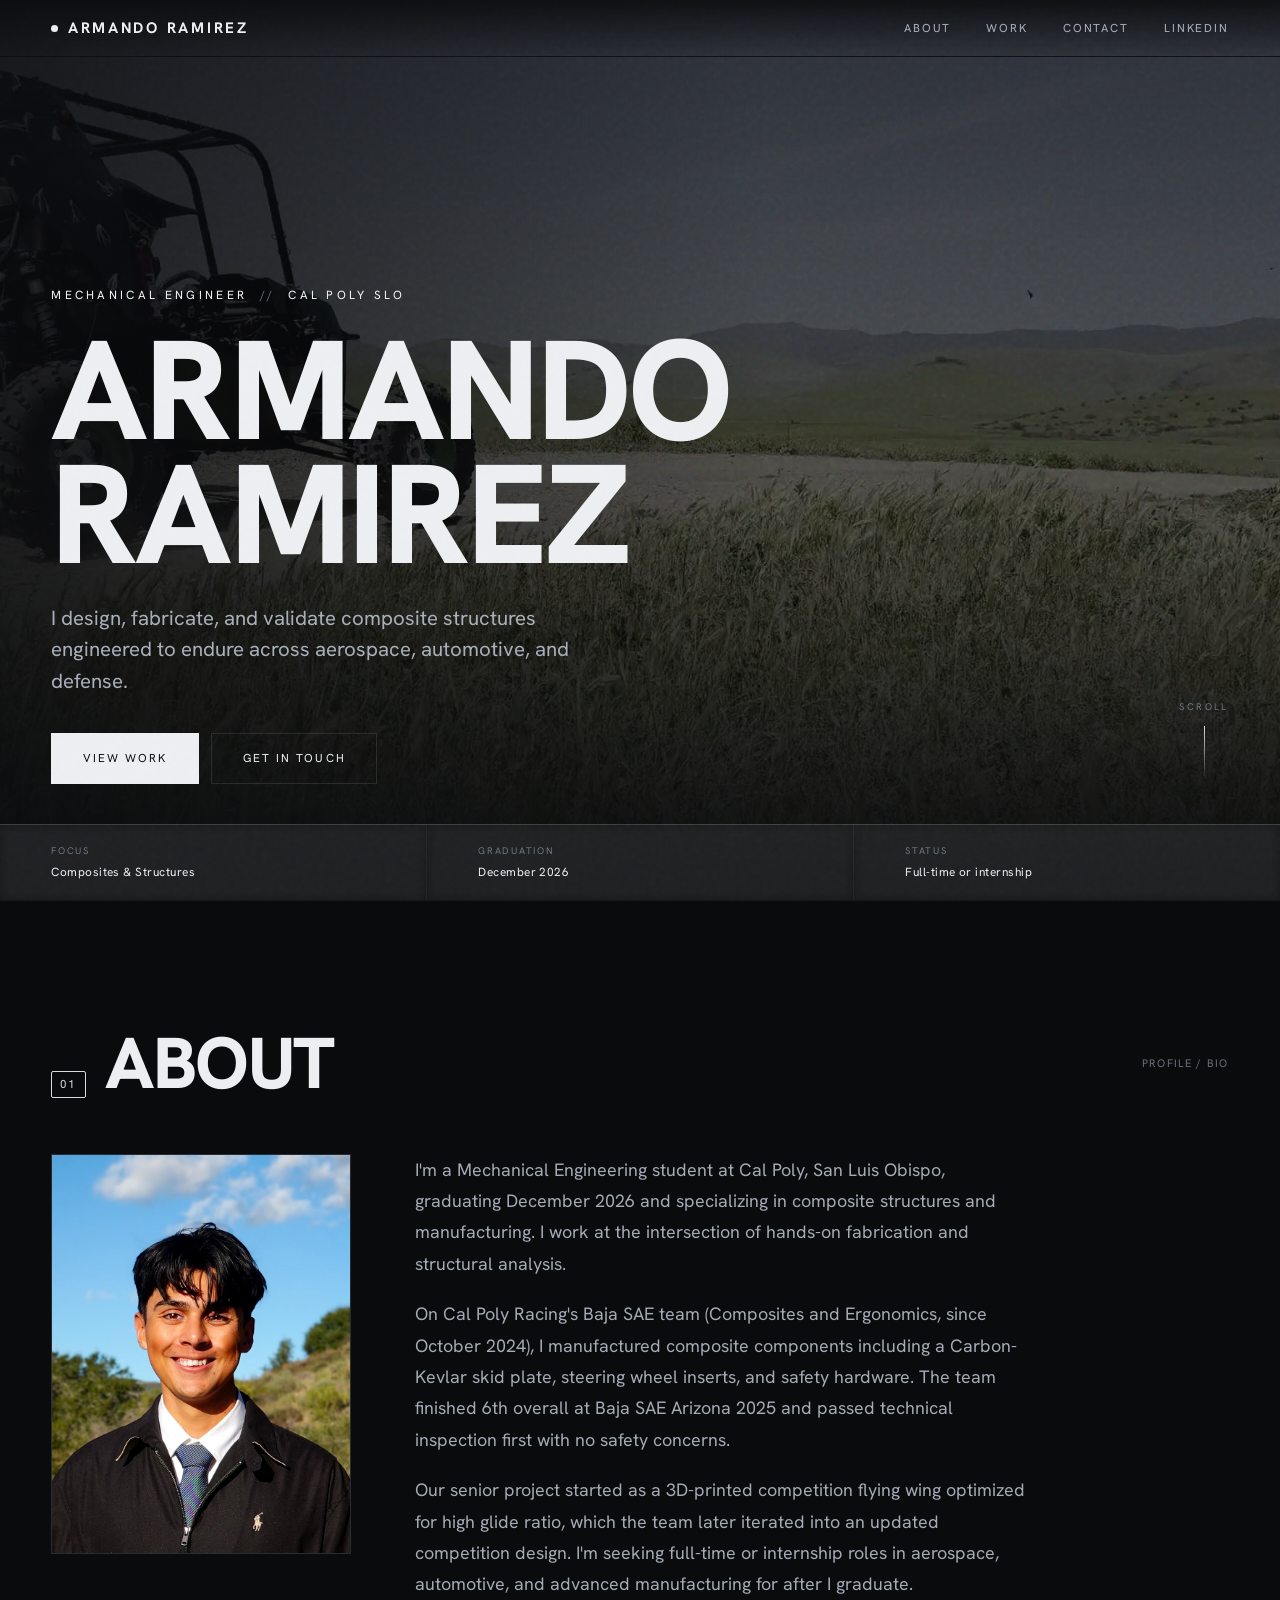
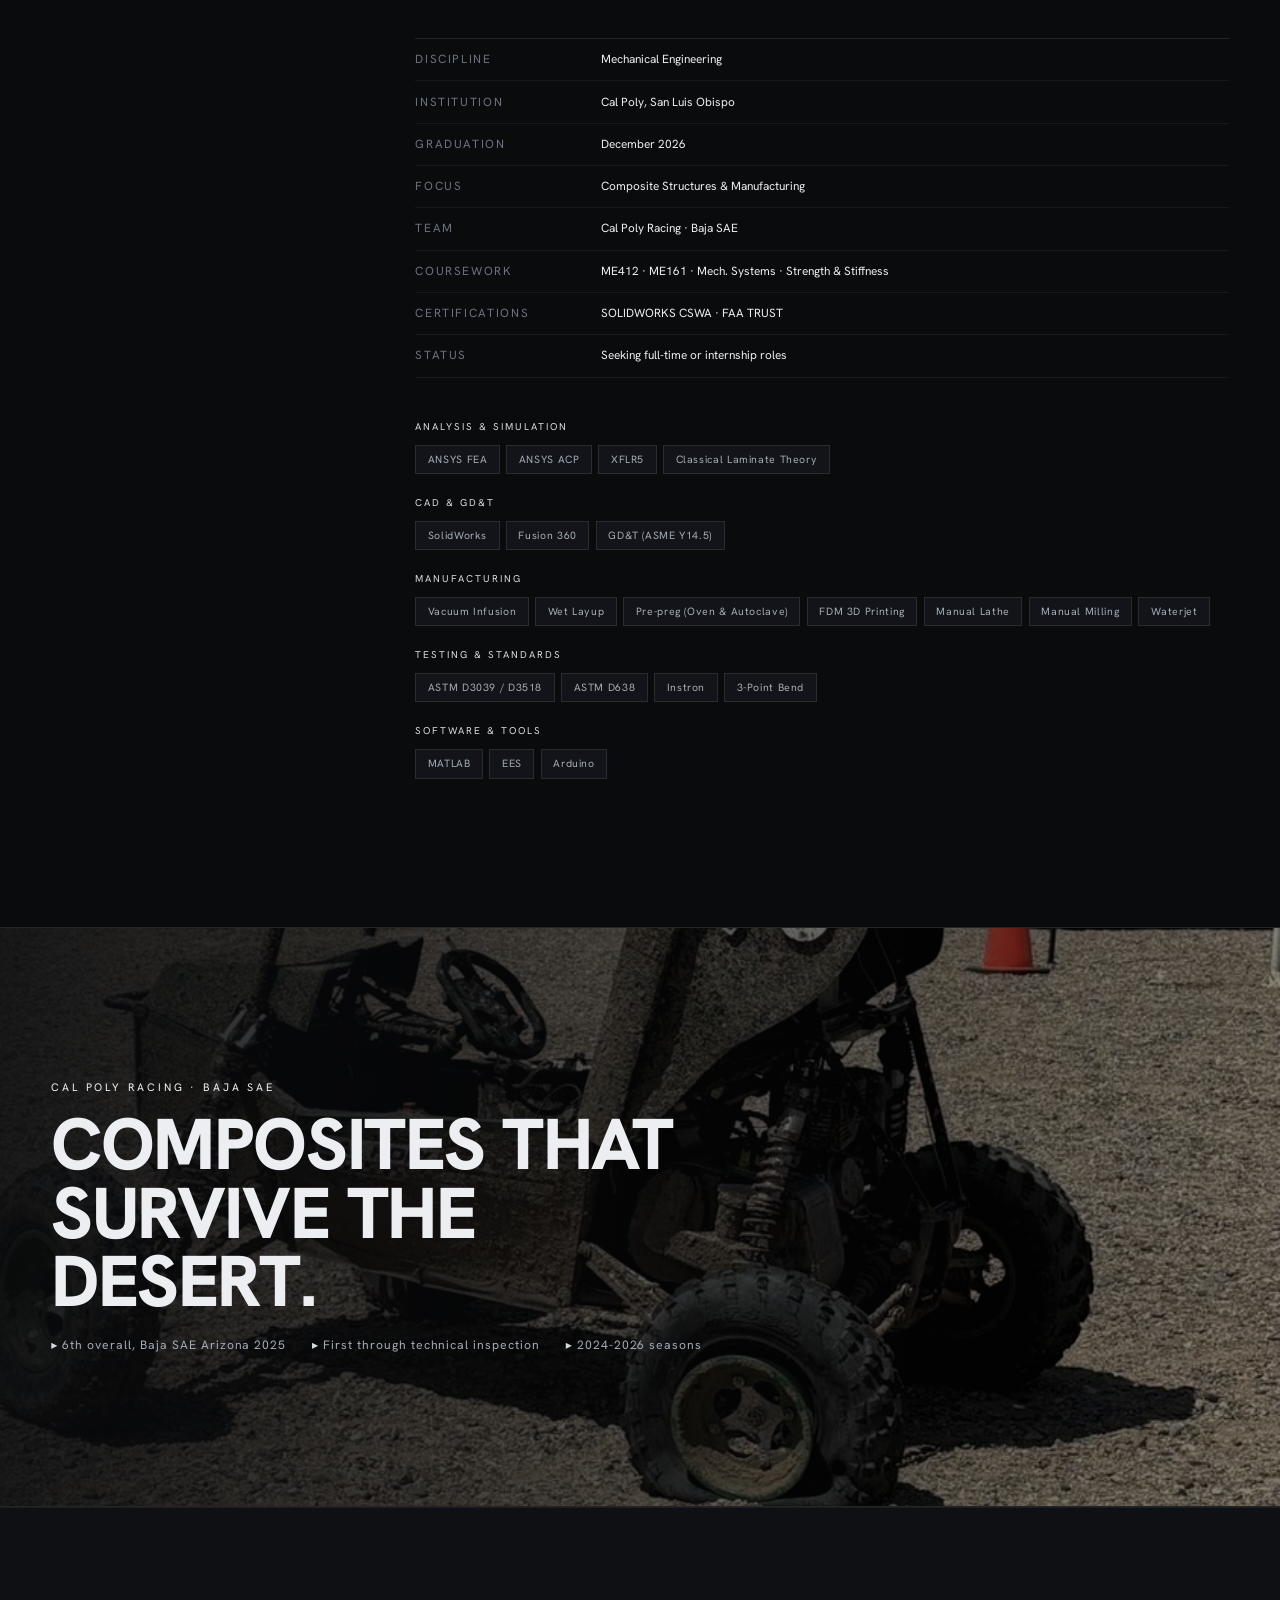
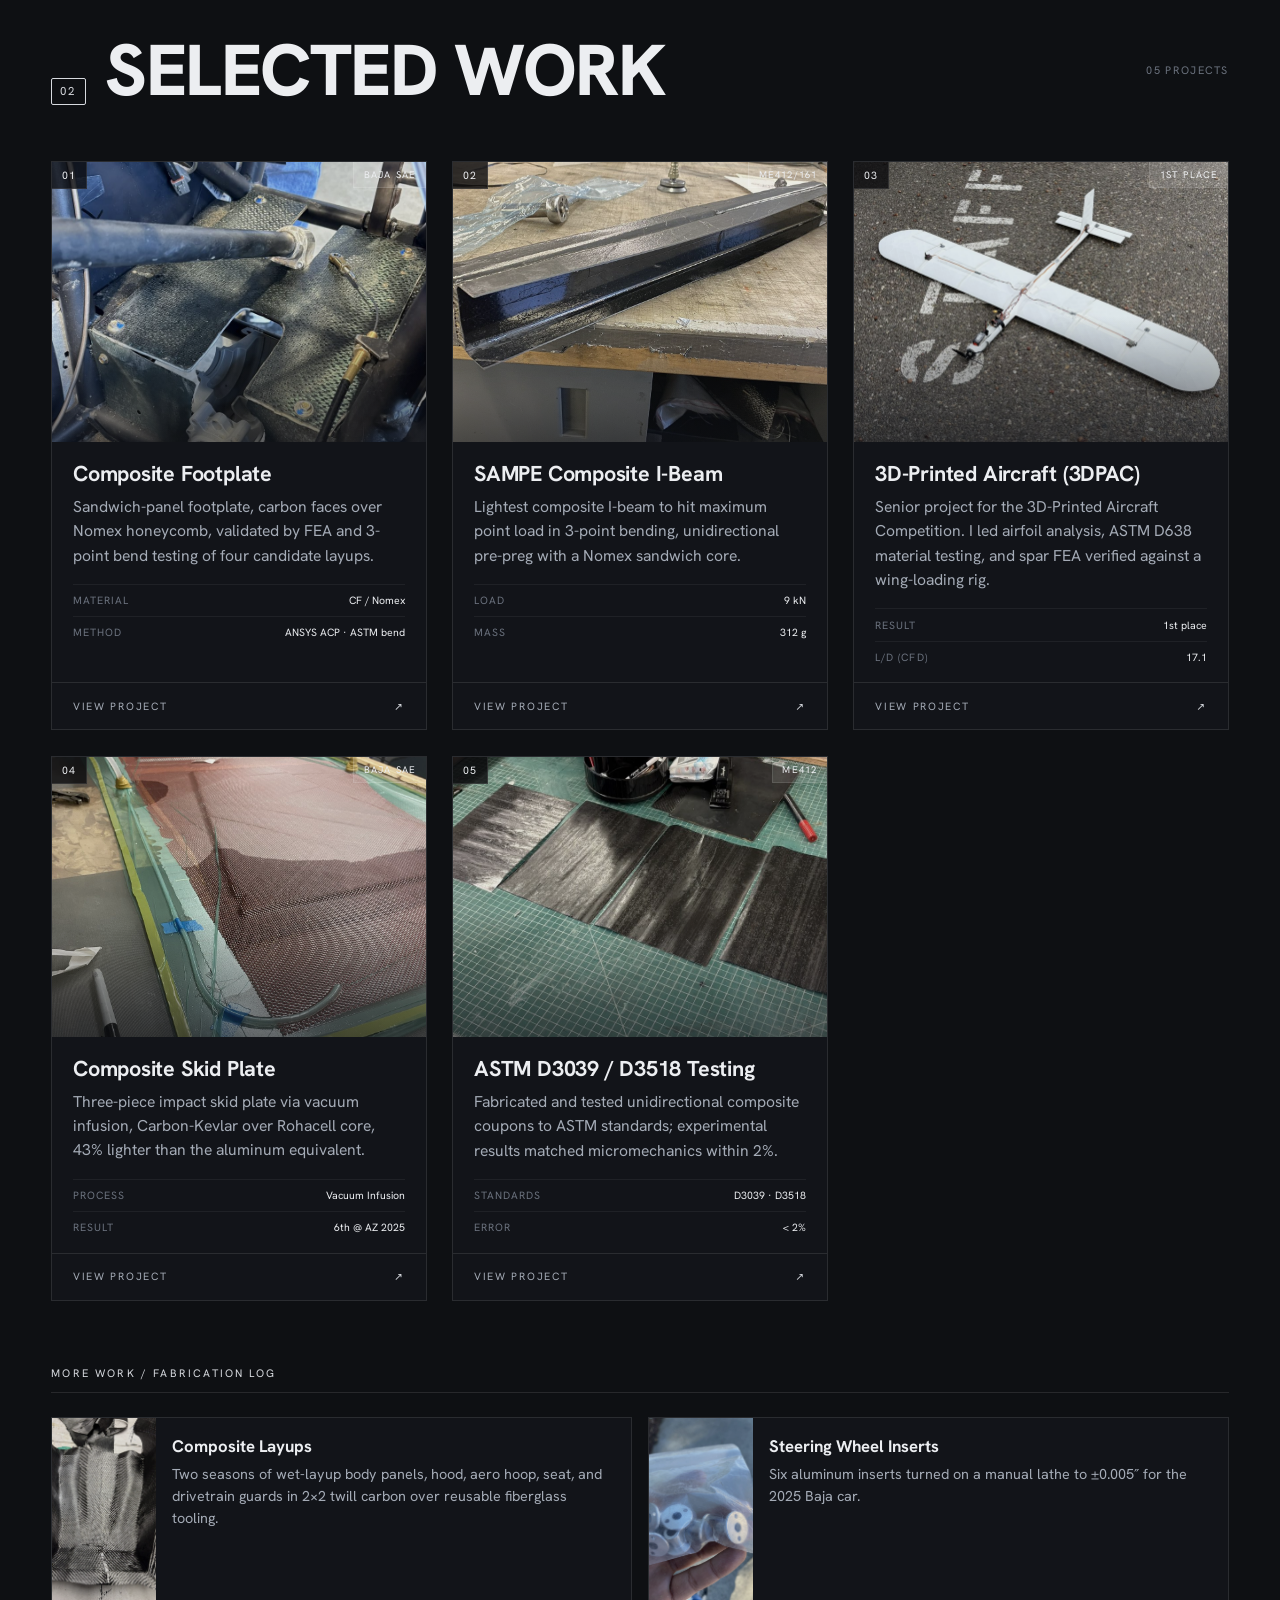
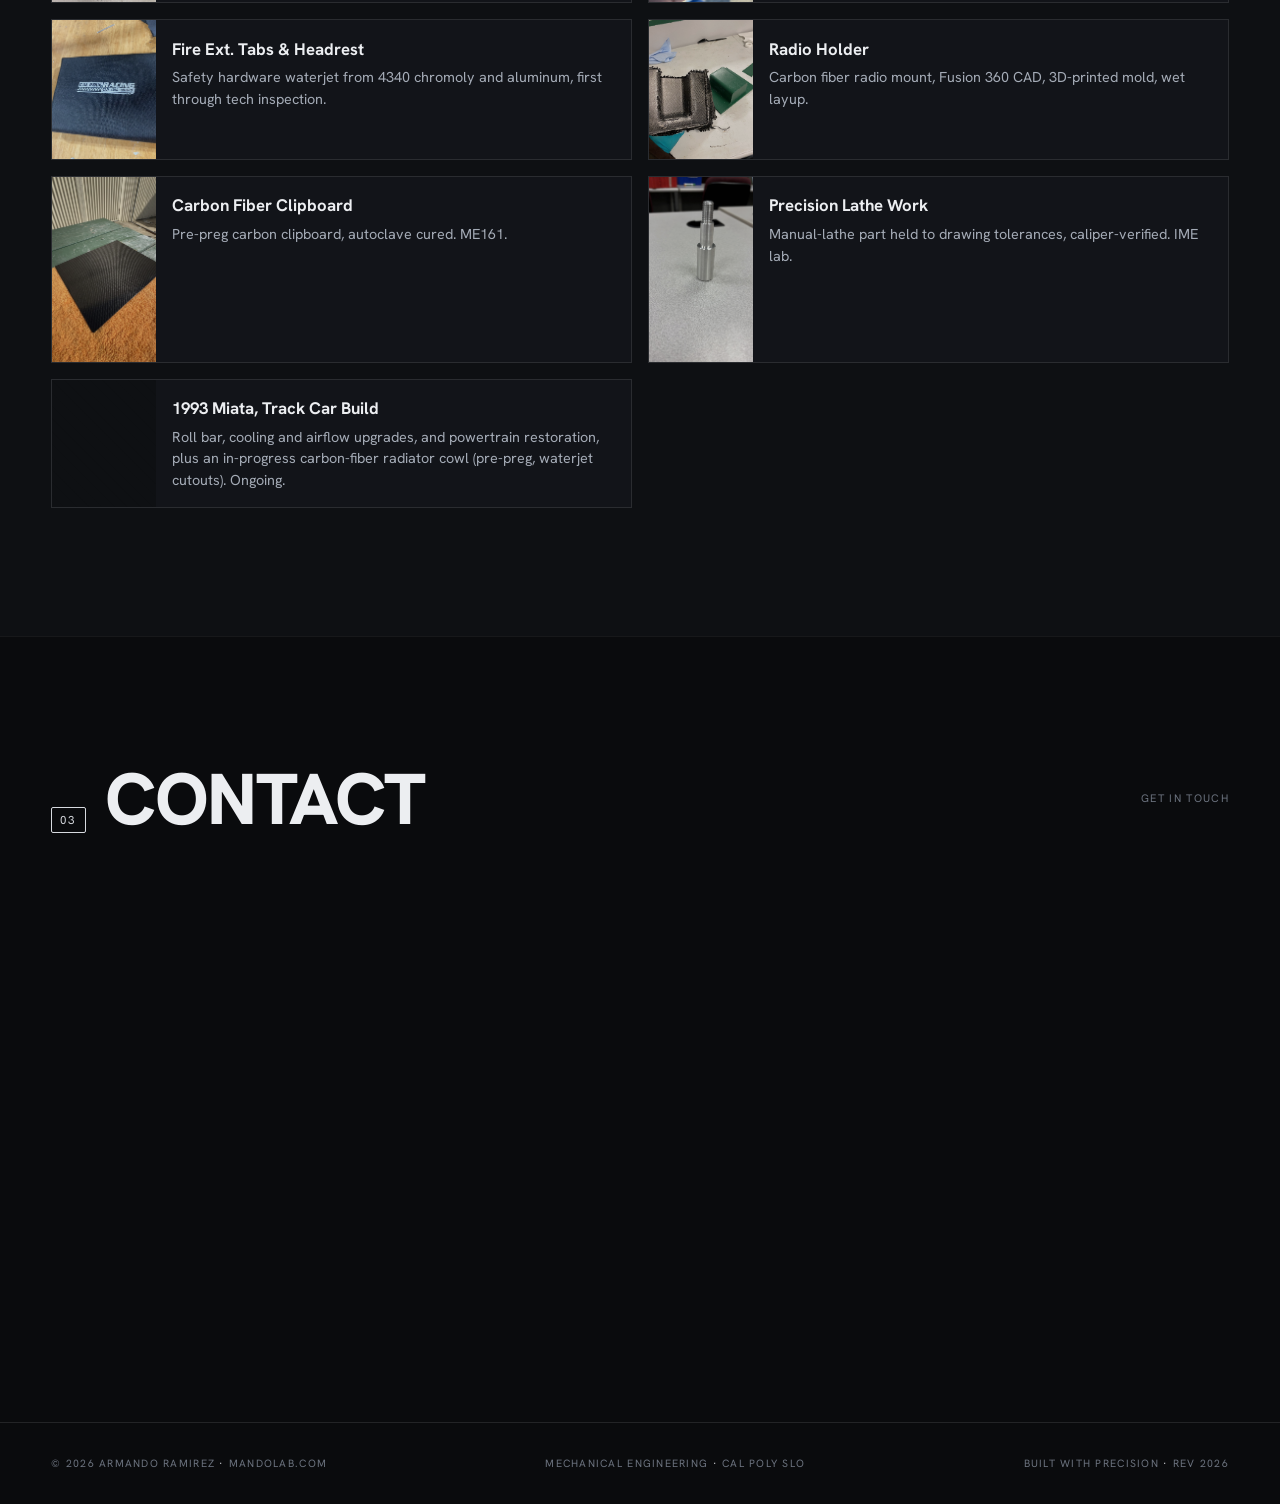
==== index.html @ 85813581 "Remove FIG. 01 caption under headshot" ====
<!DOCTYPE html>
<html lang="en">
<head>
  <meta charset="UTF-8" />
  <meta name="viewport" content="width=device-width, initial-scale=1.0" />
  <title>Armando Ramirez · Mechanical Engineer · mandolab.com</title>
  <meta name="description" content="Armando Ramirez, Mechanical Engineering student at Cal Poly SLO specializing in composite structures and manufacturing. Baja SAE composites, a 3D-printed aircraft capstone, and ASTM materials testing." />
  <link rel="preconnect" href="https://fonts.googleapis.com" />
  <link rel="preconnect" href="https://fonts.gstatic.com" crossorigin />
  <link href="https://fonts.googleapis.com/css2?family=Hanken+Grotesk:wght@400;500;600;700;800&display=swap" rel="stylesheet" />
  <link rel="stylesheet" href="css/style.css" />
</head>
<body>

  <nav class="nav">
    <a href="#top" class="nav-logo"><span class="dot"></span> ARMANDO RAMIREZ</a>
    <button class="nav-toggle" aria-label="Menu"><span></span><span></span><span></span></button>
    <div class="nav-links">
      <a href="#about">About</a>
      <a href="#work">Work</a>
      <a href="#contact">Contact</a>
      <a href="https://www.linkedin.com/in/mandoramirez/" target="_blank" rel="noopener">LinkedIn</a>
    </div>
  </nav>

  <!-- ===================== HERO ===================== -->
  <header class="hero" id="top">
    <div class="hero-media">
      <video autoplay muted loop playsinline preload="auto"
             poster="images/hero-poster.jpg"
             style="width:100%;height:100%;object-fit:cover;"
             aria-label="Composite-equipped Baja SAE car in the desert">
        <source src="images/hero.mp4" type="video/mp4" />
        <img src="images/hero-poster.jpg" alt="Composite-equipped Baja SAE car in the desert" />
      </video>
    </div>
    <div class="hero-scrim"></div>

    <div class="hero-inner wrap">
      <div class="hero-eyebrow">Mechanical Engineer <span>//</span> Cal Poly SLO</div>
      <h1 class="hero-title">Armando<br>Ramirez</h1>
      <p class="hero-sub">
        I design, fabricate, and validate composite structures engineered to endure
        across aerospace, automotive, and defense.
      </p>
      <div class="hero-cta">
        <a href="#work" class="btn">View Work</a>
        <a href="#contact" class="btn ghost">Get in Touch</a>
      </div>
    </div>

    <div class="hero-strip">
      <div><span class="k">Focus</span> Composites &amp; Structures</div>
      <div><span class="k">Graduation</span> December 2026</div>
      <div><span class="k">Status</span> Full-time or internship</div>
    </div>

    <a href="#about" class="scroll-cue"><span>Scroll</span><span class="line"></span></a>
  </header>

  <!-- ===================== ABOUT ===================== -->
  <section class="section" id="about">
    <div class="wrap">
      <div class="section-head">
        <span class="section-idx">01</span>
        <h2 class="section-title">About</h2>
        <span class="section-note">Profile / Bio</span>
      </div>

      <div class="about-grid">
        <div class="reveal">
          <div class="portrait corners">
            <!-- Drop a headshot at images/portrait.jpg to replace this placeholder -->
            <img src="images/portrait.jpg" alt="Armando Ramirez" onerror="this.style.display='none';this.nextElementSibling.style.display='flex';" />
            <div class="placeholder" style="display:none;">
              <svg viewBox="0 0 24 24" fill="none" stroke-width="1.4" stroke-linecap="round" stroke-linejoin="round"><circle cx="12" cy="8" r="4"/><path d="M4 21v-1a6 6 0 0 1 6-6h4a6 6 0 0 1 6 6v1"/></svg>
              <span>Portrait<br>images/portrait.jpg</span>
            </div>
          </div>
        </div>

        <div>
          <div class="about-body reveal d1">
            <p>I'm a Mechanical Engineering student at Cal Poly, San Luis Obispo, graduating December 2026 and specializing in composite structures and manufacturing. I work at the intersection of hands-on fabrication and structural analysis.</p>
            <p>On Cal Poly Racing's Baja SAE team (Composites and Ergonomics, since October 2024), I manufactured composite components including a Carbon-Kevlar skid plate, steering wheel inserts, and safety hardware. The team finished 6th overall at Baja SAE Arizona 2025 and passed technical inspection first with no safety concerns.</p>
            <p>Our senior project started as a 3D-printed competition flying wing optimized for high glide ratio, which the team later iterated into an updated competition design. I'm seeking full-time or internship roles in aerospace, automotive, and advanced manufacturing for after I graduate.</p>
          </div>

          <div class="specsheet reveal d1">
            <div class="row"><span class="k">Discipline</span><span class="v">Mechanical Engineering</span></div>
            <div class="row"><span class="k">Institution</span><span class="v">Cal Poly, San Luis Obispo</span></div>
            <div class="row"><span class="k">Graduation</span><span class="v">December 2026</span></div>
            <div class="row"><span class="k">Focus</span><span class="v">Composite Structures &amp; Manufacturing</span></div>
            <div class="row"><span class="k">Team</span><span class="v">Cal Poly Racing · Baja SAE</span></div>
            <div class="row"><span class="k">Coursework</span><span class="v">ME412 · ME161 · Mech. Systems · Strength &amp; Stiffness</span></div>
            <div class="row"><span class="k">Certifications</span><span class="v">SOLIDWORKS CSWA · FAA TRUST</span></div>
            <div class="row"><span class="k">Status</span><span class="v">Seeking full-time or internship roles</span></div>
          </div>

          <div class="skills reveal d2">
            <div class="skill-group">
              <div class="gl">Analysis &amp; Simulation</div>
              <div class="chips">
                <span class="chip">ANSYS FEA</span>
                <span class="chip">ANSYS ACP</span>
                <span class="chip">XFLR5</span>
                <span class="chip">Classical Laminate Theory</span>
              </div>
            </div>
            <div class="skill-group">
              <div class="gl">CAD &amp; GD&amp;T</div>
              <div class="chips">
                <span class="chip">SolidWorks</span>
                <span class="chip">Fusion 360</span>
                <span class="chip">GD&amp;T (ASME Y14.5)</span>
              </div>
            </div>
            <div class="skill-group">
              <div class="gl">Manufacturing</div>
              <div class="chips">
                <span class="chip">Vacuum Infusion</span>
                <span class="chip">Wet Layup</span>
                <span class="chip">Pre-preg (Oven &amp; Autoclave)</span>
                <span class="chip">FDM 3D Printing</span>
                <span class="chip">Manual Lathe</span>
                <span class="chip">Manual Milling</span>
                <span class="chip">Waterjet</span>
              </div>
            </div>
            <div class="skill-group">
              <div class="gl">Testing &amp; Standards</div>
              <div class="chips">
                <span class="chip">ASTM D3039 / D3518</span>
                <span class="chip">ASTM D638</span>
                <span class="chip">Instron</span>
                <span class="chip">3-Point Bend</span>
              </div>
            </div>
            <div class="skill-group">
              <div class="gl">Software &amp; Tools</div>
              <div class="chips">
                <span class="chip">MATLAB</span>
                <span class="chip">EES</span>
                <span class="chip">Arduino</span>
              </div>
            </div>
          </div>
        </div>
      </div>
    </div>
  </section>

  <!-- ===================== FEATURE BAND ===================== -->
  <section class="band reveal">
    <img src="images/baja-team/car-after-arizona-competition.jpg" alt="Cal Poly Racing Baja SAE car after the Arizona competition" loading="lazy" />
    <div class="band-inner">
      <div class="band-label">Cal Poly Racing · Baja SAE</div>
      <div class="band-title">Composites that survive the desert.</div>
      <div class="band-sub">
        <span><span class="accent">▸</span> 6th overall, Baja SAE Arizona 2025</span>
        <span><span class="accent">▸</span> First through technical inspection</span>
        <span><span class="accent">▸</span> 2024-2026 seasons</span>
      </div>
    </div>
  </section>

  <!-- ===================== WORK ===================== -->
  <section class="section" id="work">
    <div class="wrap">
      <div class="section-head">
        <span class="section-idx">02</span>
        <h2 class="section-title">Selected Work</h2>
        <span class="section-note">05 Projects</span>
      </div>

      <div class="proj-grid">

        <article class="plate reveal">
          <a class="plate-link" href="projects/footplate.html" aria-label="Composite Footplate"></a>
          <div class="plate-img">
            <span class="plate-num">01</span><span class="plate-tagcat">Baja SAE</span>
            <img src="images/footplate/final-footplate.jpg" alt="Composite footplate" loading="lazy" />
          </div>
          <div class="plate-body">
            <h3 class="plate-name">Composite Footplate</h3>
            <p class="plate-desc">Sandwich-panel footplate, carbon faces over Nomex honeycomb, validated by FEA and 3-point bend testing of four candidate layups.</p>
            <div class="plate-data">
              <div class="row"><span class="k">Material</span><span class="v">CF / Nomex</span></div>
              <div class="row"><span class="k">Method</span><span class="v">ANSYS ACP · ASTM bend</span></div>
            </div>
          </div>
          <div class="plate-foot"><span>View Project</span><span class="arrow">↗</span></div>
        </article>

        <article class="plate reveal d1">
          <a class="plate-link" href="projects/sampe-ibeam.html" aria-label="SAMPE Composite I-Beam"></a>
          <div class="plate-img">
            <span class="plate-num">02</span><span class="plate-tagcat">ME412/161</span>
            <img src="images/sampe-ibeam/manufactured-i-beam.jpg" alt="SAMPE composite I-beam" loading="lazy" />
          </div>
          <div class="plate-body">
            <h3 class="plate-name">SAMPE Composite I-Beam</h3>
            <p class="plate-desc">Lightest composite I-beam to hit maximum point load in 3-point bending, unidirectional pre-preg with a Nomex sandwich core.</p>
            <div class="plate-data">
              <div class="row"><span class="k">Load</span><span class="v">9 kN</span></div>
              <div class="row"><span class="k">Mass</span><span class="v">312 g</span></div>
            </div>
          </div>
          <div class="plate-foot"><span>View Project</span><span class="arrow">↗</span></div>
        </article>

        <article class="plate reveal d2">
          <a class="plate-link" href="projects/flying-wing.html" aria-label="3D-Printed Aircraft (3DPAC)"></a>
          <div class="plate-img">
            <span class="plate-num">03</span><span class="plate-tagcat">1st Place</span>
            <img src="images/flying-wing/assembled-final-aircraft.jpg" alt="3D-printed competition aircraft" loading="lazy" />
          </div>
          <div class="plate-body">
            <h3 class="plate-name">3D-Printed Aircraft (3DPAC)</h3>
            <p class="plate-desc">Senior project for the 3D-Printed Aircraft Competition. I led airfoil analysis, ASTM D638 material testing, and spar FEA verified against a wing-loading rig.</p>
            <div class="plate-data">
              <div class="row"><span class="k">Result</span><span class="v">1st place</span></div>
              <div class="row"><span class="k">L/D (CFD)</span><span class="v">17.1</span></div>
            </div>
          </div>
          <div class="plate-foot"><span>View Project</span><span class="arrow">↗</span></div>
        </article>

        <article class="plate reveal">
          <a class="plate-link" href="projects/skid-plate.html" aria-label="Composite Skid Plate"></a>
          <div class="plate-img">
            <span class="plate-num">04</span><span class="plate-tagcat">Baja SAE</span>
            <img src="images/skid-plate/first-skid-plate-infusion.jpg" alt="Composite skid plate vacuum infusion" loading="lazy" />
          </div>
          <div class="plate-body">
            <h3 class="plate-name">Composite Skid Plate</h3>
            <p class="plate-desc">Three-piece impact skid plate via vacuum infusion, Carbon-Kevlar over Rohacell core, 43% lighter than the aluminum equivalent.</p>
            <div class="plate-data">
              <div class="row"><span class="k">Process</span><span class="v">Vacuum Infusion</span></div>
              <div class="row"><span class="k">Result</span><span class="v">6th @ AZ 2025</span></div>
            </div>
          </div>
          <div class="plate-foot"><span>View Project</span><span class="arrow">↗</span></div>
        </article>

        <article class="plate reveal d1">
          <a class="plate-link" href="projects/astm-testing.html" aria-label="ASTM D3039 / D3518 Testing"></a>
          <div class="plate-img">
            <span class="plate-num">05</span><span class="plate-tagcat">ME412</span>
            <img src="images/astm-testing/d3039-unidirectional-plies.jpg" alt="ASTM composite test coupons" loading="lazy" />
          </div>
          <div class="plate-body">
            <h3 class="plate-name">ASTM D3039 / D3518 Testing</h3>
            <p class="plate-desc">Fabricated and tested unidirectional composite coupons to ASTM standards; experimental results matched micromechanics within 2%.</p>
            <div class="plate-data">
              <div class="row"><span class="k">Standards</span><span class="v">D3039 · D3518</span></div>
              <div class="row"><span class="k">Error</span><span class="v">&lt; 2%</span></div>
            </div>
          </div>
          <div class="plate-foot"><span>View Project</span><span class="arrow">↗</span></div>
        </article>

      </div>

      <!-- MORE WORK -->
      <div class="more reveal">
        <div class="more-head">More Work / Fabrication Log</div>
        <div class="more-grid">

          <div class="more-item">
            <a class="more-link" href="projects/composite-layups.html" aria-label="Composite Layups"></a>
            <div class="more-thumb"><img src="images/composite-layups/hood-layup.jpg" alt="Carbon fiber layup" loading="lazy" /></div>
            <div class="more-text">
              <div class="more-name">Composite Layups</div>
              <div class="more-desc">Two seasons of wet-layup body panels, hood, aero hoop, seat, and drivetrain guards in 2×2 twill carbon over reusable fiberglass tooling.</div>
            </div>
          </div>

          <div class="more-item">
            <a class="more-link" href="projects/steering-inserts.html" aria-label="Steering Wheel Inserts"></a>
            <div class="more-thumb"><img src="images/steering-inserts/final-machined-inserts.jpg" alt="Steering wheel inserts" loading="lazy" /></div>
            <div class="more-text">
              <div class="more-name">Steering Wheel Inserts</div>
              <div class="more-desc">Six aluminum inserts turned on a manual lathe to ±0.005″ for the 2025 Baja car.</div>
            </div>
          </div>

          <div class="more-item">
            <a class="more-link" href="projects/headrest-safety.html" aria-label="Fire Extinguisher Tabs & Headrest"></a>
            <div class="more-thumb"><img src="images/headrest-safety/headrest.jpg" alt="Headrest and safety hardware" loading="lazy" /></div>
            <div class="more-text">
              <div class="more-name">Fire Ext. Tabs &amp; Headrest</div>
              <div class="more-desc">Safety hardware waterjet from 4340 chromoly and aluminum, first through tech inspection.</div>
            </div>
          </div>

          <div class="more-item">
            <a class="more-link" href="projects/radio-holder.html" aria-label="Radio Holder"></a>
            <div class="more-thumb"><img src="images/radio-holder/finished-radio-holder.jpg" alt="Carbon fiber radio holder" loading="lazy" /></div>
            <div class="more-text">
              <div class="more-name">Radio Holder</div>
              <div class="more-desc">Carbon fiber radio mount, Fusion 360 CAD, 3D-printed mold, wet layup.</div>
            </div>
          </div>

          <div class="more-item">
            <a class="more-link" href="projects/cf-clipboard.html" aria-label="Carbon Fiber Clipboard"></a>
            <div class="more-thumb"><img src="images/cf-clipboard/carbon-fiber-clipboard.jpg" alt="Carbon fiber clipboard" loading="lazy" /></div>
            <div class="more-text">
              <div class="more-name">Carbon Fiber Clipboard</div>
              <div class="more-desc">Pre-preg carbon clipboard, autoclave cured. ME161.</div>
            </div>
          </div>

          <div class="more-item">
            <a class="more-link" href="projects/lathe-lab.html" aria-label="Precision Lathe Work"></a>
            <div class="more-thumb"><img src="images/lathe-lab/finished-lathe-part.jpg" alt="Precision lathe work" loading="lazy" /></div>
            <div class="more-text">
              <div class="more-name">Precision Lathe Work</div>
              <div class="more-desc">Manual-lathe part held to drawing tolerances, caliper-verified. IME lab.</div>
            </div>
          </div>

          <div class="more-item">
            <div class="more-thumb" style="display:flex;align-items:center;justify-content:center;background-image:repeating-linear-gradient(45deg,transparent,transparent 8px,rgba(0,0,0,0.05) 8px,rgba(0,0,0,0.05) 9px);"></div>
            <div class="more-text">
              <div class="more-name">1993 Miata, Track Car Build</div>
              <div class="more-desc">Roll bar, cooling and airflow upgrades, and powertrain restoration, plus an in-progress carbon-fiber radiator cowl (pre-preg, waterjet cutouts). Ongoing.</div>
            </div>
          </div>

        </div>
      </div>
    </div>
  </section>

  <!-- ===================== CONTACT ===================== -->
  <section class="section" id="contact">
    <div class="wrap">
      <div class="section-head">
        <span class="section-idx">03</span>
        <h2 class="section-title">Contact</h2>
        <span class="section-note">Get In Touch</span>
      </div>

      <div class="contact-grid">
        <div class="reveal">
          <div class="contact-lead">Let's build something.</div>
          <p class="contact-sub">I'm seeking full-time or internship roles in aerospace, automotive, and advanced manufacturing, especially in composites and structural engineering.</p>
          <div class="contact-direct">
            <a href="mailto:aramirez997.2@gmail.com"><span class="k">Email</span><span>aramirez997.2@gmail.com</span></a>
            <a href="https://www.linkedin.com/in/mandoramirez/" target="_blank" rel="noopener"><span class="k">LinkedIn</span><span>in/mandoramirez ↗</span></a>
            <div class="row"><span class="k">Location</span><span>San Luis Obispo, CA</span></div>
          </div>
        </div>

        <form class="reveal d1" action="https://formspree.io/f/xojkdrbg" method="POST">
          <div class="form-row">
            <div class="form-group">
              <label for="name">Name</label>
              <input type="text" id="name" name="name" placeholder="Your name" required />
            </div>
            <div class="form-group">
              <label for="email">Email</label>
              <input type="email" id="email" name="email" placeholder="your@email.com" required />
            </div>
          </div>
          <div class="form-group">
            <label for="message">Message</label>
            <textarea id="message" name="message" rows="6" placeholder="Tell me about the role or project…" required></textarea>
          </div>
          <div class="contact-actions">
            <button type="submit" class="btn">Send Message →</button>
            <a href="mailto:aramirez997.2@gmail.com" class="btn ghost">Email Directly</a>
          </div>
        </form>
      </div>
    </div>
  </section>

  <footer class="footer">
    <span>© 2026 Armando Ramirez <span class="accent">·</span> mandolab.com</span>
    <span>Mechanical Engineering <span class="accent">·</span> Cal Poly SLO</span>
    <span>Built with precision <span class="accent">·</span> Rev 2026</span>
  </footer>

  <script src="js/main.js"></script>
</body>
</html>
---- css/style.css ----
/* ===========================================================================
   mandolab.com — "Defense-tech" dark cinematic system
   Armando Ramirez · Mechanical Engineering
   Inspired by Anduril / Lockheed — dark, minimal, cinematic, one cool accent
   ======================================================================== */

*, *::before, *::after { box-sizing: border-box; margin: 0; padding: 0; }

:root {
  --bg:      #0a0b0d;   /* near-black ground          */
  --bg-2:    #0e1013;   /* alt section                */
  --panel:   #121419;   /* raised card                */
  --panel-2: #171a20;   /* card hover / input         */
  --text:    #eceef1;   /* primary                    */
  --text-2:  #a4abb6;   /* secondary                  */
  --text-3:  #6b727e;   /* tertiary / captions        */
  --line:    rgba(255,255,255,0.10);
  --line-2:  rgba(255,255,255,0.055);
  --accent:  #d7dadf;   /* light grey — labels, markers, hairlines */
  --accent-2:#f2f3f5;   /* near-white — hover emphasis             */
  --accent-d:#aeb2b9;

  --mono: 'Hanken Grotesk', system-ui, sans-serif;
  --disp: 'Hanken Grotesk', system-ui, sans-serif;
  --body: 'Hanken Grotesk', system-ui, sans-serif;

  --maxw: 1320px;
  --gutter: clamp(1.25rem, 4vw, 4.5rem);
}

html { scroll-behavior: smooth; -webkit-text-size-adjust: 100%; }

body {
  background-color: var(--bg);
  background-image:
    radial-gradient(120% 80% at 50% -10%, rgba(91,130,255,0.07), transparent 60%),
    radial-gradient(100% 60% at 100% 100%, rgba(255,255,255,0.025), transparent 55%);
  background-attachment: fixed;
  color: var(--text);
  font-family: var(--body);
  font-size: 17px;
  line-height: 1.6;
  -webkit-font-smoothing: antialiased;
  overflow-x: hidden;
}

/* faint film grain */
body::before {
  content: '';
  position: fixed; inset: 0; z-index: 300; pointer-events: none;
  opacity: 0.35; mix-blend-mode: overlay;
  background-image: url("data:image/svg+xml,%3Csvg viewBox='0 0 200 200' xmlns='http://www.w3.org/2000/svg'%3E%3Cfilter id='n'%3E%3CfeTurbulence type='fractalNoise' baseFrequency='0.8' numOctaves='3' stitchTiles='stitch'/%3E%3C/filter%3E%3Crect width='100%25' height='100%25' filter='url(%23n)' opacity='0.6'/%3E%3C/svg%3E");
}

::selection { background: var(--text); color: var(--bg); }

img { display: block; max-width: 100%; }
a { color: inherit; text-decoration: none; }

.wrap { max-width: var(--maxw); margin: 0 auto; padding-inline: var(--gutter); }
.mono { font-family: var(--mono); }

/* drafting/registration corner marks */
.corners { position: relative; }
.corners::before, .corners::after {
  content: ''; position: absolute; width: 12px; height: 12px;
  border: 1px solid var(--accent); pointer-events: none;
}
.corners::before { top: -1px; left: -1px; border-right: 0; border-bottom: 0; }
.corners::after  { bottom: -1px; right: -1px; border-left: 0; border-top: 0; }

/* =========================================================================
   NAV
   ====================================================================== */
.nav {
  position: fixed; top: 0; left: 0; right: 0; z-index: 100;
  display: flex; align-items: center; justify-content: space-between;
  padding: 1rem var(--gutter);
  background: linear-gradient(to bottom, rgba(10,11,13,0.85), rgba(10,11,13,0));
  backdrop-filter: blur(6px);
  transition: background 0.3s, border-color 0.3s;
  border-bottom: 1px solid transparent;
}
.nav.solid {
  background: rgba(10,11,13,0.9);
  border-bottom-color: var(--line);
}
.nav-logo {
  font-family: var(--disp); font-weight: 700;
  font-size: 0.95rem; letter-spacing: 0.18em; text-transform: uppercase;
  display: flex; align-items: center; gap: 0.6rem; color: var(--text);
}
.nav-logo .dot { width: 7px; height: 7px; background: var(--text); border-radius: 50%; }
.nav-links { display: flex; gap: 2.2rem; align-items: center; }
.nav-links a {
  font-family: var(--mono); font-size: 0.72rem;
  letter-spacing: 0.16em; text-transform: uppercase; color: var(--text-2);
  transition: color 0.2s; position: relative;
}
.nav-links a:hover { color: var(--text); }
.nav-links a:not(:last-child):hover::after {
  content: ''; position: absolute; left: 0; right: 0; bottom: -6px; height: 1px; background: var(--accent);
}
.nav-toggle { display: none; }

@media (max-width: 820px) {
  .nav-links {
    position: fixed; inset: 0 0 0 auto; width: min(80vw, 340px);
    flex-direction: column; align-items: flex-start; gap: 1.6rem;
    background: var(--bg-2); border-left: 1px solid var(--line);
    padding: 5.5rem var(--gutter); transform: translateX(100%);
    transition: transform 0.45s cubic-bezier(.16,1,.3,1);
  }
  .nav-links.open { transform: translateX(0); }
  .nav-links a { font-size: 0.95rem; }
  .nav-toggle {
    display: flex; flex-direction: column; gap: 5px; z-index: 101;
    background: none; border: 0; cursor: pointer; padding: 6px;
  }
  .nav-toggle span { width: 26px; height: 2px; background: var(--text); transition: 0.3s; }
  .nav-toggle.open span:nth-child(1) { transform: translateY(7px) rotate(45deg); }
  .nav-toggle.open span:nth-child(2) { opacity: 0; }
  .nav-toggle.open span:nth-child(3) { transform: translateY(-7px) rotate(-45deg); }
}

/* =========================================================================
   HERO — full-bleed cinematic
   ====================================================================== */
.hero { position: relative; min-height: 100svh; display: flex; flex-direction: column; justify-content: flex-end; overflow: hidden; }
.hero-media { position: absolute; inset: 0; z-index: 0; }
.hero-media img,
.hero-media video {
  width: 100%; height: 100%; object-fit: cover;
  filter: brightness(0.5) contrast(1.05) saturate(0.85);
}
.hero-scrim {
  position: absolute; inset: 0; z-index: 1;
  background:
    linear-gradient(to top, var(--bg) 2%, rgba(10,11,13,0.35) 45%, rgba(10,11,13,0.55) 100%),
    linear-gradient(to right, rgba(10,11,13,0.7), transparent 60%);
}
.hero-inner { position: relative; z-index: 2; width: 100%; padding-bottom: 2.5rem; }
.hero-eyebrow {
  font-family: var(--mono); font-size: 0.74rem; letter-spacing: 0.28em; text-transform: uppercase;
  color: var(--accent-2); margin-bottom: 1.5rem; animation: fade 0.9s 0.1s both;
}
.hero-eyebrow span { color: var(--text-3); margin: 0 0.4rem; }
.hero-title {
  font-family: var(--disp); font-weight: 800; font-stretch: 125%;
  font-size: clamp(3rem, 11vw, 10rem); line-height: 0.88; letter-spacing: -0.02em;
  text-transform: uppercase; animation: rise 1s 0.15s cubic-bezier(.16,1,.3,1) both;
}
.hero-sub {
  margin-top: 1.6rem; max-width: 52ch; font-size: clamp(1.05rem, 1.6vw, 1.35rem);
  line-height: 1.55; color: var(--text-2); animation: fade 1s 0.45s both;
}
.hero-cta { display: flex; gap: 0.8rem; flex-wrap: wrap; margin-top: 2.2rem; animation: fade 1s 0.6s both; }

.hero-strip {
  position: relative; z-index: 2; width: 100%;
  display: grid; grid-template-columns: repeat(3, 1fr); gap: 1px;
  border-top: 1px solid var(--line); background: var(--line);
  animation: fade 1s 0.75s both;
}
.hero-strip > div {
  background: rgba(10,11,13,0.55); backdrop-filter: blur(4px);
  padding: 1.1rem var(--gutter); font-family: var(--mono); font-size: 0.74rem;
  color: var(--text); letter-spacing: 0.04em;
}
.hero-strip .k { display: block; color: var(--text-3); font-size: 0.6rem; letter-spacing: 0.18em; text-transform: uppercase; margin-bottom: 0.35rem; }
.hero-strip > div:first-child { padding-left: var(--gutter); }

.scroll-cue {
  position: absolute; right: var(--gutter); bottom: 7.5rem; z-index: 3;
  display: flex; flex-direction: column; align-items: center; gap: 0.7rem;
  font-family: var(--mono); font-size: 0.6rem; letter-spacing: 0.25em; text-transform: uppercase; color: var(--text-3);
}
.scroll-cue .line { width: 1px; height: 54px; background: linear-gradient(var(--accent), transparent); }
@keyframes rise { from { opacity: 0; transform: translateY(40px); } to { opacity: 1; transform: translateY(0); } }
@keyframes fade { from { opacity: 0; transform: translateY(16px); } to { opacity: 1; transform: translateY(0); } }

@media (max-width: 820px) {
  .hero-strip { grid-template-columns: 1fr 1fr; }
  .hero-strip > div { padding-inline: var(--gutter); }
  .scroll-cue { display: none; }
}
@media (max-width: 520px) { .hero-strip { grid-template-columns: 1fr; } }

/* =========================================================================
   SECTION SCAFFOLD
   ====================================================================== */
.section { padding: clamp(4.5rem, 10vw, 9rem) 0; border-top: 1px solid var(--line-2); }
#about { background: var(--bg); }
#work { background: var(--bg-2); }
#contact { background: var(--bg); }
.section-head { display: flex; align-items: baseline; gap: 1.2rem; margin-bottom: 3.5rem; flex-wrap: wrap; }
.section-idx {
  font-family: var(--mono); font-size: 0.72rem; letter-spacing: 0.2em;
  color: var(--accent); border: 1px solid var(--accent); padding: 0.2rem 0.5rem; border-radius: 2px;
}
.section-title {
  font-family: var(--disp); font-weight: 800; font-stretch: 115%;
  font-size: clamp(2.2rem, 6vw, 4.5rem); line-height: 0.95; letter-spacing: -0.02em; text-transform: uppercase;
}
.section-note { margin-left: auto; font-family: var(--mono); font-size: 0.68rem; letter-spacing: 0.12em; text-transform: uppercase; color: var(--text-3); align-self: center; }

/* =========================================================================
   ABOUT
   ====================================================================== */
.about-grid { display: grid; grid-template-columns: 300px 1fr; gap: clamp(2rem, 5vw, 5rem); align-items: start; }
.portrait { position: relative; aspect-ratio: 3/4; background: var(--panel); border: 1px solid var(--line); overflow: hidden; }
.portrait img { width: 100%; height: 100%; object-fit: cover; filter: contrast(1.03) saturate(0.95); }
.portrait .placeholder {
  position: absolute; inset: 0; display: flex; flex-direction: column; align-items: center; justify-content: center;
  gap: 0.6rem; text-align: center; font-family: var(--mono); font-size: 0.66rem; letter-spacing: 0.16em;
  text-transform: uppercase; color: var(--text-3); padding: 1rem;
  background-image: repeating-linear-gradient(45deg, transparent, transparent 11px, rgba(255,255,255,0.03) 11px, rgba(255,255,255,0.03) 12px);
}
.portrait .placeholder svg { width: 34px; height: 34px; stroke: var(--text-3); }
.portrait-cap { font-family: var(--mono); font-size: 0.62rem; letter-spacing: 0.12em; text-transform: uppercase; color: var(--text-3); margin-top: 0.6rem; display: flex; justify-content: space-between; }
.about-body p { font-size: 1.12rem; line-height: 1.75; color: var(--text-2); margin-bottom: 1.2rem; max-width: 62ch; }
.about-body p b, .about-body p strong { color: var(--text); font-weight: 600; }
.about-body em { font-style: normal; color: var(--accent-2); }

.specsheet { margin-top: 2.4rem; border-top: 1px solid var(--line); }
.specsheet .row { display: grid; grid-template-columns: 170px 1fr; gap: 1rem; padding: 0.7rem 0; border-bottom: 1px solid var(--line-2); font-family: var(--mono); font-size: 0.74rem; }
.specsheet .k { color: var(--text-3); letter-spacing: 0.14em; text-transform: uppercase; }
.specsheet .v { color: var(--text); }

.skills { margin-top: 2.6rem; }
.skill-group { margin-bottom: 1.3rem; }
.skill-group .gl { font-family: var(--mono); font-size: 0.62rem; letter-spacing: 0.2em; text-transform: uppercase; color: var(--accent); margin-bottom: 0.6rem; }
.chips { display: flex; flex-wrap: wrap; gap: 0.4rem; }
.chip {
  font-family: var(--mono); font-size: 0.66rem; letter-spacing: 0.06em;
  padding: 0.34rem 0.72rem; border: 1px solid var(--line); background: var(--panel); color: var(--text-2); transition: 0.2s;
}
.chip:hover { border-color: var(--accent); color: var(--text); background: var(--panel-2); transform: translateY(-2px); }

@media (max-width: 820px) {
  .about-grid { grid-template-columns: 1fr; }
  .portrait { max-width: 280px; }
  .specsheet .row { grid-template-columns: 130px 1fr; }
}

/* =========================================================================
   PROJECTS — image-forward capability cards
   ====================================================================== */
.proj-grid { display: grid; grid-template-columns: repeat(3, 1fr); gap: clamp(0.9rem, 2vw, 1.6rem); }
.plate {
  display: flex; flex-direction: column; background: var(--panel);
  border: 1px solid var(--line); position: relative; overflow: hidden;
  transition: transform 0.4s cubic-bezier(.16,1,.3,1), border-color 0.4s, box-shadow 0.4s;
}
.plate:hover { transform: translateY(-6px); border-color: rgba(255,255,255,0.35); box-shadow: 0 24px 50px -20px rgba(0,0,0,0.8); }
.plate-img { aspect-ratio: 4/3; overflow: hidden; background: var(--bg-2); position: relative; }
.plate-img::after { content: ''; position: absolute; inset: 0; background: linear-gradient(to top, rgba(18,20,25,0.6), transparent 45%); }
.plate-img img { width: 100%; height: 100%; object-fit: cover; filter: brightness(0.92) saturate(0.9); transition: transform 0.6s cubic-bezier(.16,1,.3,1), filter 0.4s; }
.plate:hover .plate-img img { transform: scale(1.06); filter: brightness(1) saturate(1); }
.plate-num { position: absolute; top: 0; left: 0; z-index: 2; font-family: var(--mono); font-size: 0.66rem; letter-spacing: 0.1em; background: rgba(10,11,13,0.8); color: var(--text); padding: 0.3rem 0.6rem; border-right: 1px solid var(--line); border-bottom: 1px solid var(--line); }
.plate-tagcat { position: absolute; top: 0; right: 0; z-index: 2; font-family: var(--mono); font-size: 0.6rem; letter-spacing: 0.12em; text-transform: uppercase; background: rgba(255,255,255,0.10); color: var(--text); padding: 0.3rem 0.6rem; border-left: 1px solid var(--line); border-bottom: 1px solid var(--line); }
.plate-body { padding: 1.3rem 1.3rem 0.6rem; flex: 1; }
.plate-name { font-family: var(--disp); font-weight: 700; font-stretch: 110%; font-size: 1.35rem; line-height: 1.05; letter-spacing: -0.01em; }
.plate-desc { font-size: 0.98rem; line-height: 1.55; color: var(--text-2); margin-top: 0.6rem; }
.plate-data { margin-top: 1rem; border-top: 1px solid var(--line-2); font-family: var(--mono); font-size: 0.66rem; }
.plate-data .row { display: flex; justify-content: space-between; gap: 1rem; padding: 0.45rem 0; border-bottom: 1px solid var(--line-2); }
.plate-data .row:last-child { border-bottom: 0; }
.plate-data .k { color: var(--text-3); letter-spacing: 0.1em; text-transform: uppercase; }
.plate-data .v { color: var(--text); text-align: right; }
.plate-foot {
  display: flex; align-items: center; justify-content: space-between; padding: 0.9rem 1.3rem;
  border-top: 1px solid var(--line); font-family: var(--mono); font-size: 0.66rem; letter-spacing: 0.16em;
  text-transform: uppercase; color: var(--text-2); transition: 0.3s;
}
.plate:hover .plate-foot { background: var(--text); color: var(--bg); }
.plate-foot .arrow { color: var(--accent); transition: transform 0.3s, color 0.3s; }
.plate:hover .plate-foot .arrow { color: var(--bg); transform: translate(4px,-4px); }
.plate-link { position: absolute; inset: 0; z-index: 5; }

@media (max-width: 980px) { .proj-grid { grid-template-columns: repeat(2, 1fr); } }
@media (max-width: 600px) { .proj-grid { grid-template-columns: 1fr; } }

/* =========================================================================
   MORE WORK
   ====================================================================== */
.more { margin-top: 4rem; }
.more-head { font-family: var(--mono); font-size: 0.68rem; letter-spacing: 0.2em; text-transform: uppercase; color: var(--accent); margin-bottom: 1.5rem; padding-bottom: 0.6rem; border-bottom: 1px solid var(--line); }
.more-grid { display: grid; grid-template-columns: repeat(2, 1fr); gap: 1rem; }
.more-item { display: grid; grid-template-columns: 104px 1fr; gap: 1rem; align-items: stretch; border: 1px solid var(--line); background: var(--panel); transition: 0.3s; position: relative; }
.more-item:hover { border-color: rgba(255,255,255,0.3); background: var(--panel-2); }
.more-thumb { overflow: hidden; background: var(--bg-2); }
.more-thumb img { width: 100%; height: 100%; object-fit: cover; filter: brightness(0.9) saturate(0.9); transition: 0.4s; }
.more-item:hover .more-thumb img { filter: brightness(1) saturate(1); transform: scale(1.04); }
.more-text { padding: 0.95rem 1rem 0.95rem 0; }
.more-name { font-family: var(--disp); font-weight: 700; font-size: 1.05rem; }
.more-desc { font-size: 0.9rem; color: var(--text-2); line-height: 1.5; margin-top: 0.3rem; }
.more-desc em { color: var(--accent-2); font-style: normal; }
.more-link { position: absolute; inset: 0; }
@media (max-width: 600px) { .more-grid { grid-template-columns: 1fr; } }

/* =========================================================================
   BUTTONS
   ====================================================================== */
.btn {
  font-family: var(--mono); font-size: 0.72rem; letter-spacing: 0.18em; text-transform: uppercase;
  padding: 0.95rem 1.9rem; border: 1px solid var(--text); background: var(--text); color: var(--bg);
  cursor: pointer; display: inline-flex; align-items: center; gap: 0.6rem; transition: 0.25s;
}
.btn:hover { background: transparent; border-color: var(--text); color: var(--text); }
.btn.ghost { background: transparent; color: var(--text); border-color: var(--line); }
.btn.ghost:hover { background: var(--text); border-color: var(--text); color: var(--bg); }

/* =========================================================================
   CONTACT
   ====================================================================== */
.contact-grid { display: grid; grid-template-columns: 1fr 1fr; gap: clamp(2rem, 6vw, 5rem); align-items: start; }
.contact-lead { font-family: var(--disp); font-weight: 800; font-stretch: 115%; font-size: clamp(2rem, 5vw, 3.6rem); line-height: 1; letter-spacing: -0.02em; text-transform: uppercase; }
.contact-sub { color: var(--text-2); font-size: 1.08rem; line-height: 1.6; margin-top: 1.4rem; max-width: 42ch; }
.contact-direct { margin-top: 2rem; border-top: 1px solid var(--line); }
.contact-direct a, .contact-direct .row {
  display: flex; justify-content: space-between; align-items: center; gap: 1rem; padding: 0.9rem 0;
  border-bottom: 1px solid var(--line-2); font-family: var(--mono); font-size: 0.8rem; letter-spacing: 0.04em; transition: 0.2s;
}
.contact-direct a:hover { color: var(--accent-2); padding-left: 0.4rem; }
.contact-direct .k { color: var(--text-3); text-transform: uppercase; letter-spacing: 0.14em; font-size: 0.66rem; }

.form-group { display: flex; flex-direction: column; gap: 0.4rem; margin-bottom: 1rem; }
.form-group label { font-family: var(--mono); font-size: 0.64rem; letter-spacing: 0.16em; text-transform: uppercase; color: var(--text-3); }
.form-row { display: grid; grid-template-columns: 1fr 1fr; gap: 1rem; }
.form-group input, .form-group textarea {
  background: var(--panel); border: 1px solid var(--line); color: var(--text);
  font-family: var(--body); font-size: 1rem; padding: 0.85rem 0.95rem; outline: none; transition: border-color 0.2s, background 0.2s; resize: vertical; border-radius: 0;
}
.form-group input:focus, .form-group textarea:focus { border-color: var(--accent); background: var(--panel-2); }
.form-group input::placeholder, .form-group textarea::placeholder { color: var(--text-3); }
.contact-actions { display: flex; gap: 0.8rem; flex-wrap: wrap; margin-top: 0.5rem; }

@media (max-width: 820px) { .contact-grid { grid-template-columns: 1fr; } .form-row { grid-template-columns: 1fr; } }

/* =========================================================================
   FEATURE BAND (full-bleed)
   ====================================================================== */
.band { position: relative; height: clamp(340px, 54vw, 580px); overflow: hidden; border-top: 1px solid var(--line); border-bottom: 1px solid var(--line); }
.band img { width: 100%; height: 100%; object-fit: cover; filter: brightness(0.55) saturate(0.85) contrast(1.05); }
.band::after { content: ''; position: absolute; inset: 0; background: linear-gradient(90deg, rgba(10,11,13,0.85) 0%, rgba(10,11,13,0.35) 55%, transparent 100%); }
.band-inner { position: absolute; inset: 0; z-index: 2; display: flex; flex-direction: column; justify-content: center; max-width: var(--maxw); margin: 0 auto; padding-inline: var(--gutter); }
.band-label { font-family: var(--mono); font-size: 0.68rem; letter-spacing: 0.26em; text-transform: uppercase; color: var(--accent-2); margin-bottom: 0.9rem; }
.band-title { font-family: var(--disp); font-weight: 800; font-stretch: 120%; font-size: clamp(2rem, 6vw, 4.5rem); line-height: 0.95; letter-spacing: -0.02em; text-transform: uppercase; color: var(--text); max-width: 16ch; }
.band-sub { font-family: var(--mono); font-size: 0.76rem; letter-spacing: 0.08em; color: var(--text-2); margin-top: 1.3rem; display: flex; flex-wrap: wrap; gap: 0.5rem 1.6rem; }
.band-sub .accent { color: var(--accent); }

/* =========================================================================
   FOOTER
   ====================================================================== */
.footer { border-top: 1px solid var(--line); padding: 2rem var(--gutter); display: flex; justify-content: space-between; align-items: center; flex-wrap: wrap; gap: 1rem; font-family: var(--mono); font-size: 0.66rem; letter-spacing: 0.12em; text-transform: uppercase; color: var(--text-3); }
.footer .accent { color: var(--accent); }
.footer a:hover { color: var(--accent-2); }

/* =========================================================================
   PROJECT DETAIL PAGE
   ====================================================================== */
.detail { padding-top: 7.5rem; }
.crumb { font-family: var(--mono); font-size: 0.7rem; letter-spacing: 0.14em; text-transform: uppercase; color: var(--text-3); display: inline-flex; align-items: center; gap: 0.5rem; margin-bottom: 2.5rem; transition: 0.2s; }
.crumb:hover { color: var(--accent-2); }
.crumb .arrow { color: var(--accent); }

.detail-head { display: grid; grid-template-columns: 1fr 380px; gap: clamp(2rem,5vw,4rem); align-items: end; padding-bottom: 2.5rem; border-bottom: 1px solid var(--line); }
.detail-idx { font-family: var(--mono); font-size: 0.74rem; letter-spacing: 0.2em; color: var(--accent-2); margin-bottom: 1rem; text-transform: uppercase; }
.detail-title { font-family: var(--disp); font-weight: 800; font-stretch: 120%; font-size: clamp(2.4rem, 6.5vw, 5.4rem); line-height: 0.9; letter-spacing: -0.02em; text-transform: uppercase; }
.detail-lead { font-size: 1.18rem; line-height: 1.7; color: var(--text-2); margin-top: 1.4rem; max-width: 60ch; }
.detail-lead b { color: var(--text); font-weight: 600; }

.detail-spec { border: 1px solid var(--line); background: var(--panel); font-family: var(--mono); font-size: 0.74rem; }
.detail-spec .row { display: flex; justify-content: space-between; gap: 1rem; padding: 0.72rem 1rem; border-bottom: 1px solid var(--line-2); }
.detail-spec .row:last-child { border-bottom: 0; }
.detail-spec .k { color: var(--text-3); text-transform: uppercase; letter-spacing: 0.12em; }
.detail-spec .v { color: var(--text); text-align: right; }

.detail-section-label { font-family: var(--mono); font-size: 0.68rem; letter-spacing: 0.2em; text-transform: uppercase; color: var(--accent); margin: 3.5rem 0 1.4rem; display: flex; align-items: center; gap: 1rem; }
.detail-section-label::after { content: ''; flex: 1; height: 1px; background: var(--line); }

.detail-prose { max-width: 68ch; }
.detail-prose p { font-size: 1.12rem; line-height: 1.8; color: var(--text-2); margin-bottom: 1.3rem; }
.detail-prose p b { color: var(--text); font-weight: 600; }
.detail-prose ul { list-style: none; margin: 0 0 1.5rem; }
.detail-prose li { position: relative; padding-left: 1.6rem; margin-bottom: 0.7rem; color: var(--text-2); font-size: 1.05rem; line-height: 1.6; }
.detail-prose li::before { content: ''; position: absolute; left: 0; top: 0.75em; width: 11px; height: 1px; background: var(--accent); }

/* role callout */
.role-callout { border-left: 2px solid var(--text); background: var(--panel); padding: 1.1rem 1.3rem; margin-top: 2.2rem; max-width: 72ch; }
.role-callout .rc-label { display: block; font-family: var(--mono); font-size: 0.6rem; letter-spacing: 0.22em; text-transform: uppercase; color: var(--accent); margin-bottom: 0.5rem; }
.role-callout p { font-size: 1.05rem; line-height: 1.65; color: var(--text); margin: 0; }

/* data tables */
.dt-title { font-family: var(--mono); font-size: 0.7rem; letter-spacing: 0.06em; color: var(--text-2); margin: 1.6rem 0 0.6rem; }
.datatable { width: 100%; border-collapse: collapse; font-family: var(--mono); font-size: 0.8rem; border: 1px solid var(--line); margin-bottom: 0.5rem; }
.datatable th, .datatable td { padding: 0.6rem 0.9rem; border-bottom: 1px solid var(--line-2); text-align: left; }
.datatable thead th { color: var(--text-3); text-transform: uppercase; letter-spacing: 0.1em; font-size: 0.62rem; border-bottom: 1px solid var(--line); }
.datatable thead th:not(:first-child) { text-align: right; }
.datatable tbody td:first-child { color: var(--text-2); }
.datatable tbody td:not(:first-child) { color: var(--text); text-align: right; }
.datatable tbody tr:last-child td { border-bottom: 0; }

/* data figures */
.datafig-grid { display: grid; grid-template-columns: repeat(2, 1fr); gap: 1rem; margin-top: 1.4rem; }
.datafig { border: 1px solid var(--line); background: var(--panel); overflow: hidden; }
.datafig img { width: 100%; height: auto; display: block; background: #fff; }
.datafig figcaption { font-family: var(--mono); font-size: 0.66rem; letter-spacing: 0.02em; color: var(--text-2); padding: 0.6rem 0.8rem; border-top: 1px solid var(--line); }
@media (max-width: 760px) { .datafig-grid { grid-template-columns: 1fr; } }

.gallery { display: grid; grid-template-columns: repeat(3, 1fr); gap: 0.8rem; grid-auto-flow: dense; }
.gallery figure { position: relative; overflow: hidden; border: 1px solid var(--line); background: var(--bg-2); cursor: zoom-in; aspect-ratio: 4/3; }
.gallery figure.wide { grid-column: span 2; }
.gallery img { width: 100%; height: 100%; object-fit: cover; filter: brightness(0.92) saturate(0.9); transition: transform 0.6s cubic-bezier(.16,1,.3,1), filter 0.4s; }
.gallery figure:hover img { transform: scale(1.05); filter: brightness(1) saturate(1); }
.gallery figcaption { position: absolute; left: 0; right: 0; bottom: 0; font-family: var(--mono); font-size: 0.62rem; letter-spacing: 0.08em; color: var(--text); background: linear-gradient(transparent, rgba(0,0,0,0.85)); padding: 1.4rem 0.7rem 0.55rem; transform: translateY(100%); transition: transform 0.3s; text-transform: uppercase; }
.gallery figure:hover figcaption { transform: translateY(0); }
@media (max-width: 760px) { .gallery { grid-template-columns: repeat(2,1fr); } }

.detail-nav { display: flex; justify-content: space-between; gap: 1rem; margin-top: 4rem; padding-top: 2rem; border-top: 1px solid var(--line); font-family: var(--mono); font-size: 0.78rem; letter-spacing: 0.06em; }
.detail-nav a { display: flex; flex-direction: column; gap: 0.3rem; transition: 0.2s; }
.detail-nav a:hover { color: var(--accent-2); }
.detail-nav .lbl { font-size: 0.6rem; letter-spacing: 0.18em; text-transform: uppercase; color: var(--text-3); }
.detail-nav .next { text-align: right; }
@media (max-width: 760px) { .detail-head { grid-template-columns: 1fr; } }

/* =========================================================================
   LIGHTBOX
   ====================================================================== */
.lb { position: fixed; inset: 0; z-index: 400; background: rgba(5,6,8,0.95); display: none; align-items: center; justify-content: center; }
.lb.open { display: flex; }
.lb img { max-width: 92vw; max-height: 84vh; object-fit: contain; border: 1px solid var(--line); }
.lb-cap { position: absolute; bottom: 1.4rem; left: 0; right: 0; text-align: center; font-family: var(--mono); font-size: 0.72rem; letter-spacing: 0.1em; color: var(--text); text-transform: uppercase; }
.lb-count { position: absolute; top: 1.4rem; left: 1.6rem; font-family: var(--mono); font-size: 0.72rem; color: var(--text-3); letter-spacing: 0.1em; }
.lb-btn { position: absolute; background: none; border: 1px solid var(--line); color: var(--text); width: 48px; height: 48px; cursor: pointer; font-size: 1.2rem; transition: 0.2s; display: flex; align-items: center; justify-content: center; }
.lb-btn:hover { background: var(--text); border-color: var(--text); color: var(--bg); }
.lb-prev { left: 1.6rem; top: 50%; transform: translateY(-50%); }
.lb-next { right: 1.6rem; top: 50%; transform: translateY(-50%); }
.lb-close { top: 1.4rem; right: 1.6rem; }
@media (max-width: 600px) { .lb-prev { left: 0.5rem; } .lb-next { right: 0.5rem; } }

/* =========================================================================
   SCROLL REVEAL
   ====================================================================== */
.reveal { opacity: 0; transform: translateY(28px); transition: opacity 0.8s cubic-bezier(.16,1,.3,1), transform 0.8s cubic-bezier(.16,1,.3,1); }
.reveal.in { opacity: 1; transform: none; }
.reveal.d1 { transition-delay: 0.08s; }
.reveal.d2 { transition-delay: 0.16s; }
.reveal.d3 { transition-delay: 0.24s; }
@media (prefers-reduced-motion: reduce) {
  .reveal { opacity: 1; transform: none; transition: none; }
  .hero-media img, .hero-title, .hero-sub, .hero-eyebrow, .hero-cta, .hero-strip { animation: none; }
  .hero-media img { transform: scale(1); }
}
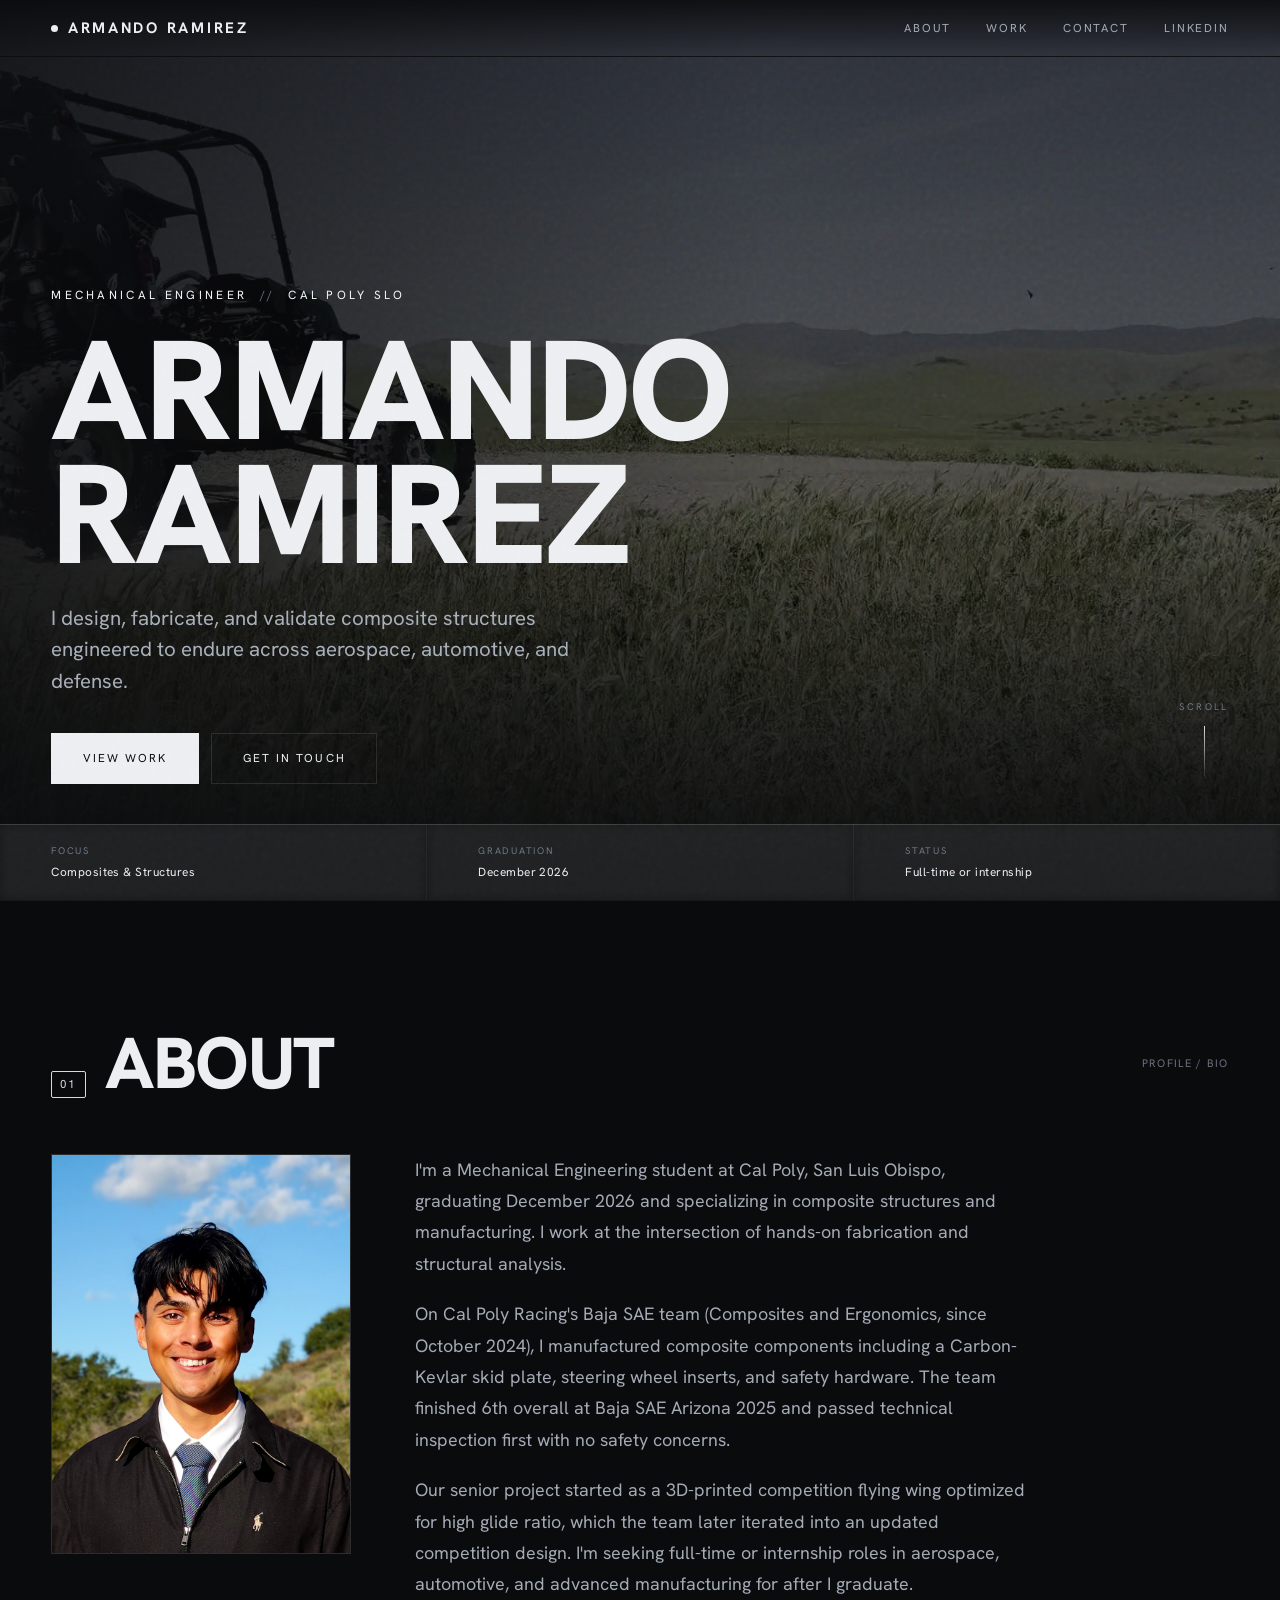
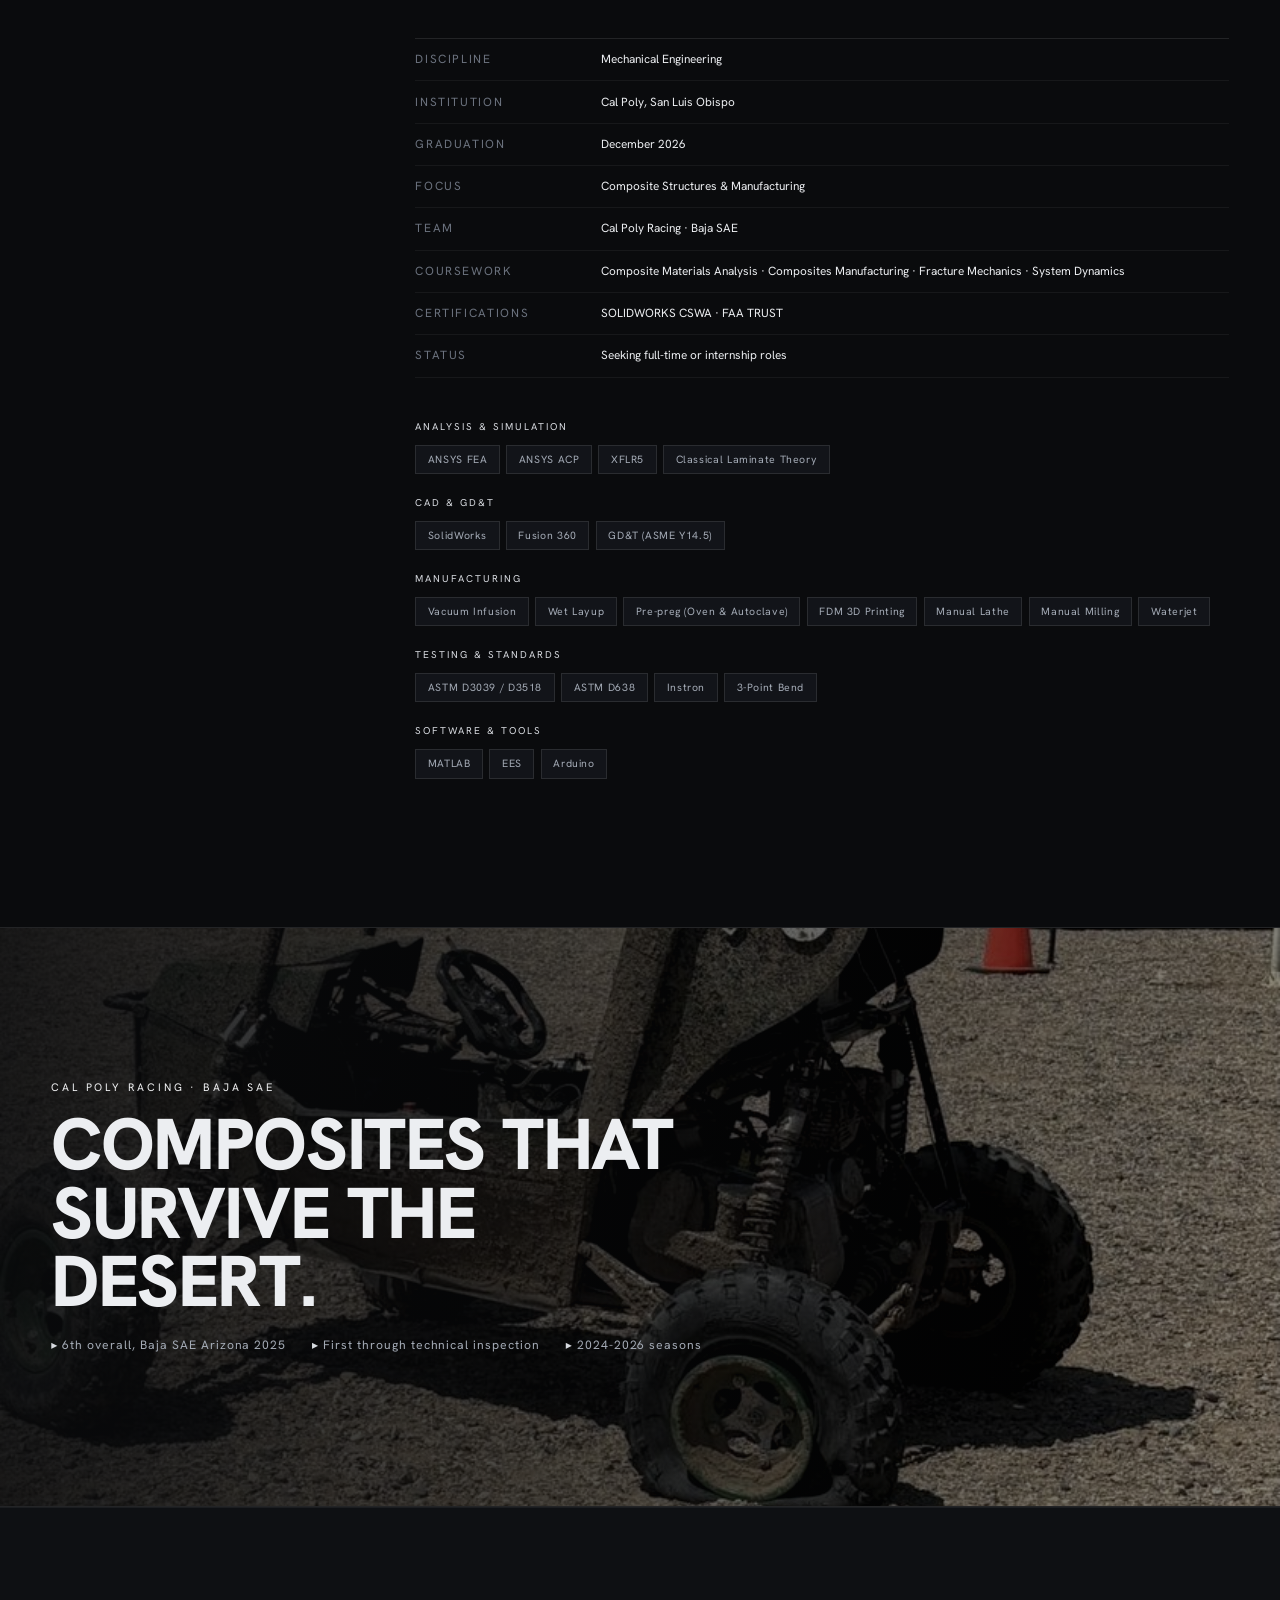
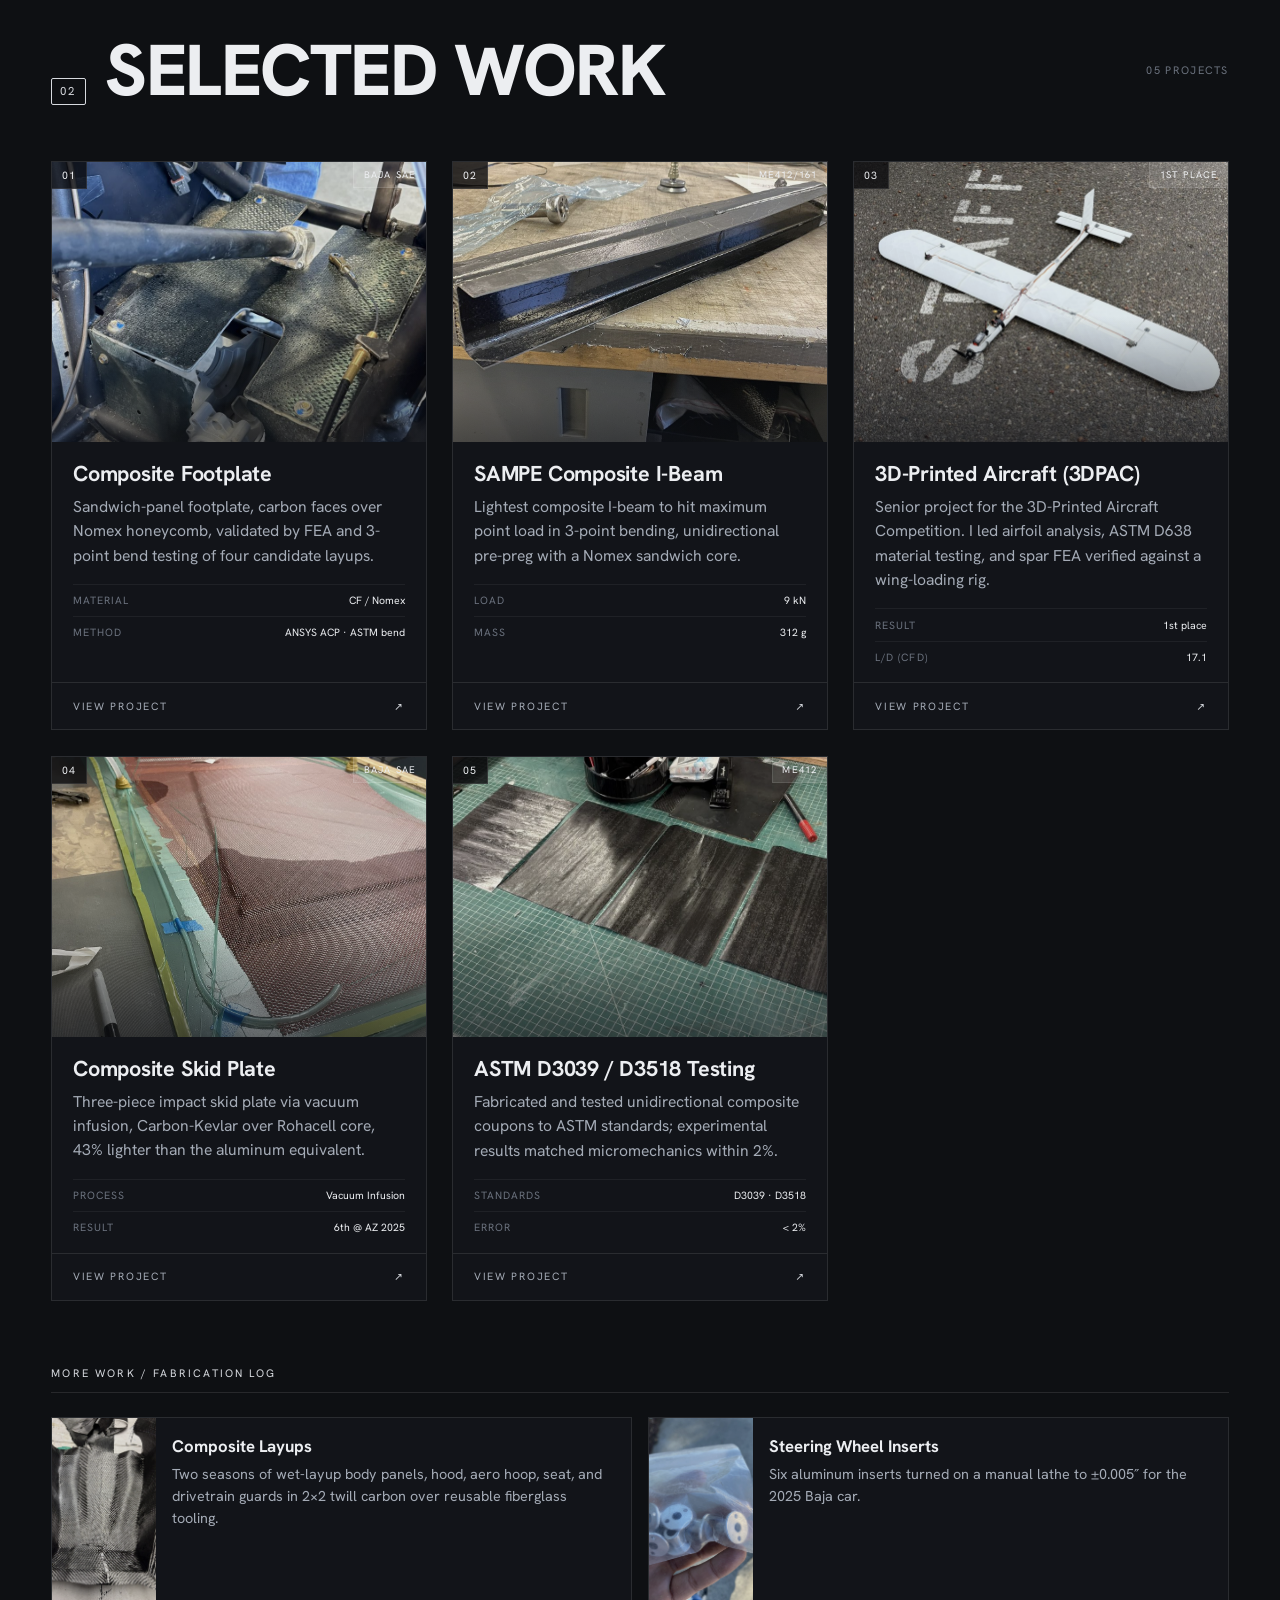
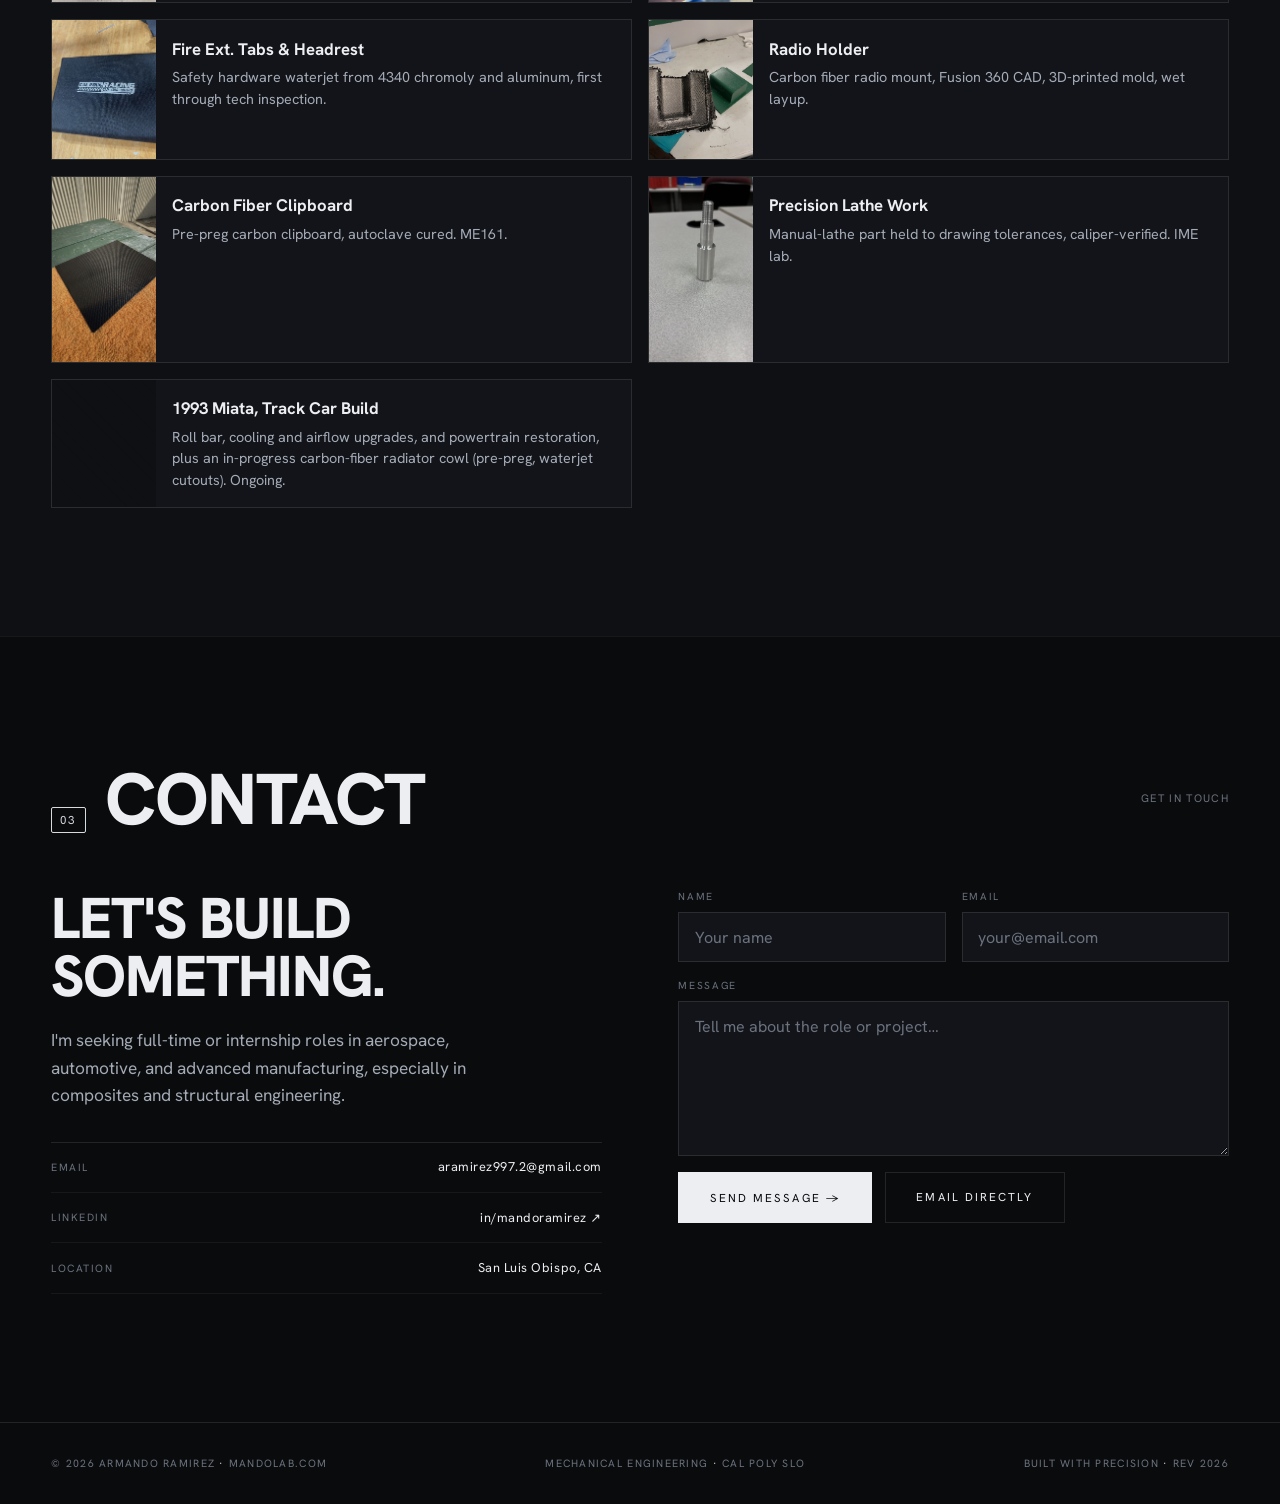
==== commit 66e509b0: "Update Coursework list to named composites courses" ====
--- a/index.html
+++ b/index.html
@@ -92,7 +92,7 @@
             <div class="row"><span class="k">Graduation</span><span class="v">December 2026</span></div>
             <div class="row"><span class="k">Focus</span><span class="v">Composite Structures &amp; Manufacturing</span></div>
             <div class="row"><span class="k">Team</span><span class="v">Cal Poly Racing · Baja SAE</span></div>
-            <div class="row"><span class="k">Coursework</span><span class="v">ME412 · ME161 · Mech. Systems · Strength &amp; Stiffness</span></div>
+            <div class="row"><span class="k">Coursework</span><span class="v">Composite Materials Analysis · Composites Manufacturing · Fracture Mechanics · System Dynamics</span></div>
             <div class="row"><span class="k">Certifications</span><span class="v">SOLIDWORKS CSWA · FAA TRUST</span></div>
             <div class="row"><span class="k">Status</span><span class="v">Seeking full-time or internship roles</span></div>
           </div>
--- a/css/style.css
+++ b/css/style.css
@@ -44,10 +44,10 @@
   overflow-x: hidden;
 }
 
-/* faint film grain */
-body::before {
+/* faint film grain — hero only */
+.hero::after {
   content: '';
-  position: fixed; inset: 0; z-index: 300; pointer-events: none;
+  position: absolute; inset: 0; z-index: 4; pointer-events: none;
   opacity: 0.35; mix-blend-mode: overlay;
   background-image: url("data:image/svg+xml,%3Csvg viewBox='0 0 200 200' xmlns='http://www.w3.org/2000/svg'%3E%3Cfilter id='n'%3E%3CfeTurbulence type='fractalNoise' baseFrequency='0.8' numOctaves='3' stitchTiles='stitch'/%3E%3C/filter%3E%3Crect width='100%25' height='100%25' filter='url(%23n)' opacity='0.6'/%3E%3C/svg%3E");
 }
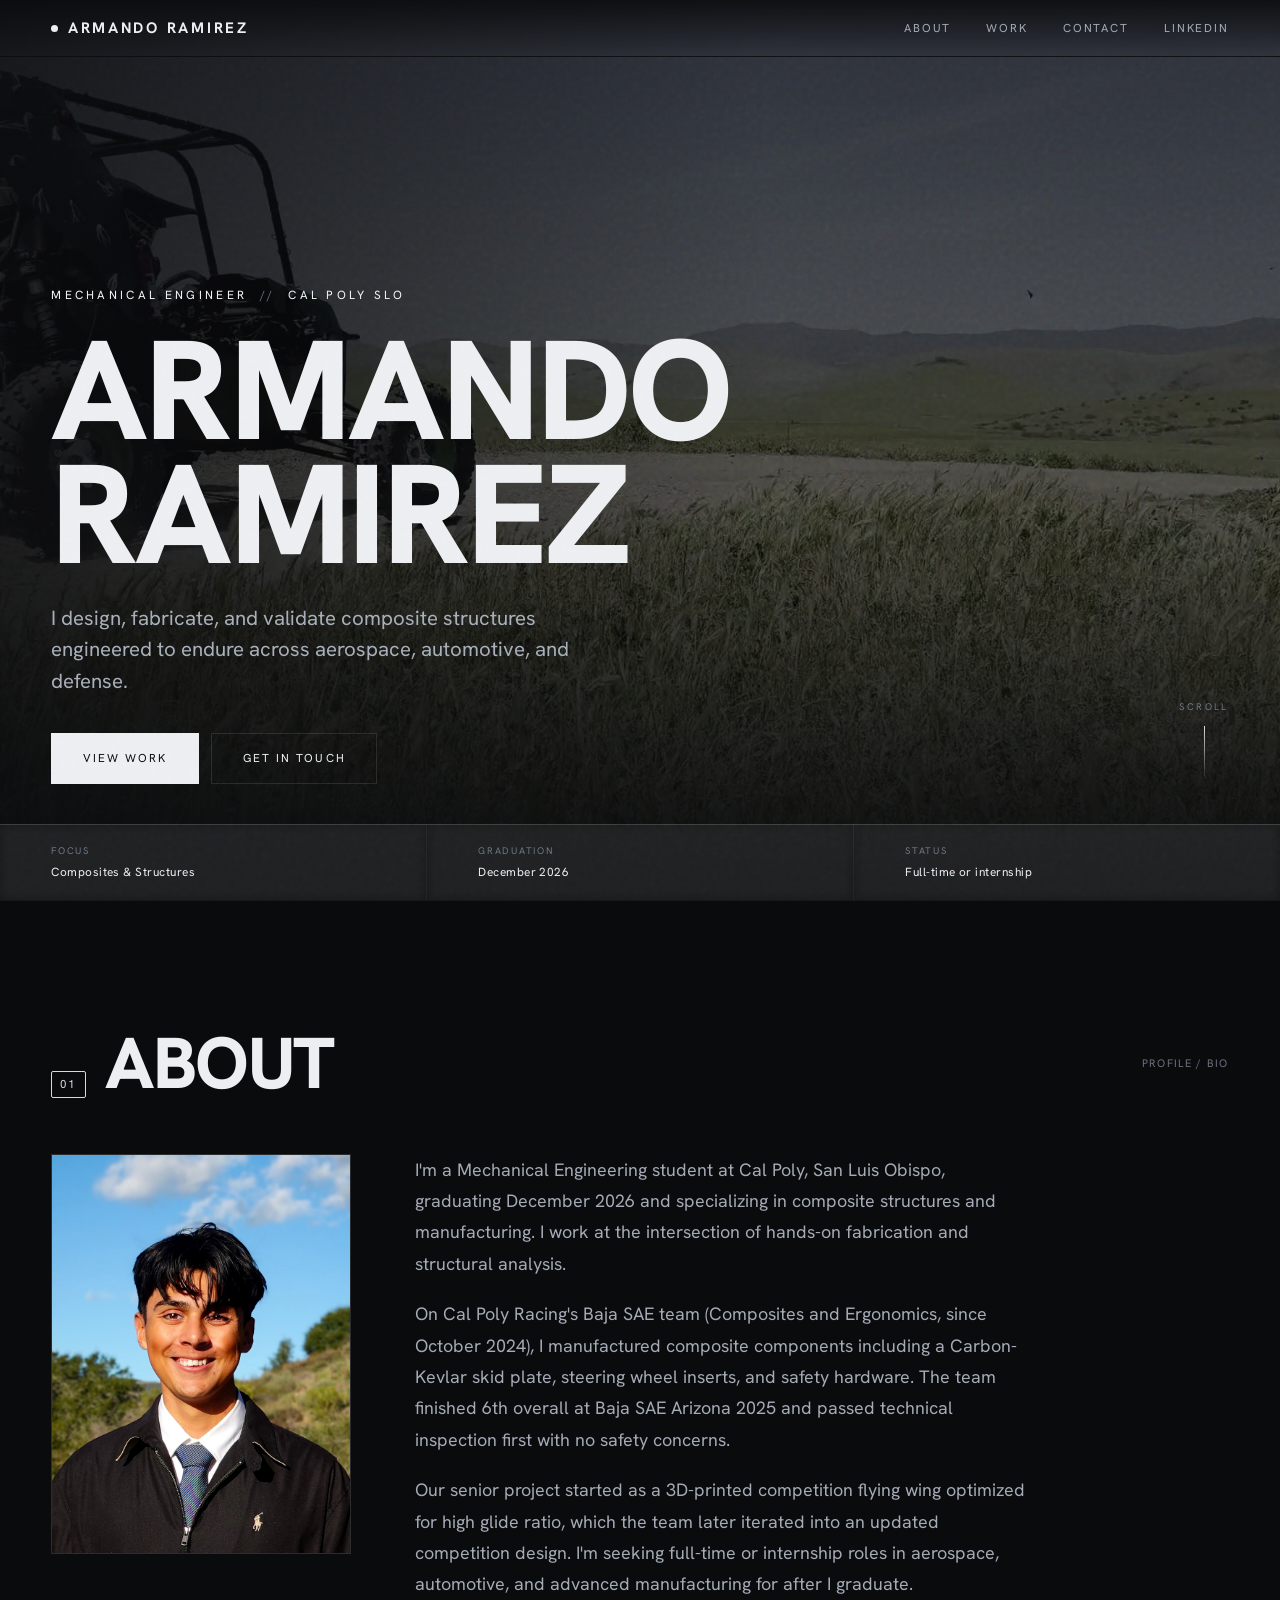
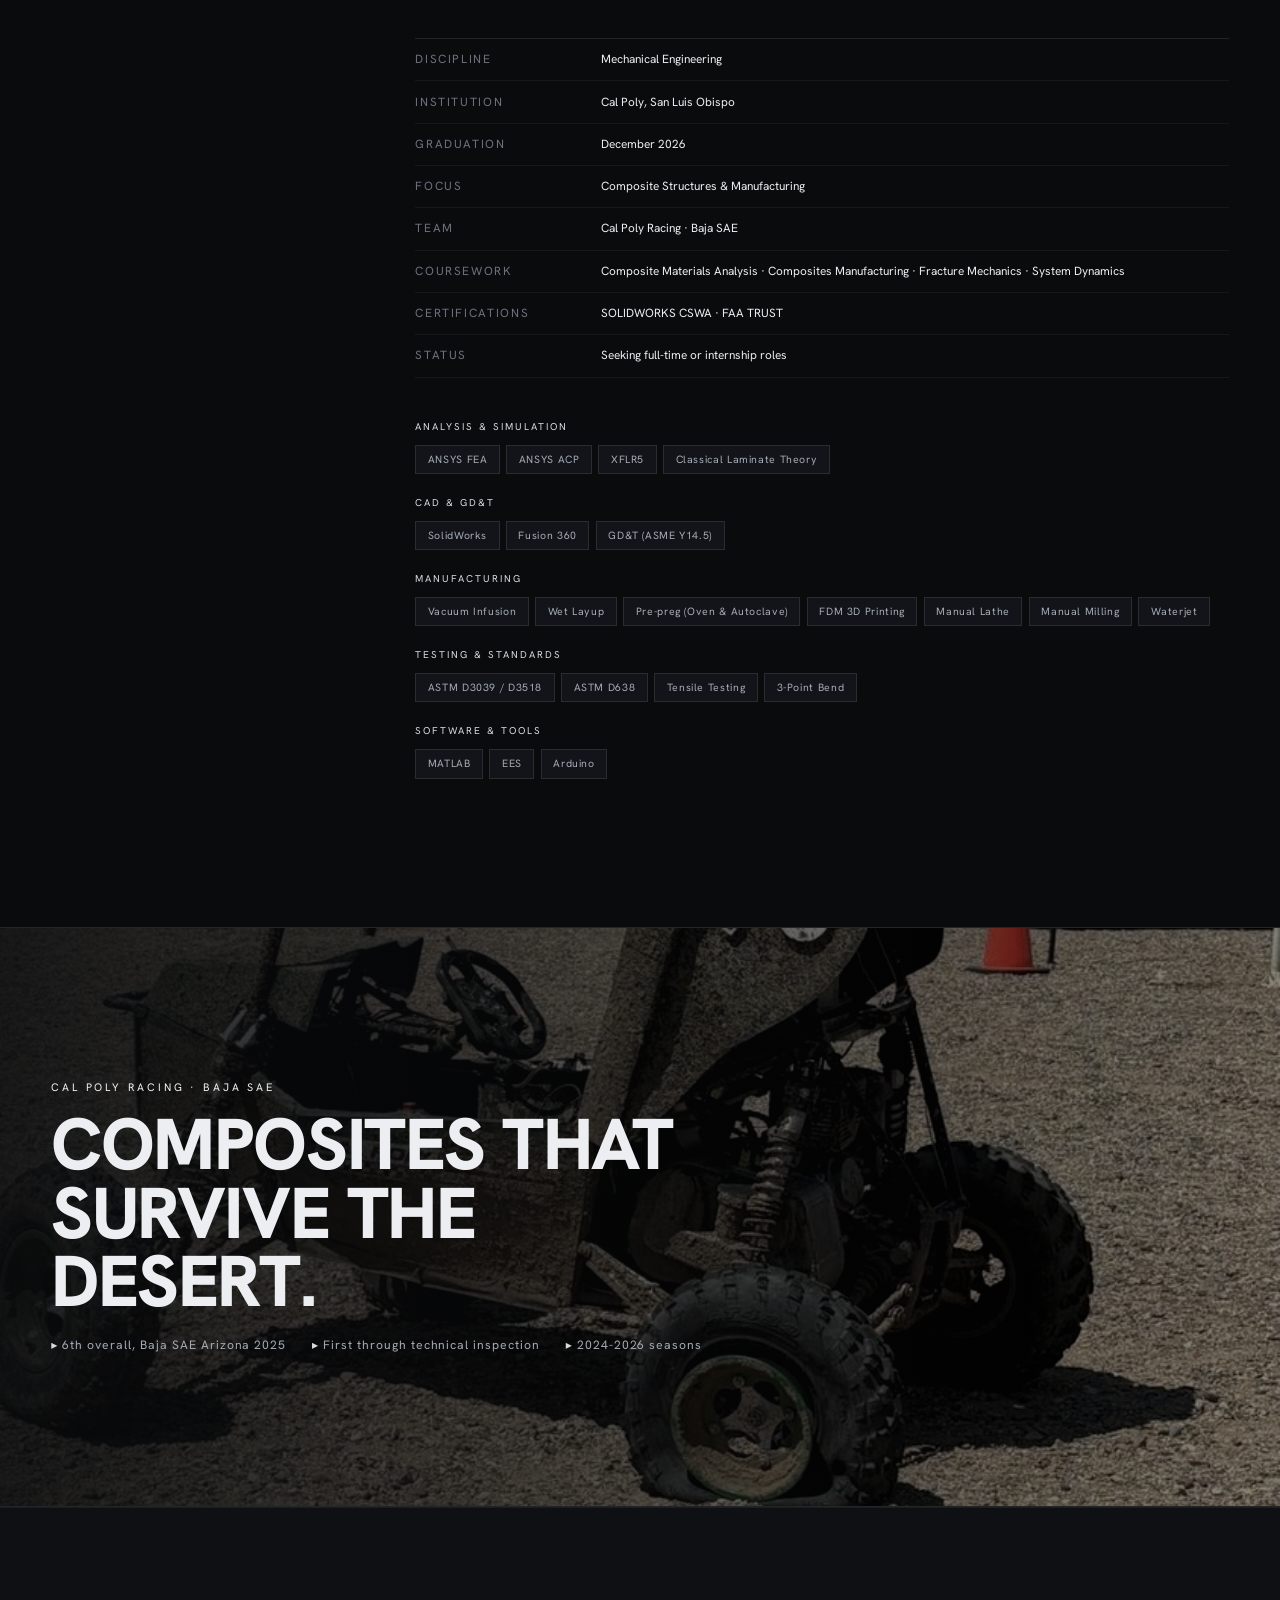
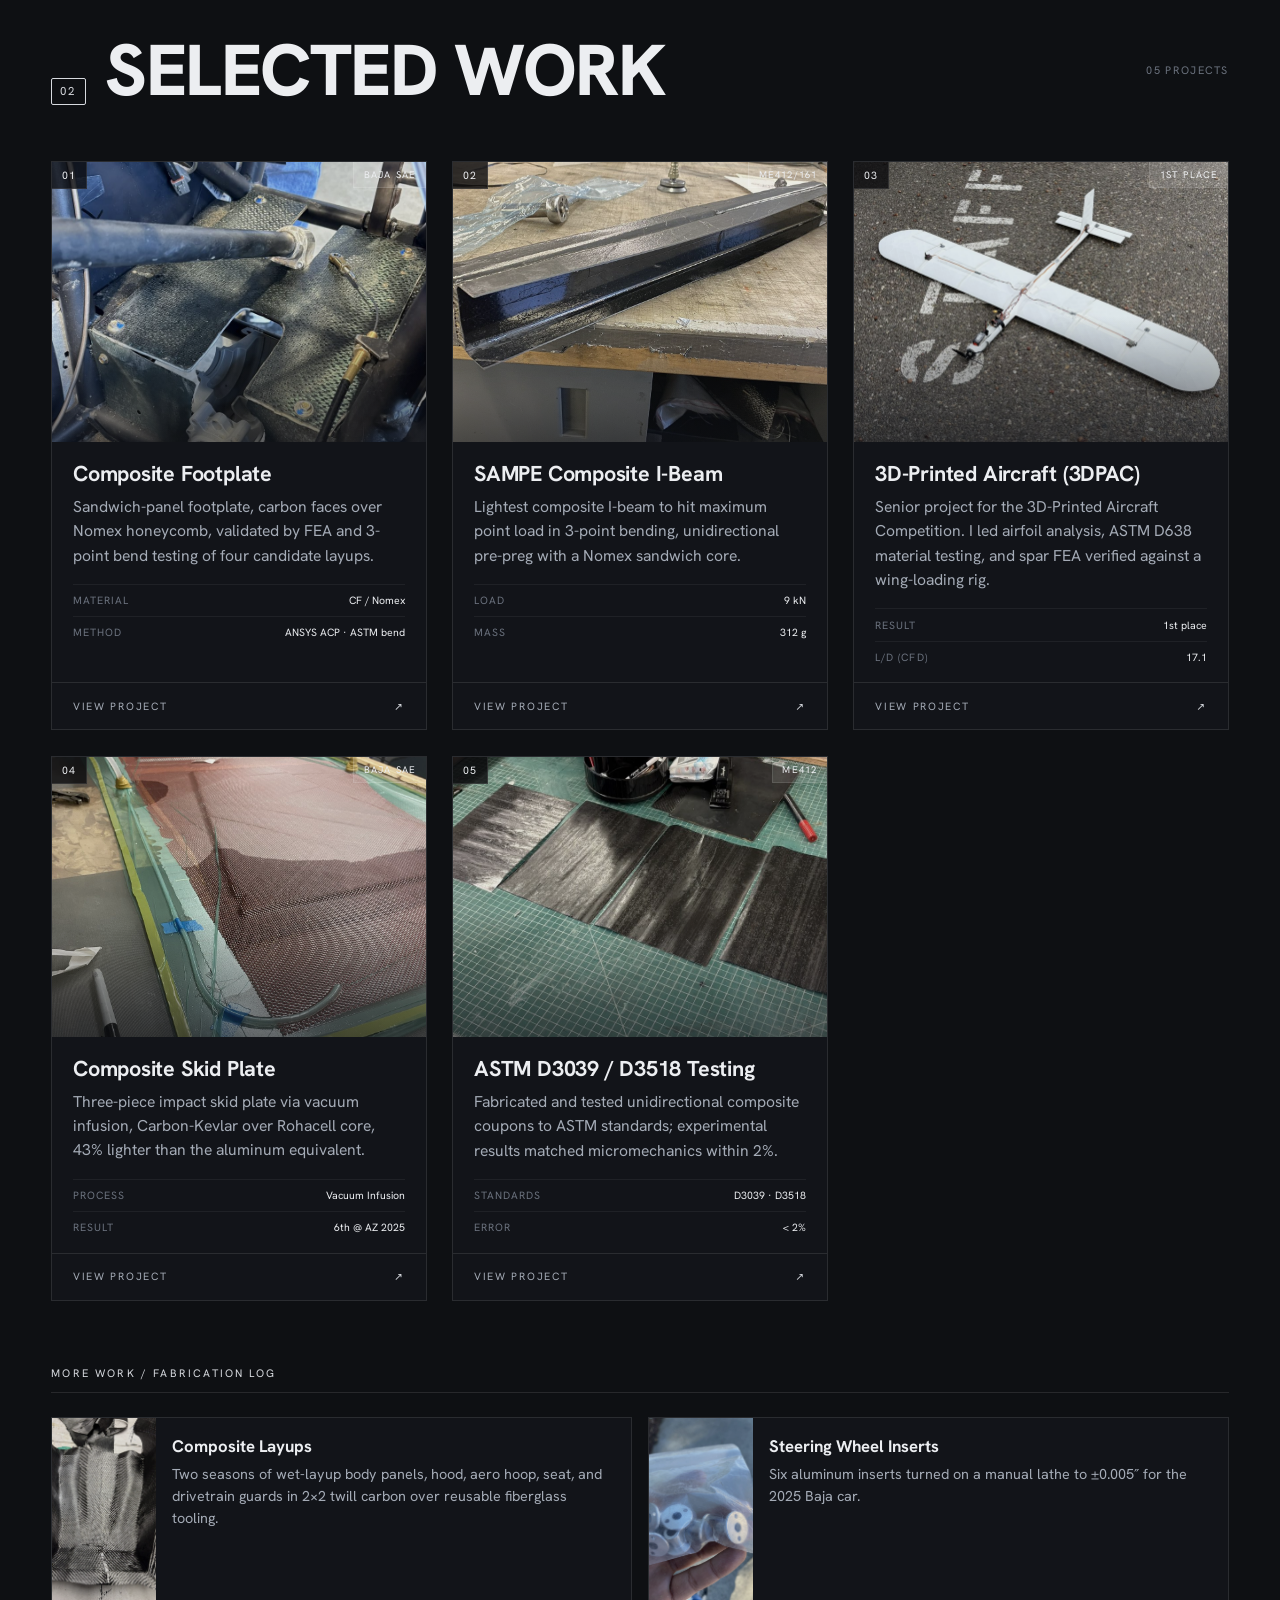
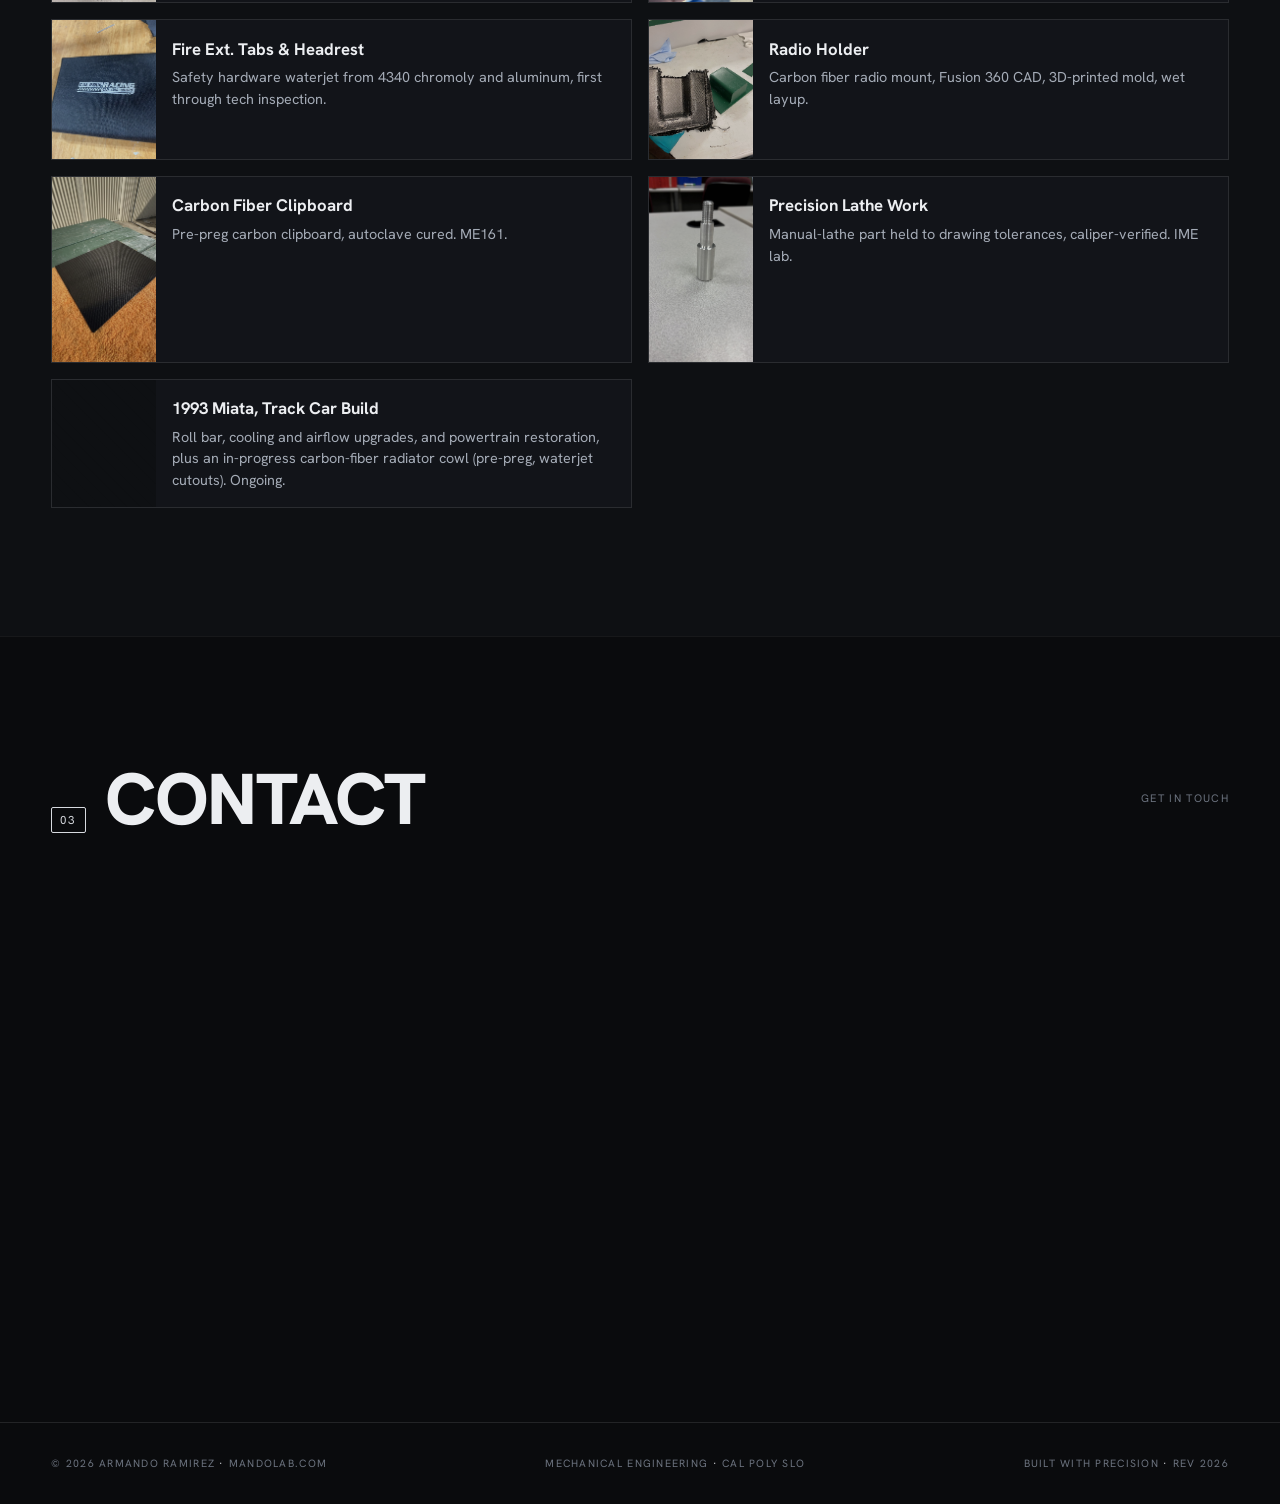
==== commit a300b1d9: "Fix technical wording: Instron is a machine not a test/standard; modal was a vibration test not shak" ====
--- a/index.html
+++ b/index.html
@@ -132,7 +132,7 @@
               <div class="chips">
                 <span class="chip">ASTM D3039 / D3518</span>
                 <span class="chip">ASTM D638</span>
-                <span class="chip">Instron</span>
+                <span class="chip">Tensile Testing</span>
                 <span class="chip">3-Point Bend</span>
               </div>
             </div>
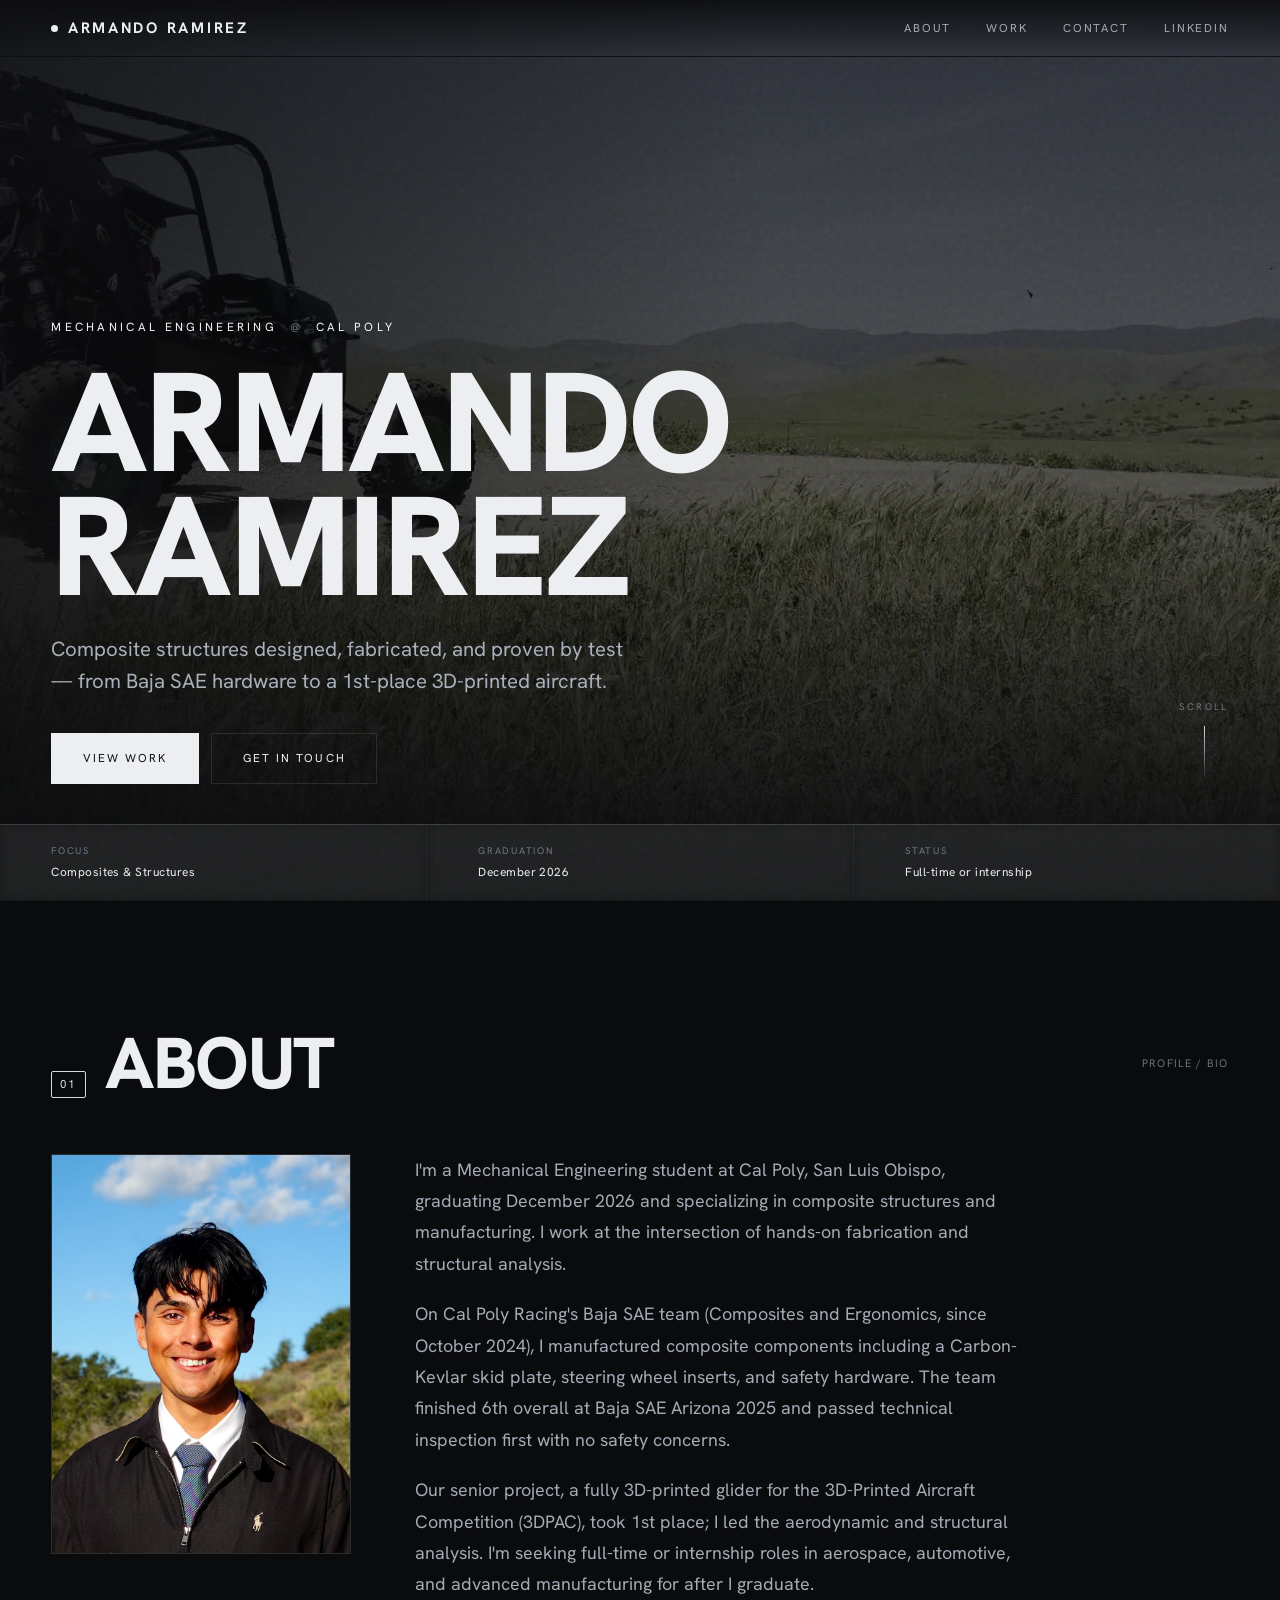
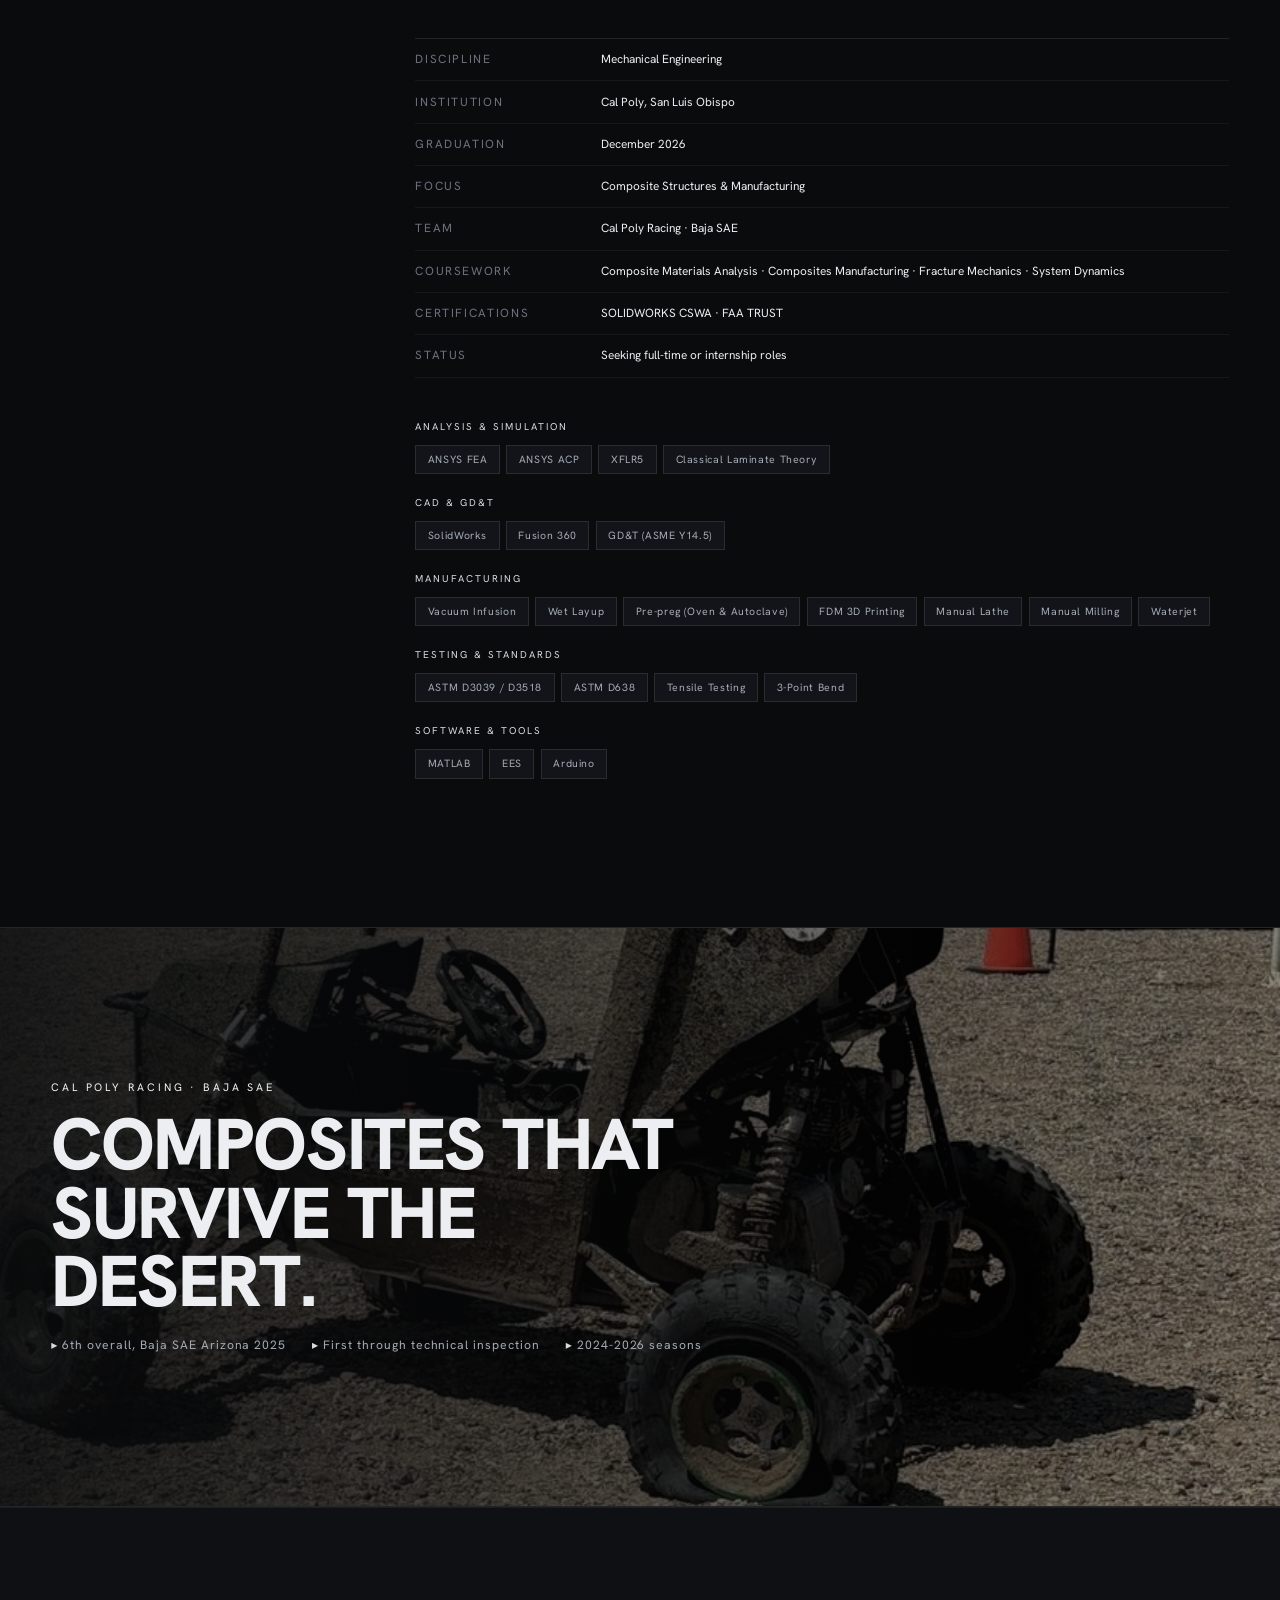
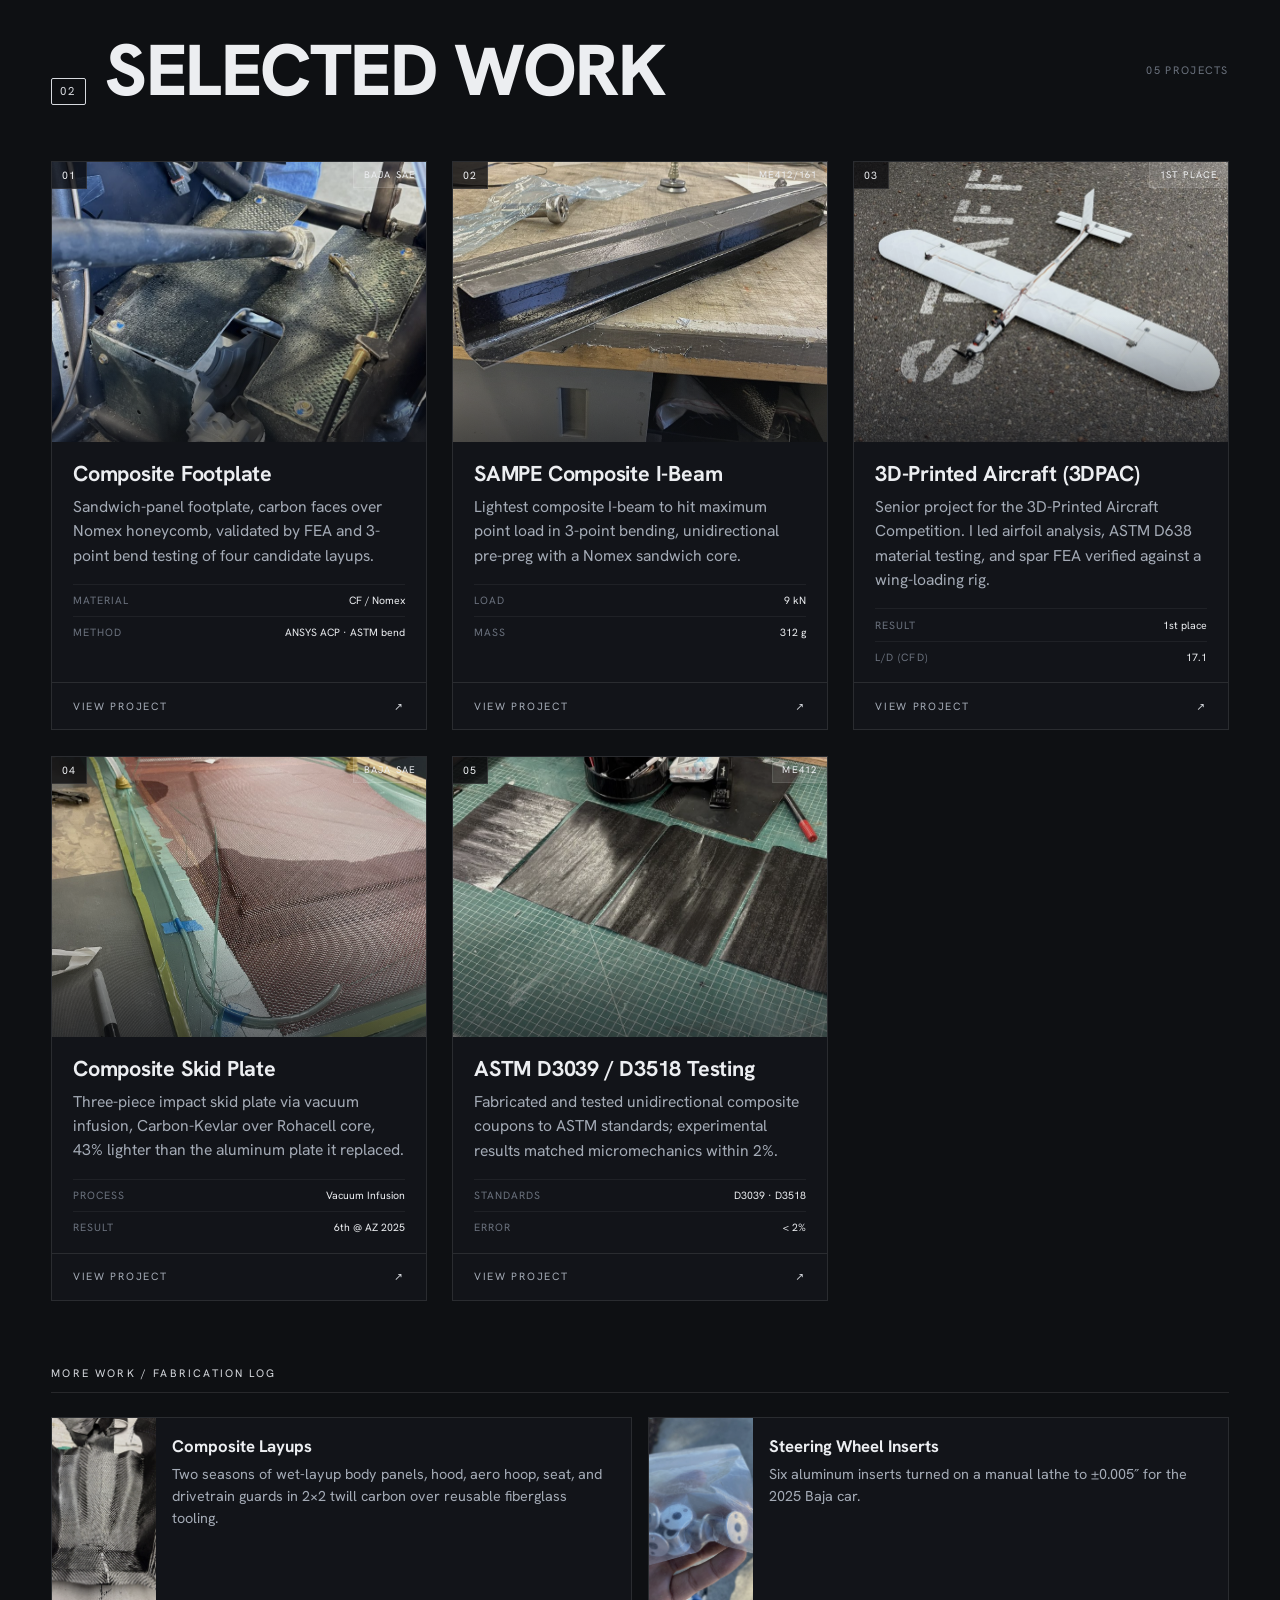
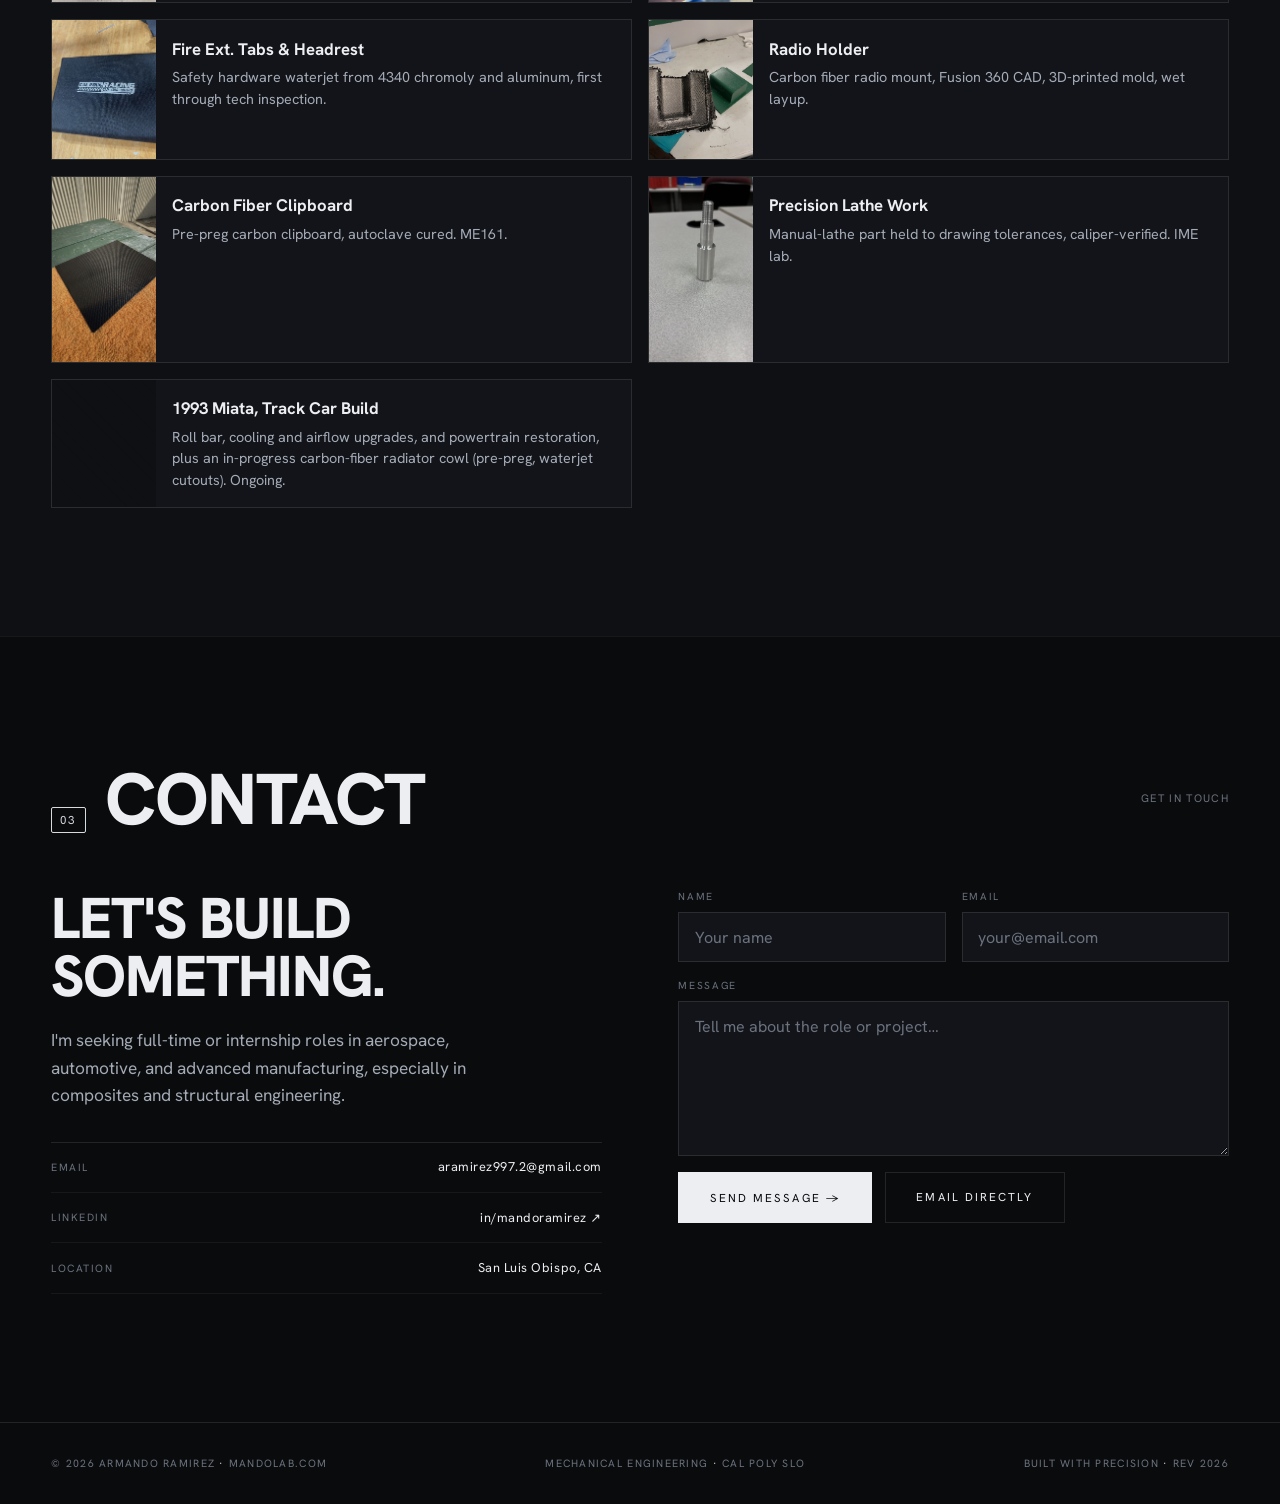
==== commit c1665e97: "Accuracy pass: fix 3DPAC narrative contradiction, add My Role callouts, correct materials wording - " ====
--- a/index.html
+++ b/index.html
@@ -37,11 +37,11 @@
     <div class="hero-scrim"></div>
 
     <div class="hero-inner wrap">
-      <div class="hero-eyebrow">Mechanical Engineer <span>//</span> Cal Poly SLO</div>
+      <div class="hero-eyebrow">Mechanical Engineering <span>@</span> Cal Poly</div>
       <h1 class="hero-title">Armando<br>Ramirez</h1>
       <p class="hero-sub">
-        I design, fabricate, and validate composite structures engineered to endure
-        across aerospace, automotive, and defense.
+        Composite structures designed, fabricated, and proven by test —
+        from Baja SAE hardware to a 1st-place 3D-printed aircraft.
       </p>
       <div class="hero-cta">
         <a href="#work" class="btn">View Work</a>
@@ -83,7 +83,7 @@
           <div class="about-body reveal d1">
             <p>I'm a Mechanical Engineering student at Cal Poly, San Luis Obispo, graduating December 2026 and specializing in composite structures and manufacturing. I work at the intersection of hands-on fabrication and structural analysis.</p>
             <p>On Cal Poly Racing's Baja SAE team (Composites and Ergonomics, since October 2024), I manufactured composite components including a Carbon-Kevlar skid plate, steering wheel inserts, and safety hardware. The team finished 6th overall at Baja SAE Arizona 2025 and passed technical inspection first with no safety concerns.</p>
-            <p>Our senior project started as a 3D-printed competition flying wing optimized for high glide ratio, which the team later iterated into an updated competition design. I'm seeking full-time or internship roles in aerospace, automotive, and advanced manufacturing for after I graduate.</p>
+            <p>Our senior project, a fully 3D-printed glider for the 3D-Printed Aircraft Competition (3DPAC), took 1st place; I led the aerodynamic and structural analysis. I'm seeking full-time or internship roles in aerospace, automotive, and advanced manufacturing for after I graduate.</p>
           </div>
 
           <div class="specsheet reveal d1">
@@ -234,7 +234,7 @@
           </div>
           <div class="plate-body">
             <h3 class="plate-name">Composite Skid Plate</h3>
-            <p class="plate-desc">Three-piece impact skid plate via vacuum infusion, Carbon-Kevlar over Rohacell core, 43% lighter than the aluminum equivalent.</p>
+            <p class="plate-desc">Three-piece impact skid plate via vacuum infusion, Carbon-Kevlar over Rohacell core, 43% lighter than the aluminum plate it replaced.</p>
             <div class="plate-data">
               <div class="row"><span class="k">Process</span><span class="v">Vacuum Infusion</span></div>
               <div class="row"><span class="k">Result</span><span class="v">6th @ AZ 2025</span></div>
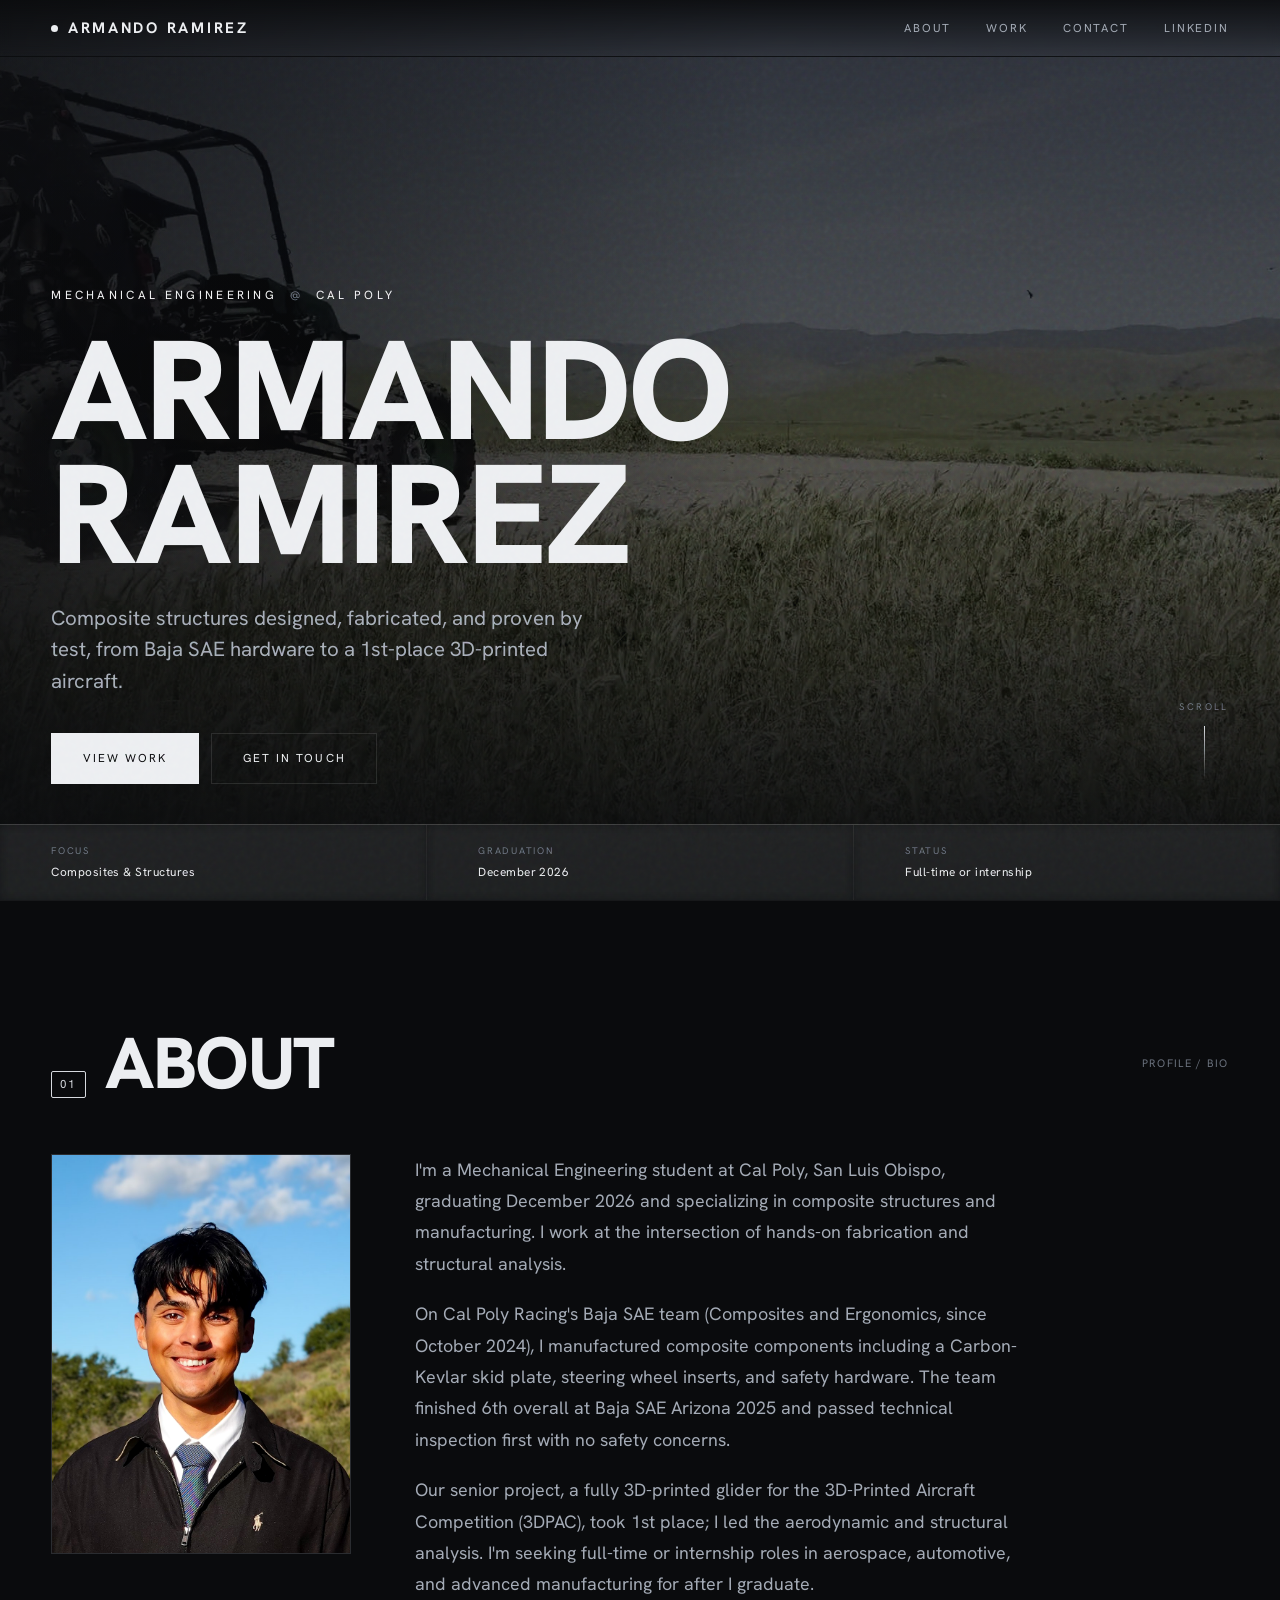
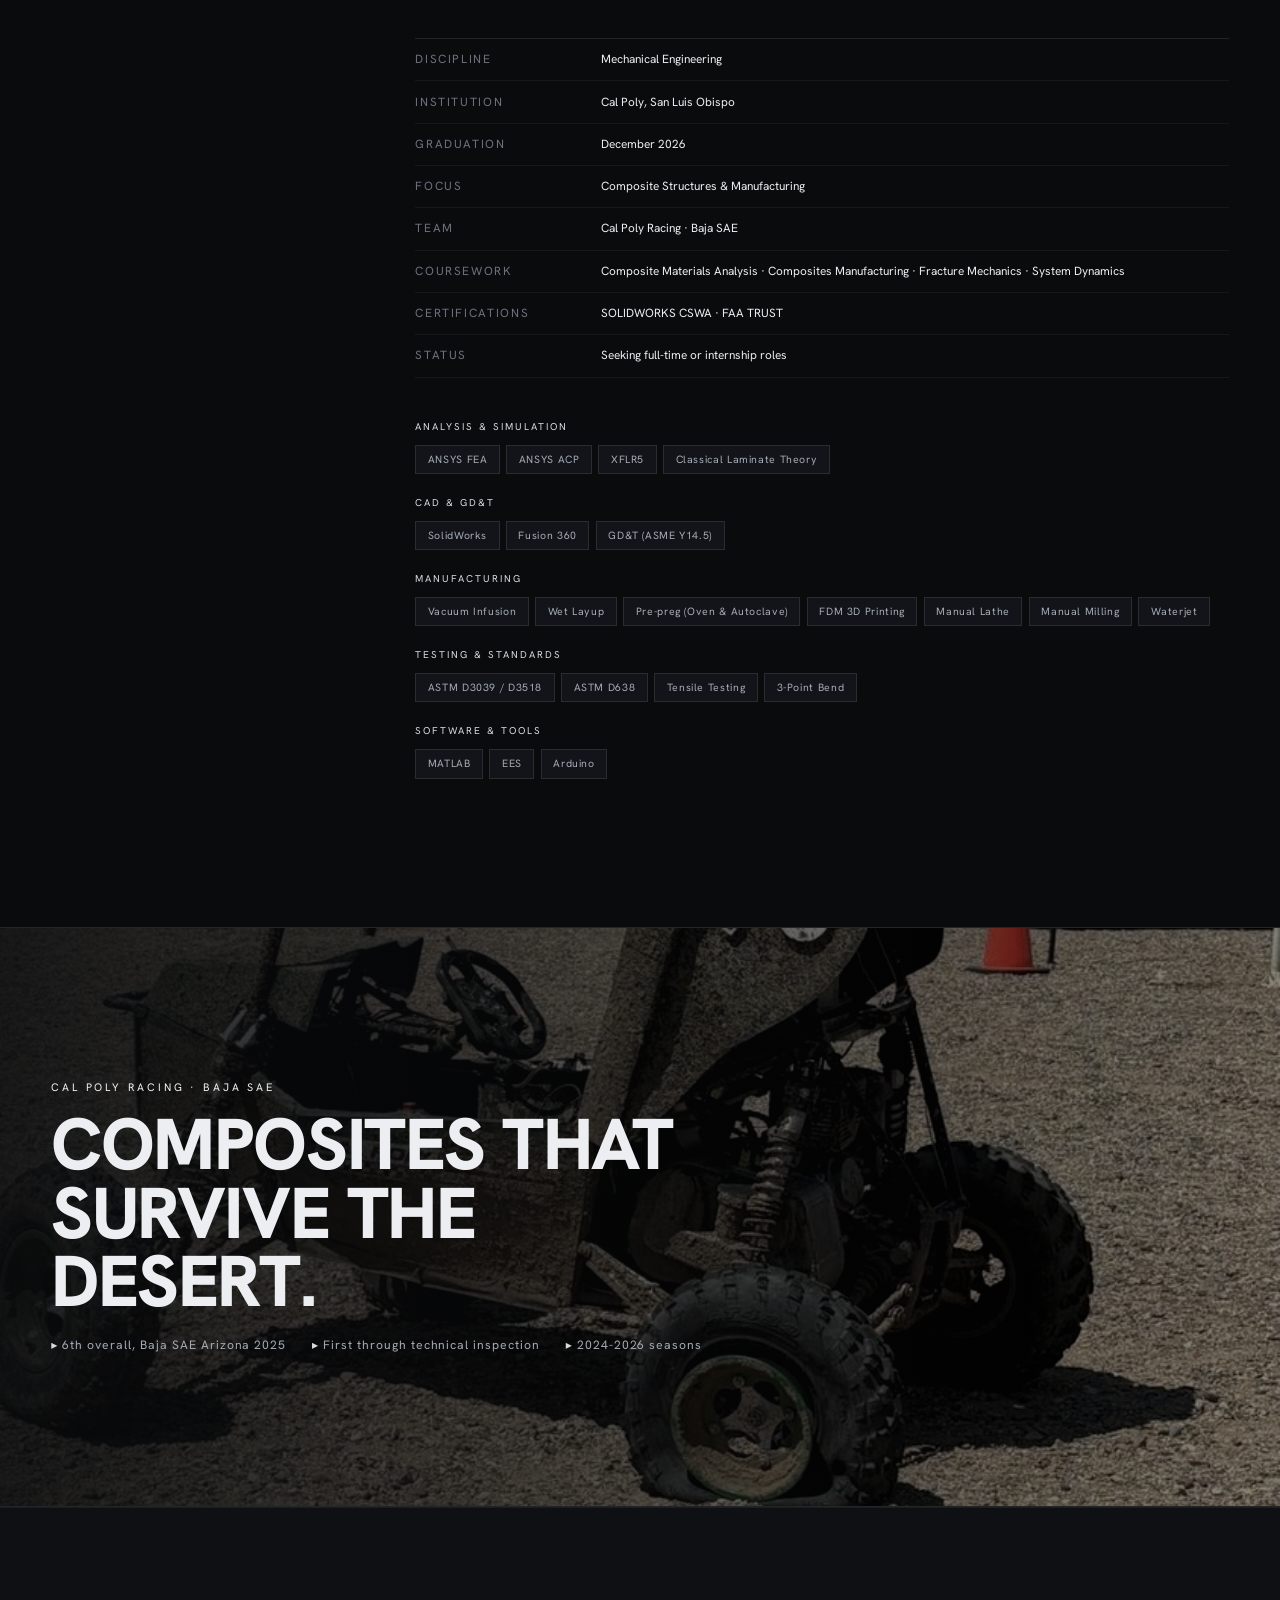
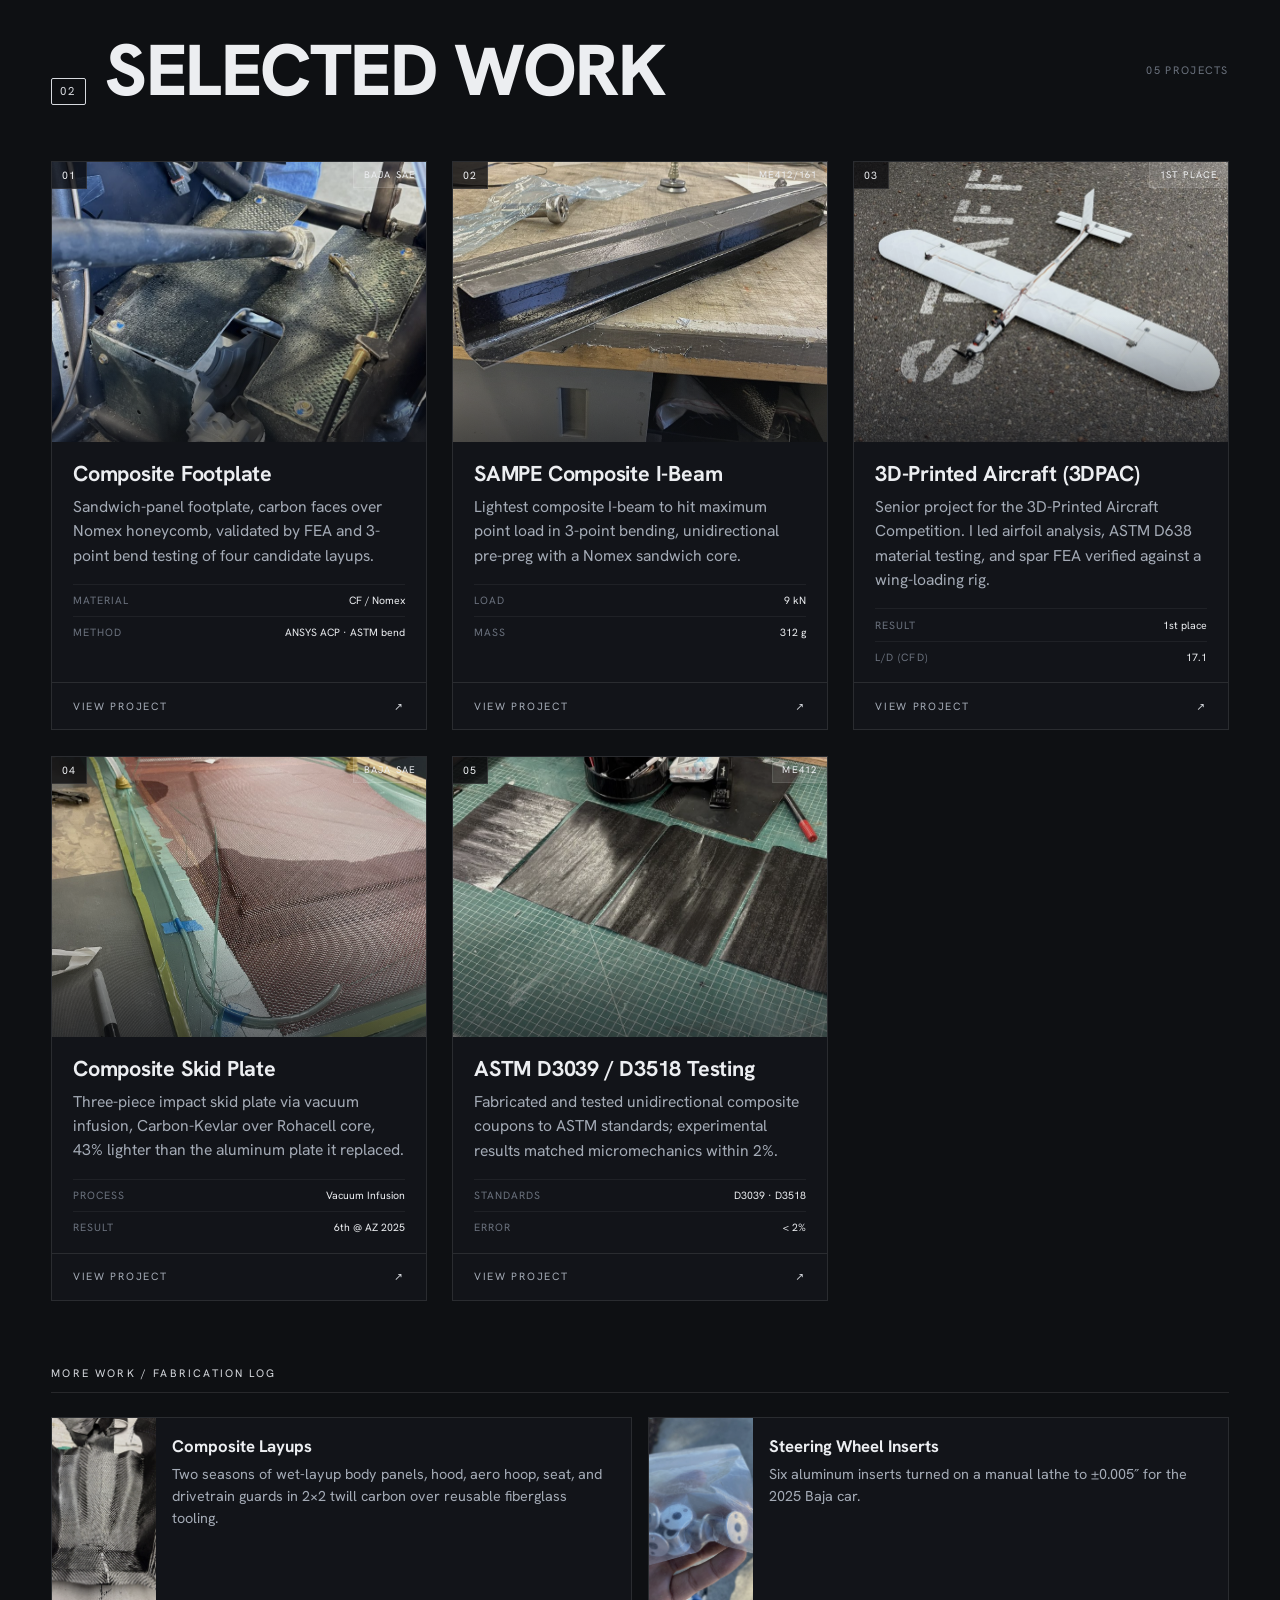
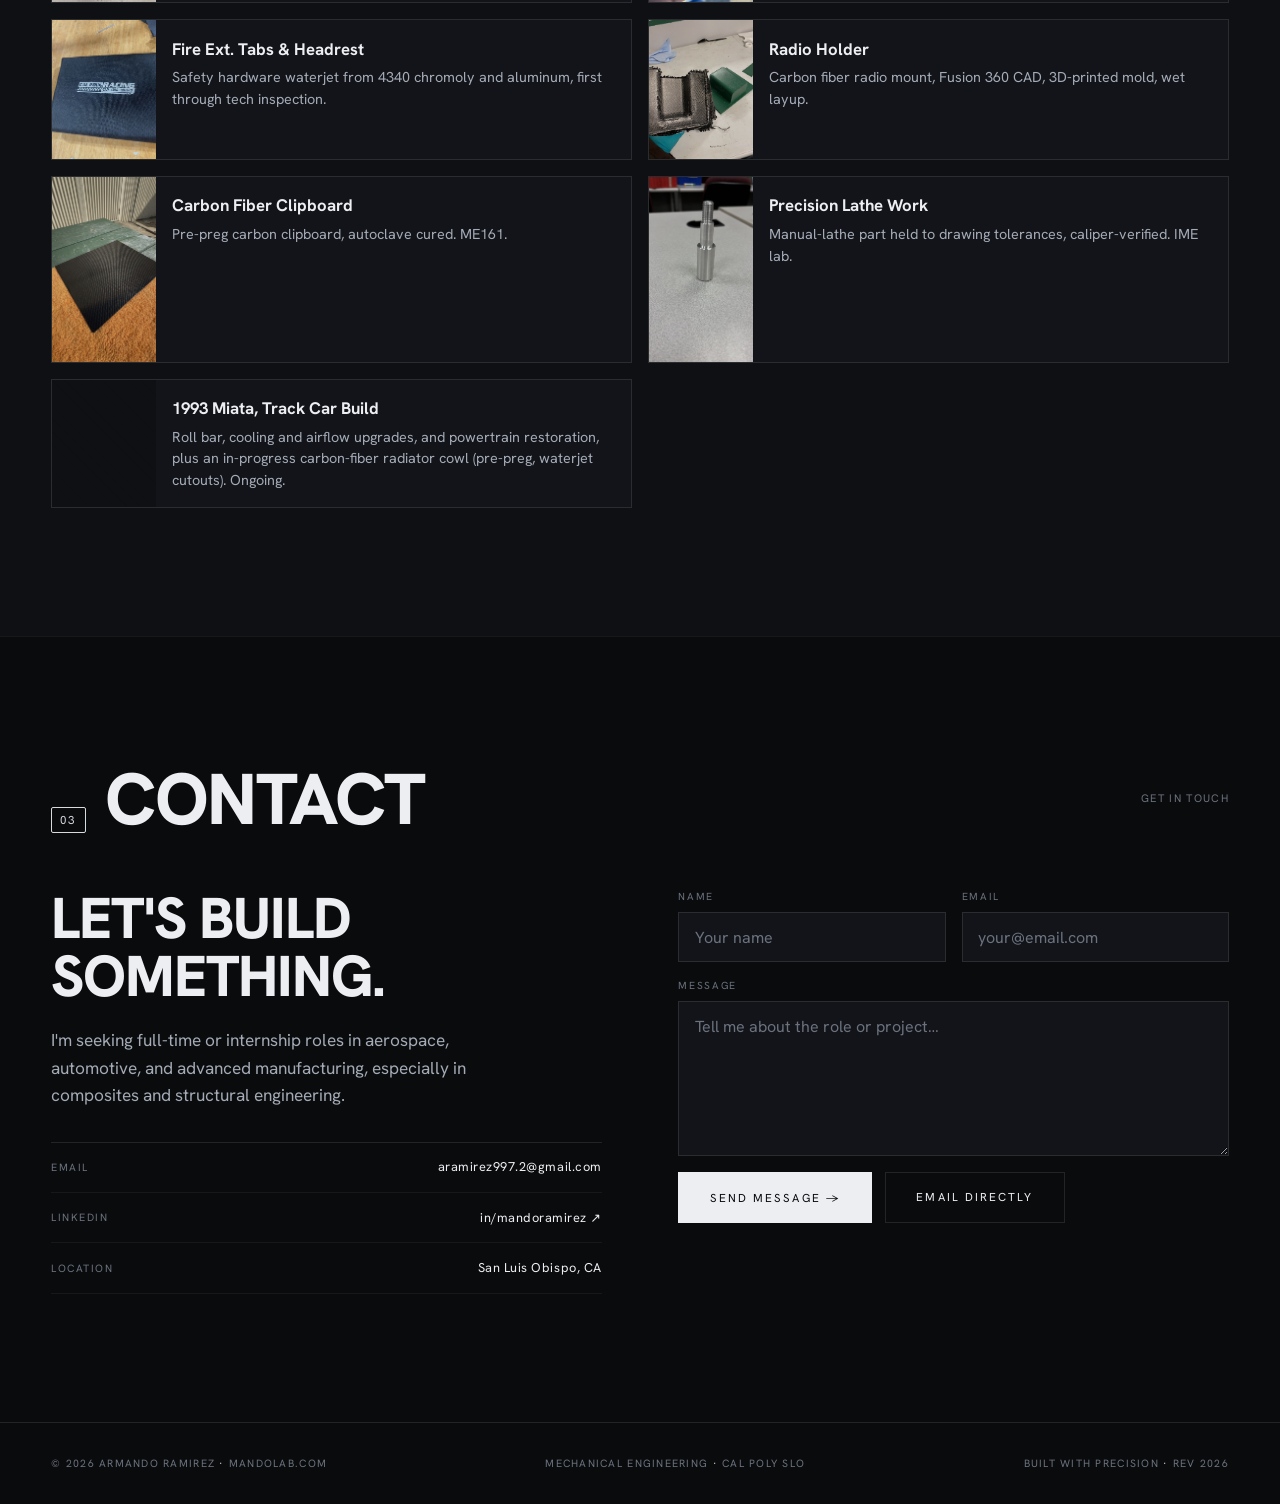
==== commit 62410c33: "Remove em dash from hero subhead (site style rule: no em dashes) Co-Authored-By: Claude Fable 5 <nor" ====
--- a/index.html
+++ b/index.html
@@ -40,7 +40,7 @@
       <div class="hero-eyebrow">Mechanical Engineering <span>@</span> Cal Poly</div>
       <h1 class="hero-title">Armando<br>Ramirez</h1>
       <p class="hero-sub">
-        Composite structures designed, fabricated, and proven by test —
+        Composite structures designed, fabricated, and proven by test,
         from Baja SAE hardware to a 1st-place 3D-printed aircraft.
       </p>
       <div class="hero-cta">
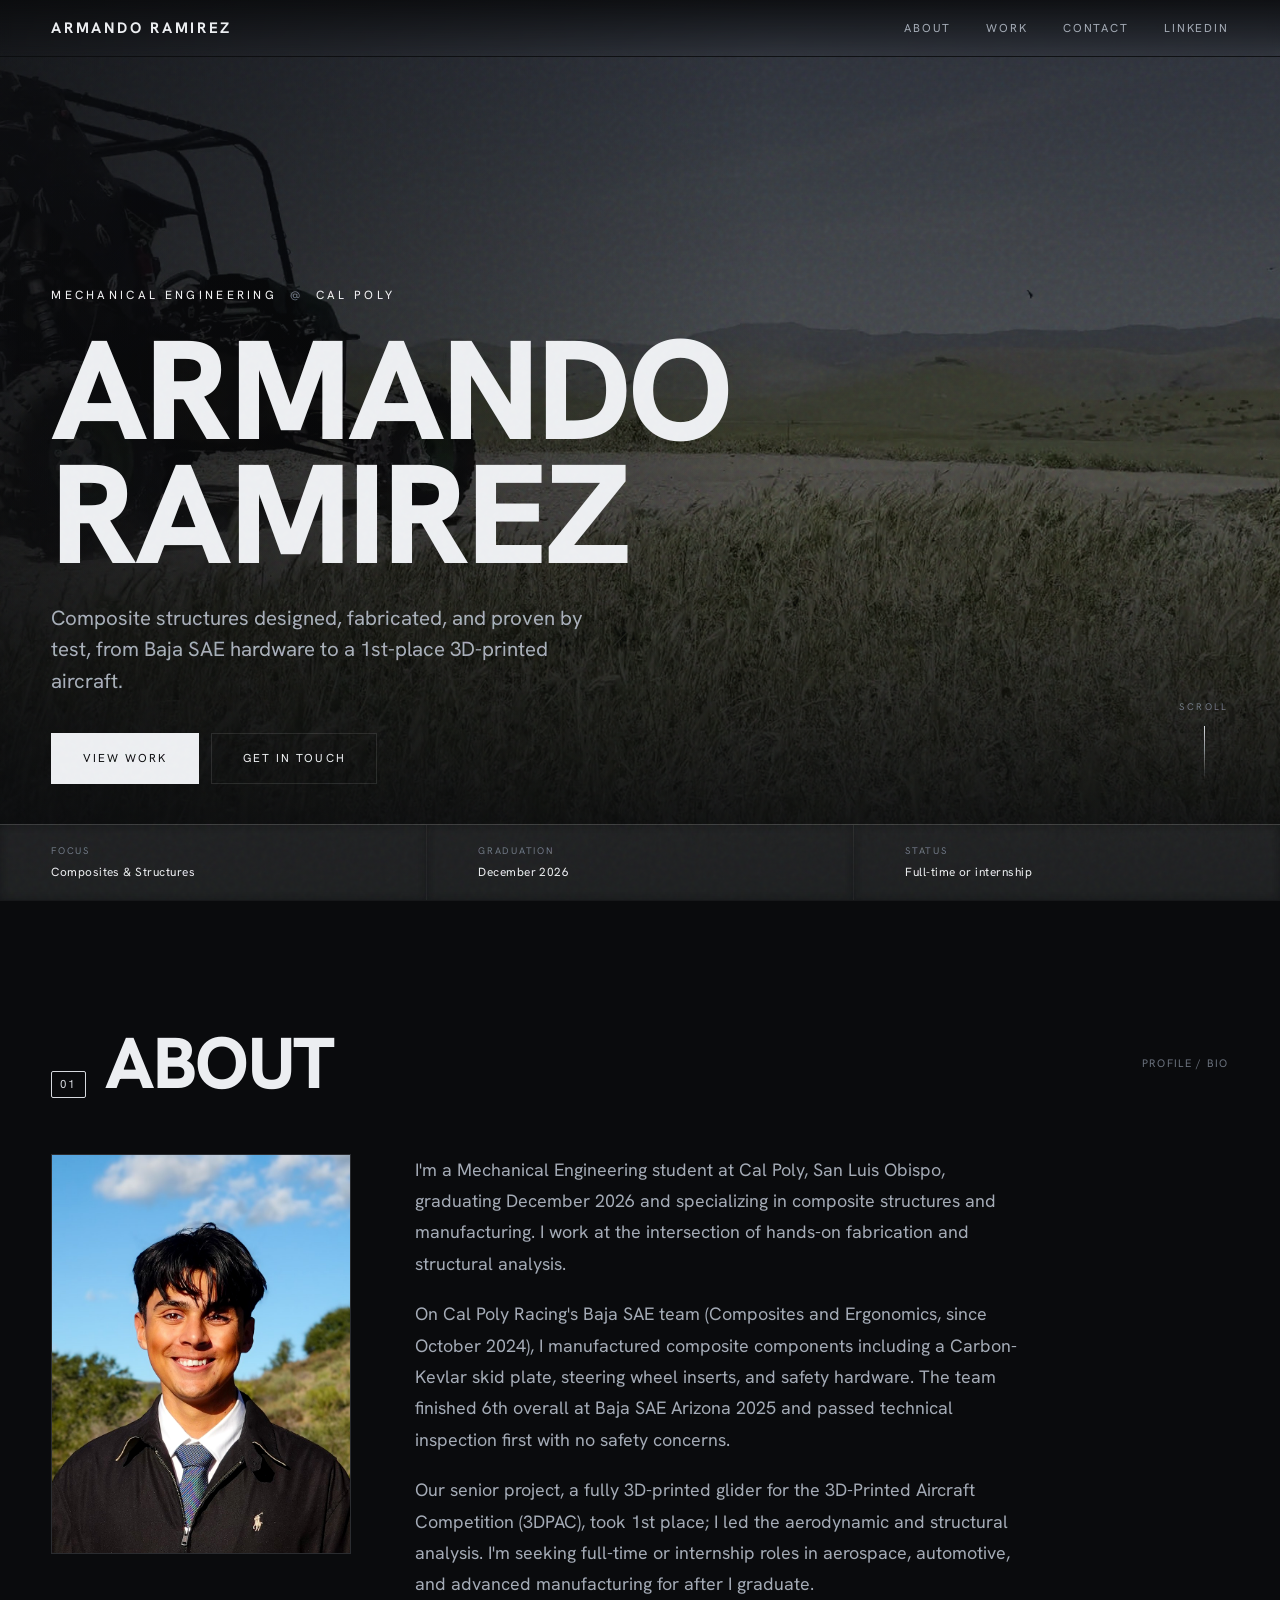
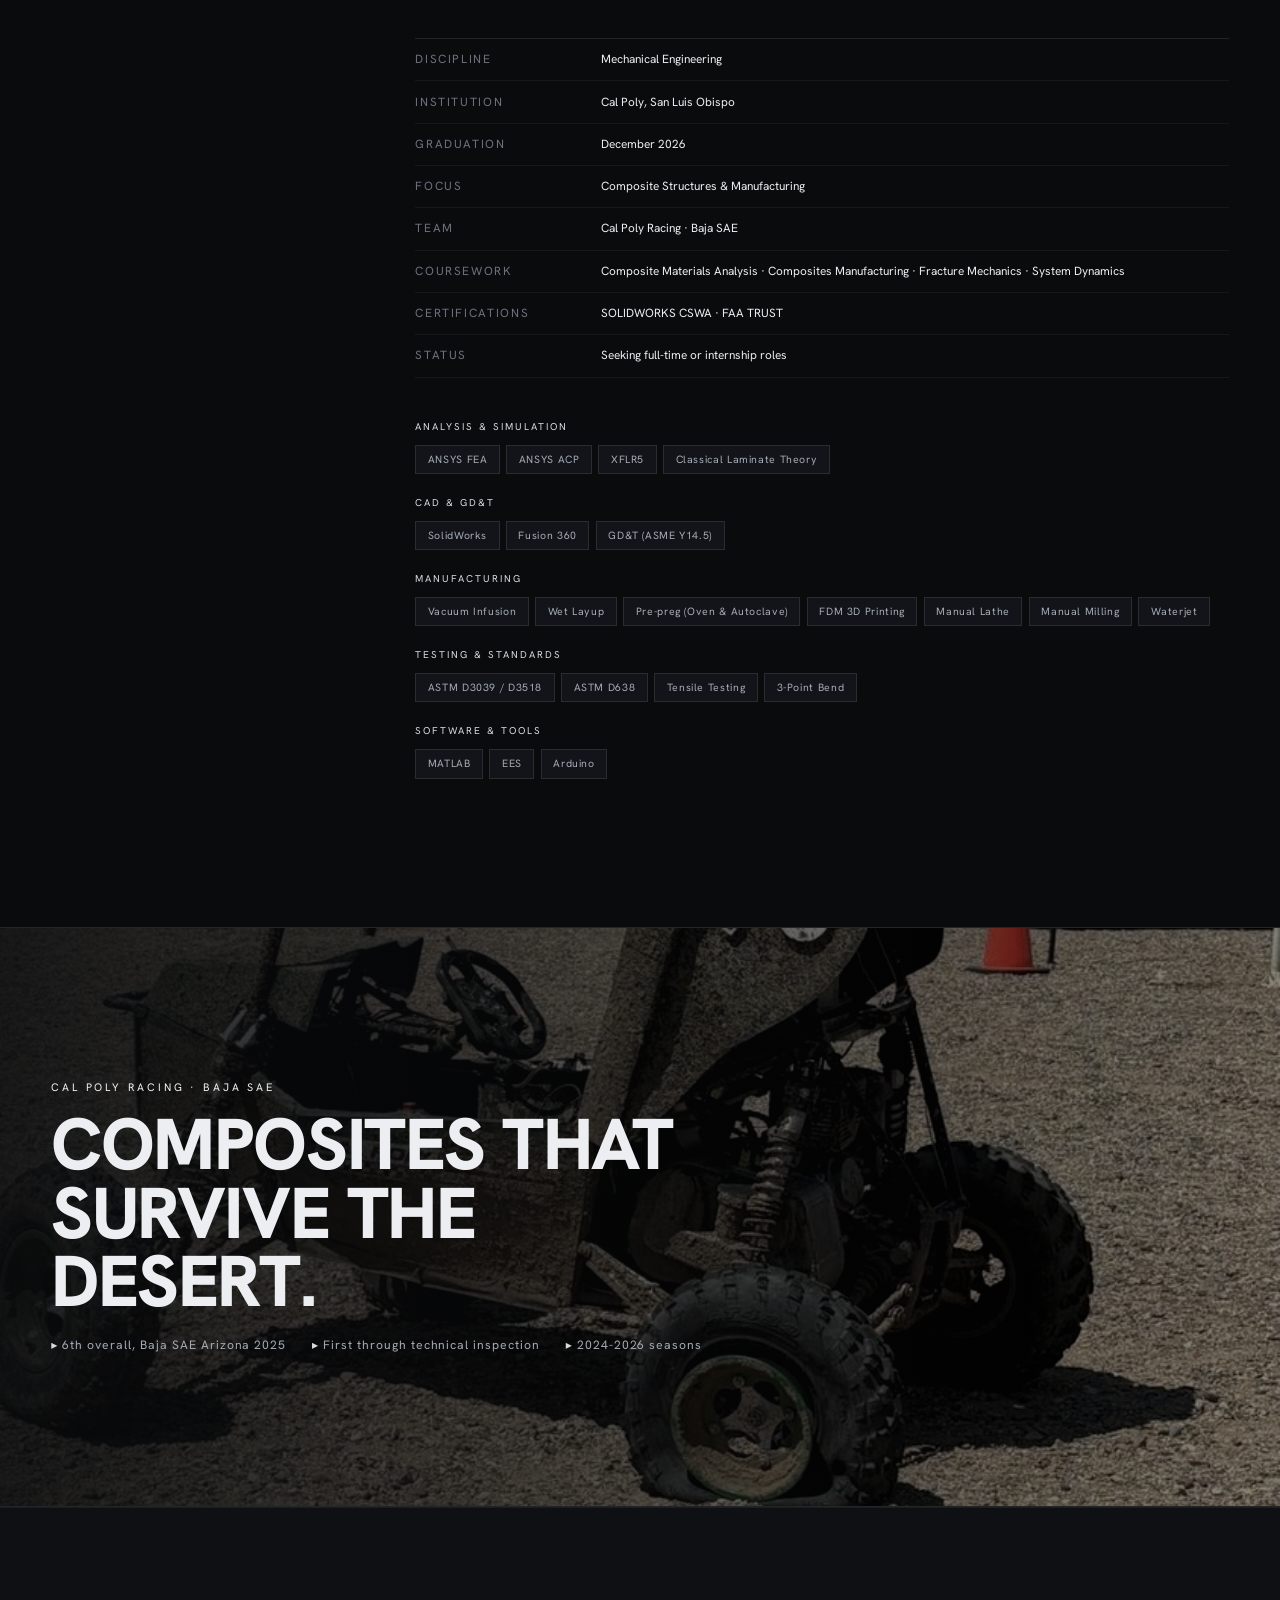
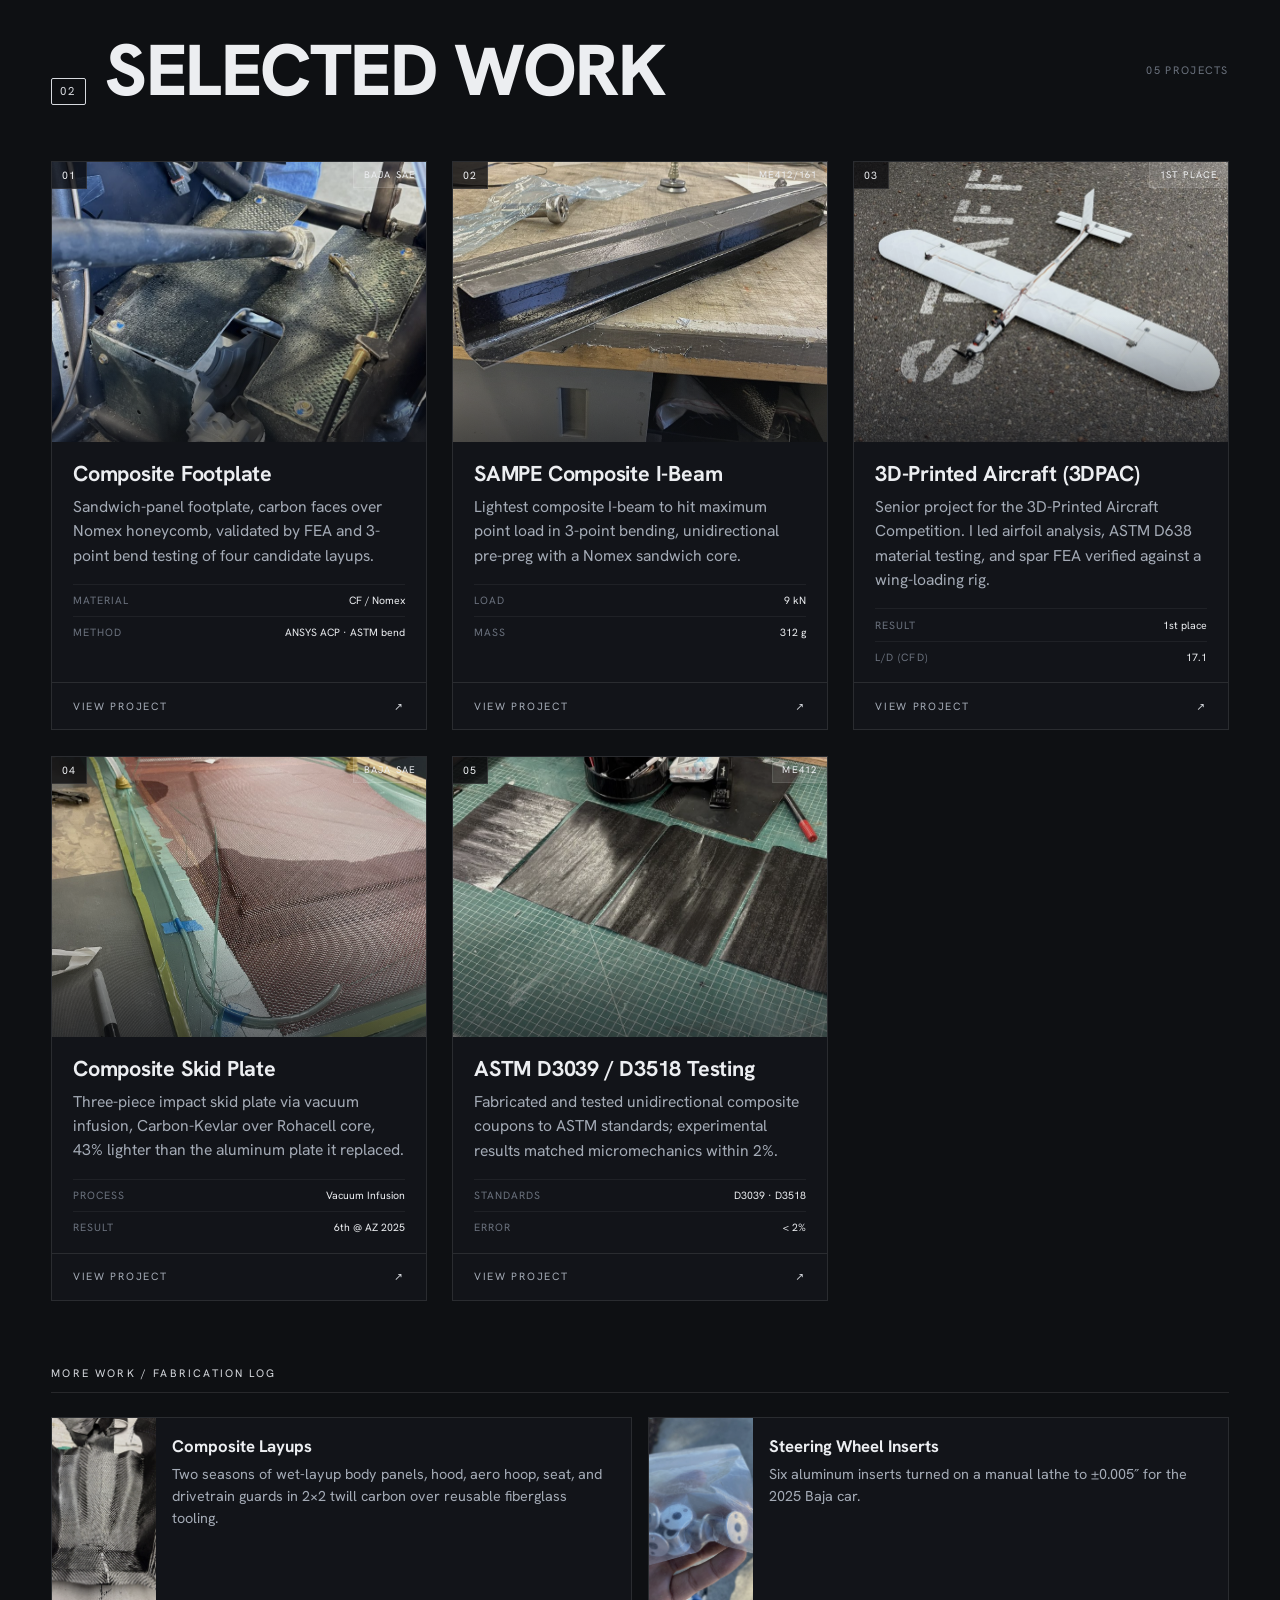
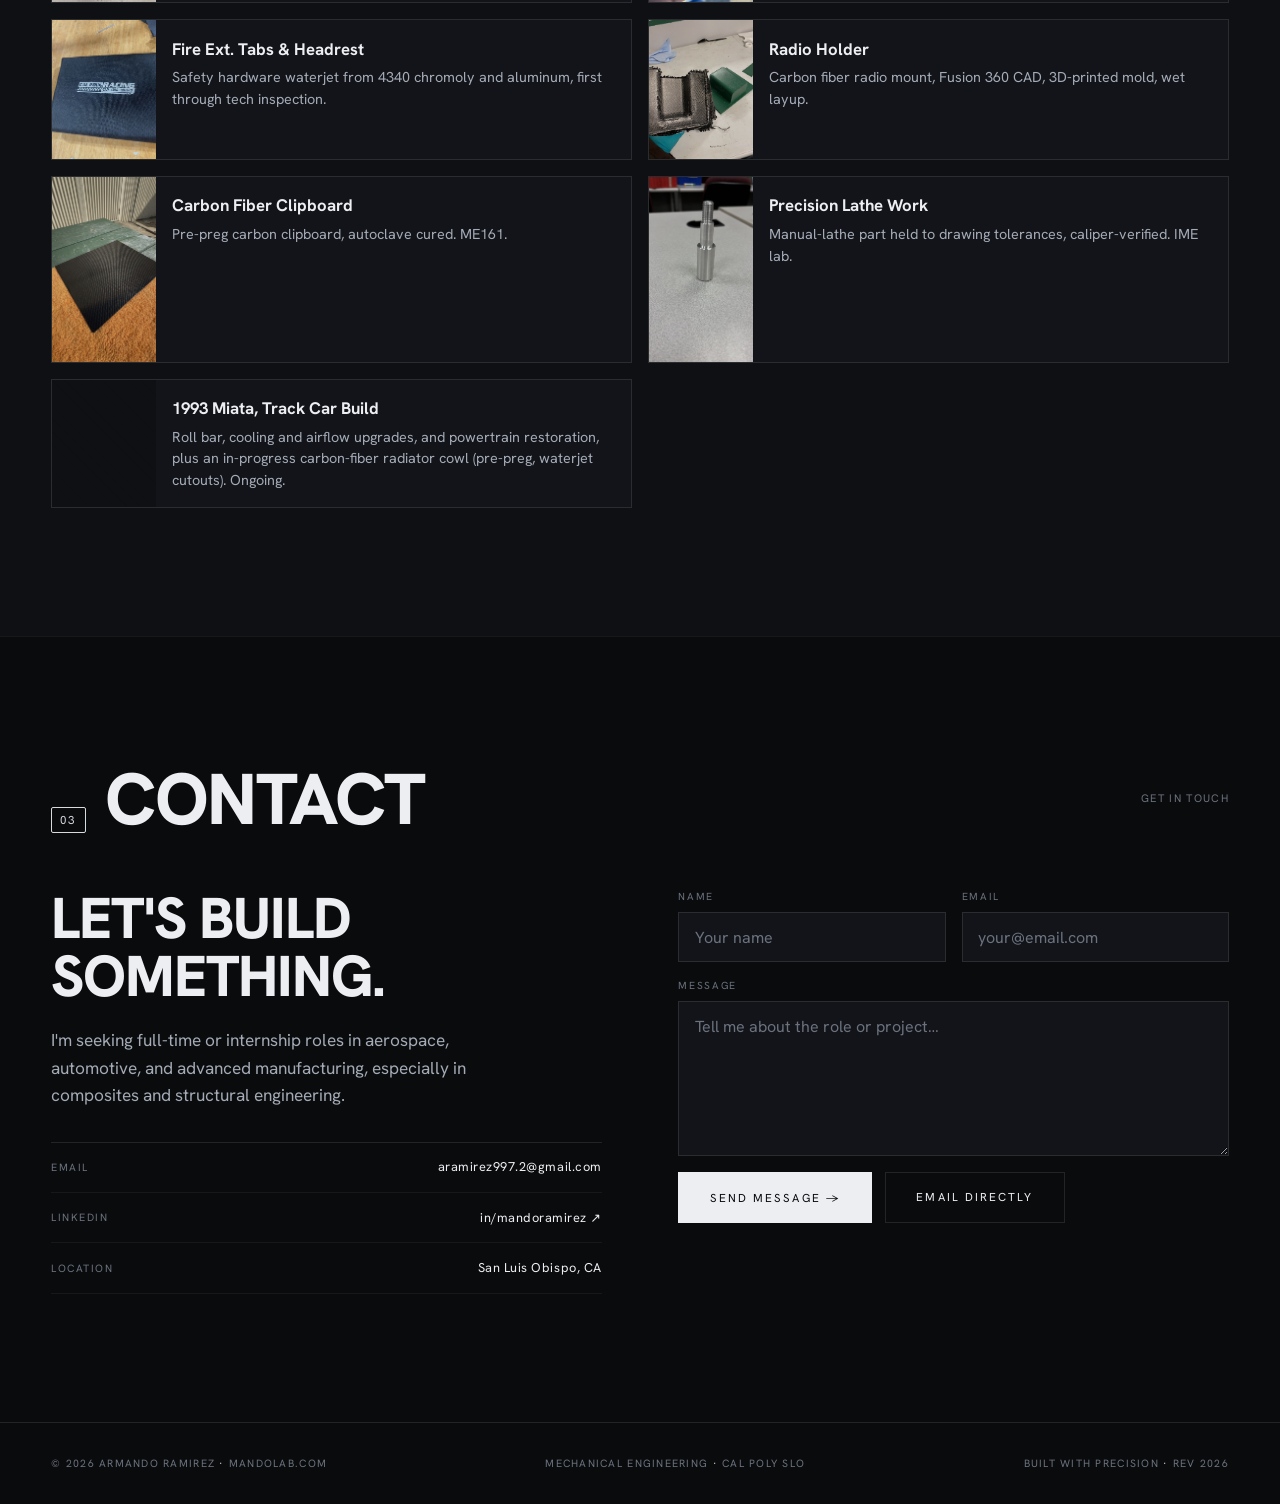
==== commit af0fc0b5: "Remove dot marker from nav logo across all pages Co-Authored-By: Claude Fable 5 <noreply@anthropic.c" ====
--- a/index.html
+++ b/index.html
@@ -13,7 +13,7 @@
 <body>
 
   <nav class="nav">
-    <a href="#top" class="nav-logo"><span class="dot"></span> ARMANDO RAMIREZ</a>
+    <a href="#top" class="nav-logo">ARMANDO RAMIREZ</a>
     <button class="nav-toggle" aria-label="Menu"><span></span><span></span><span></span></button>
     <div class="nav-links">
       <a href="#about">About</a>
--- a/css/style.css
+++ b/css/style.css
@@ -90,7 +90,6 @@
   font-size: 0.95rem; letter-spacing: 0.18em; text-transform: uppercase;
   display: flex; align-items: center; gap: 0.6rem; color: var(--text);
 }
-.nav-logo .dot { width: 7px; height: 7px; background: var(--text); border-radius: 50%; }
 .nav-links { display: flex; gap: 2.2rem; align-items: center; }
 .nav-links a {
   font-family: var(--mono); font-size: 0.72rem;
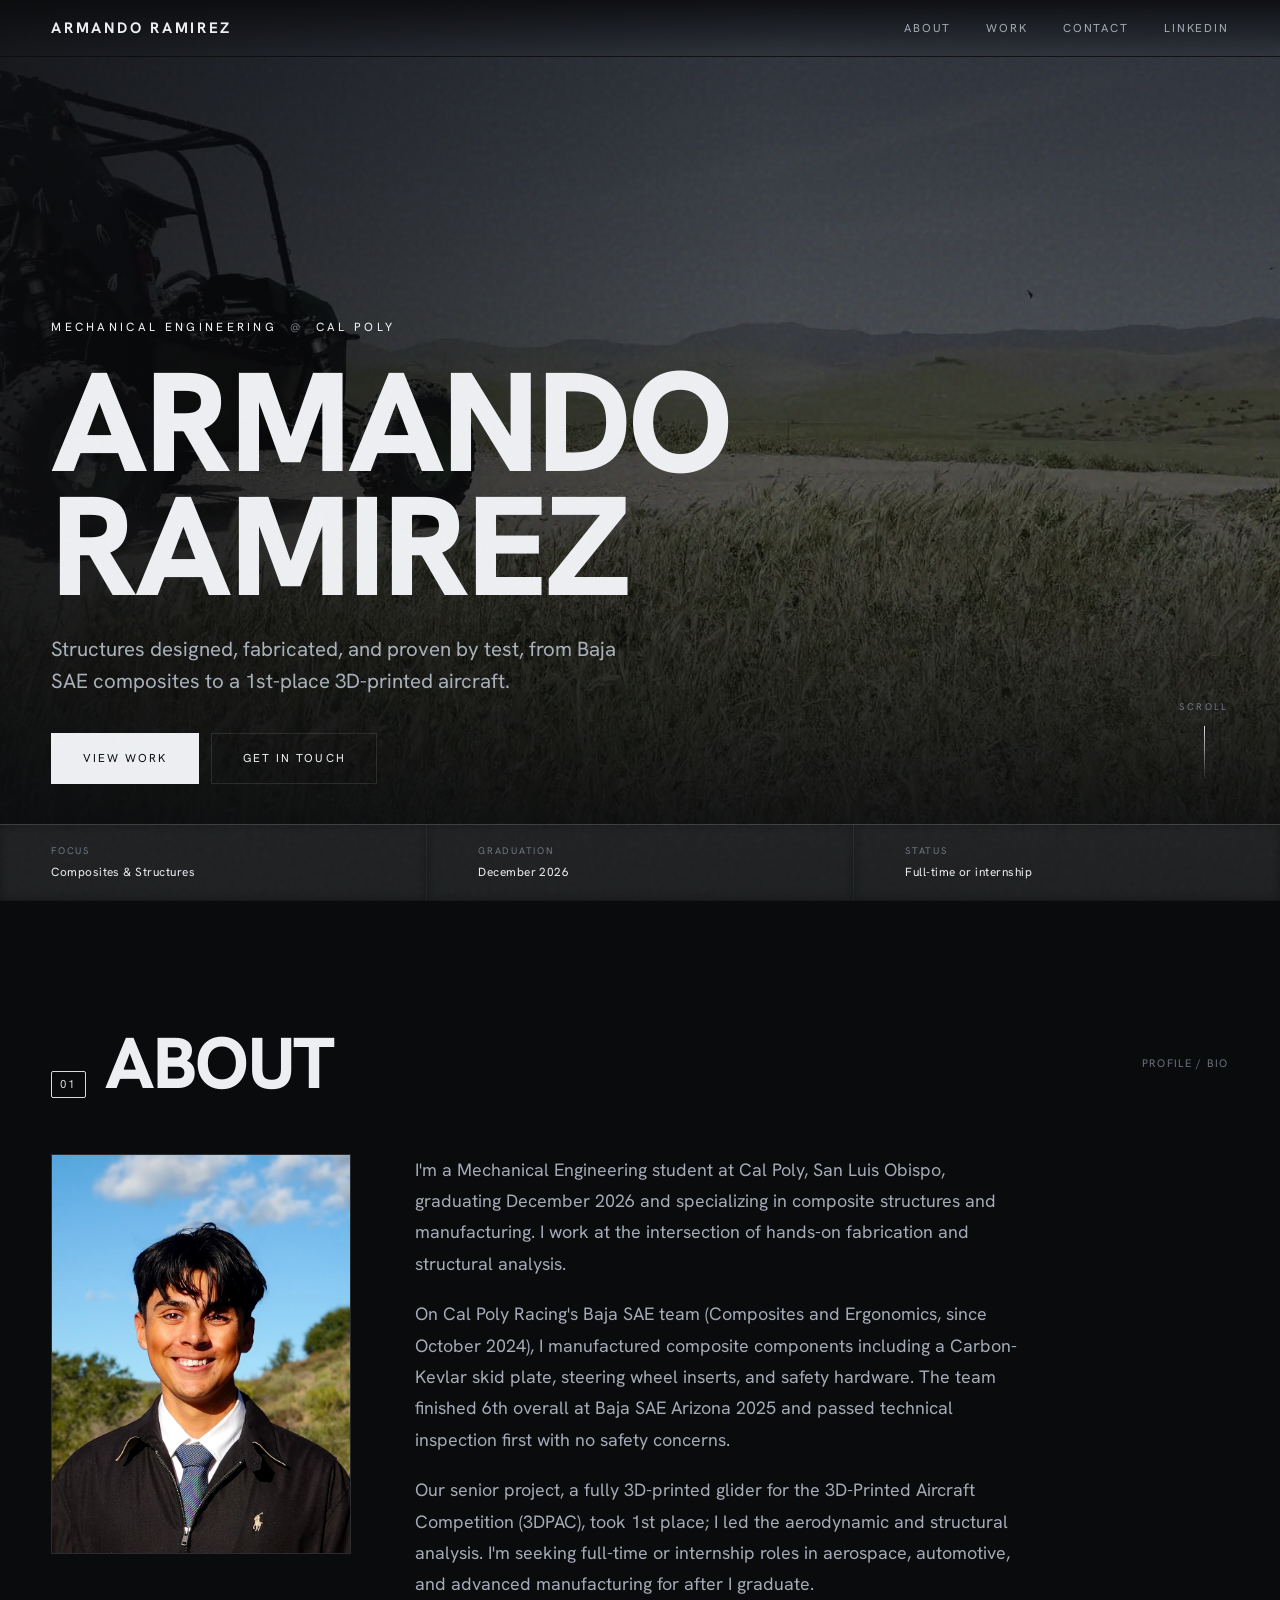
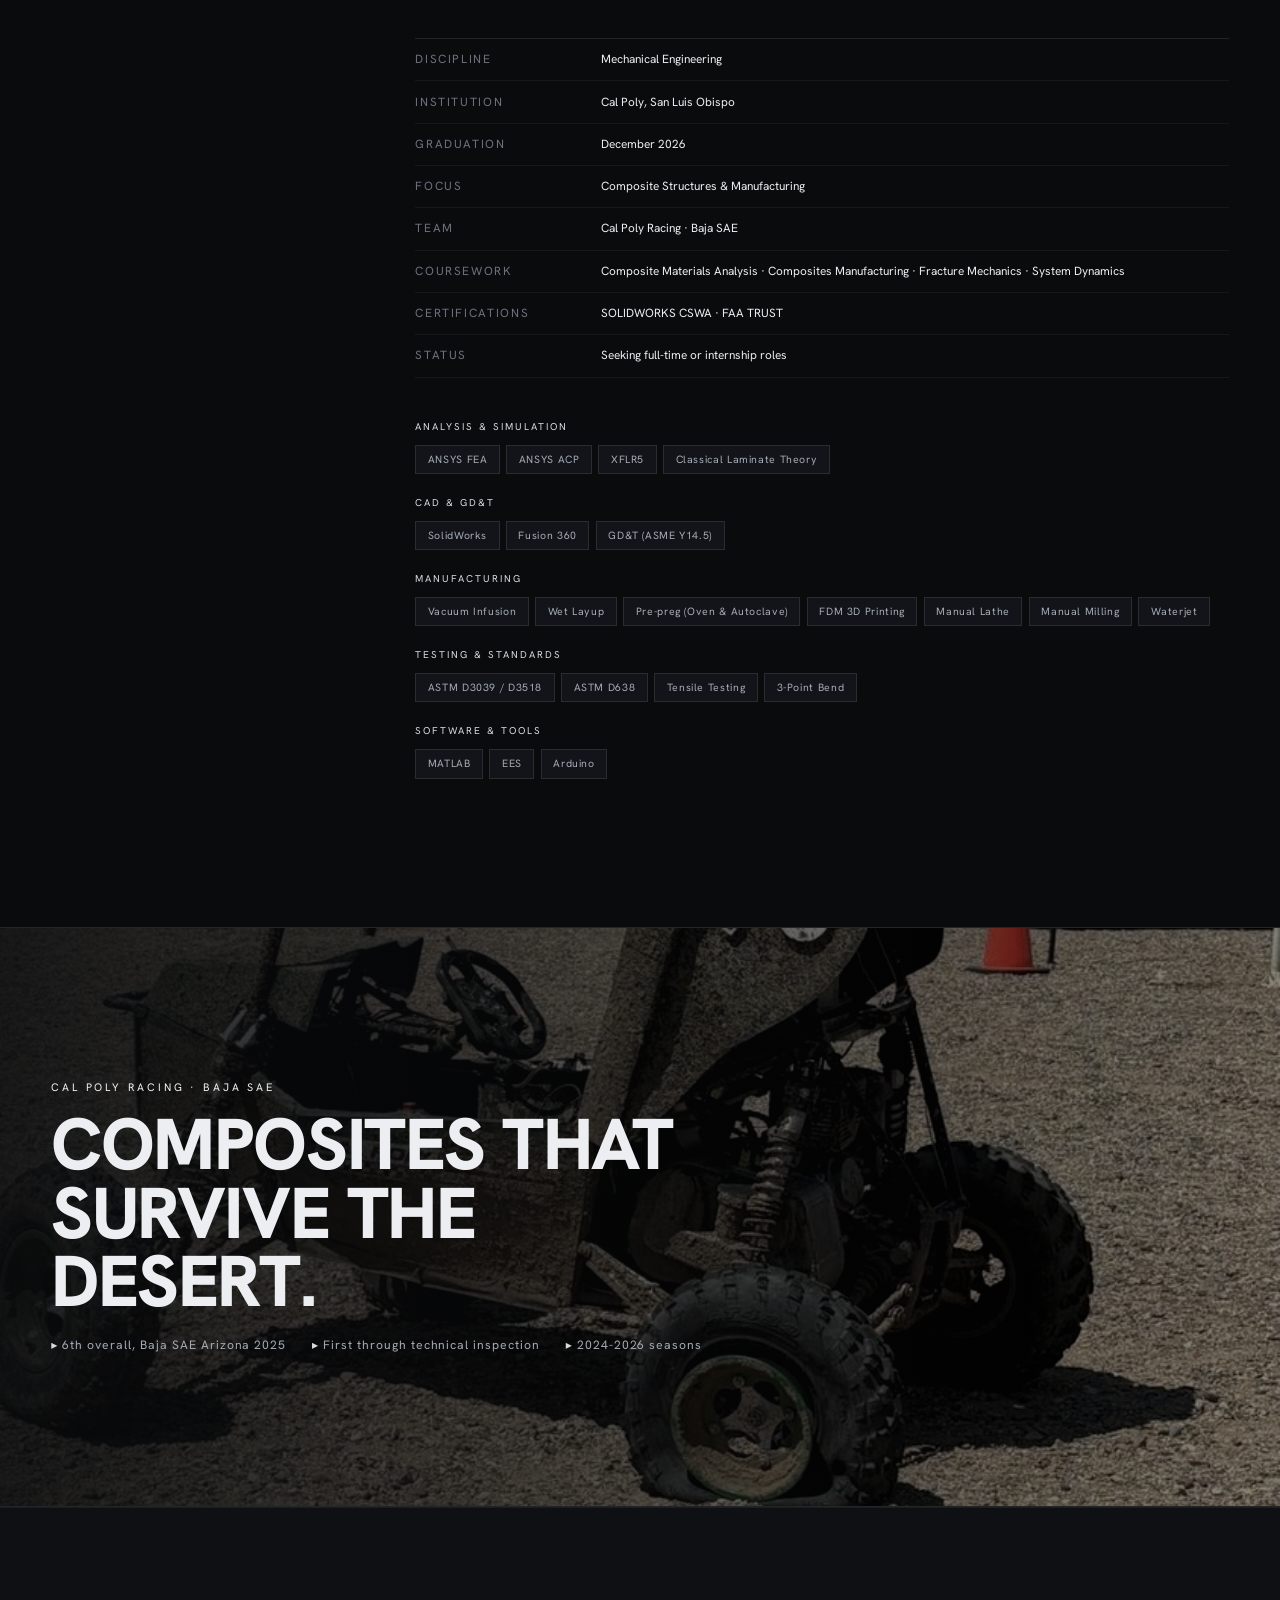
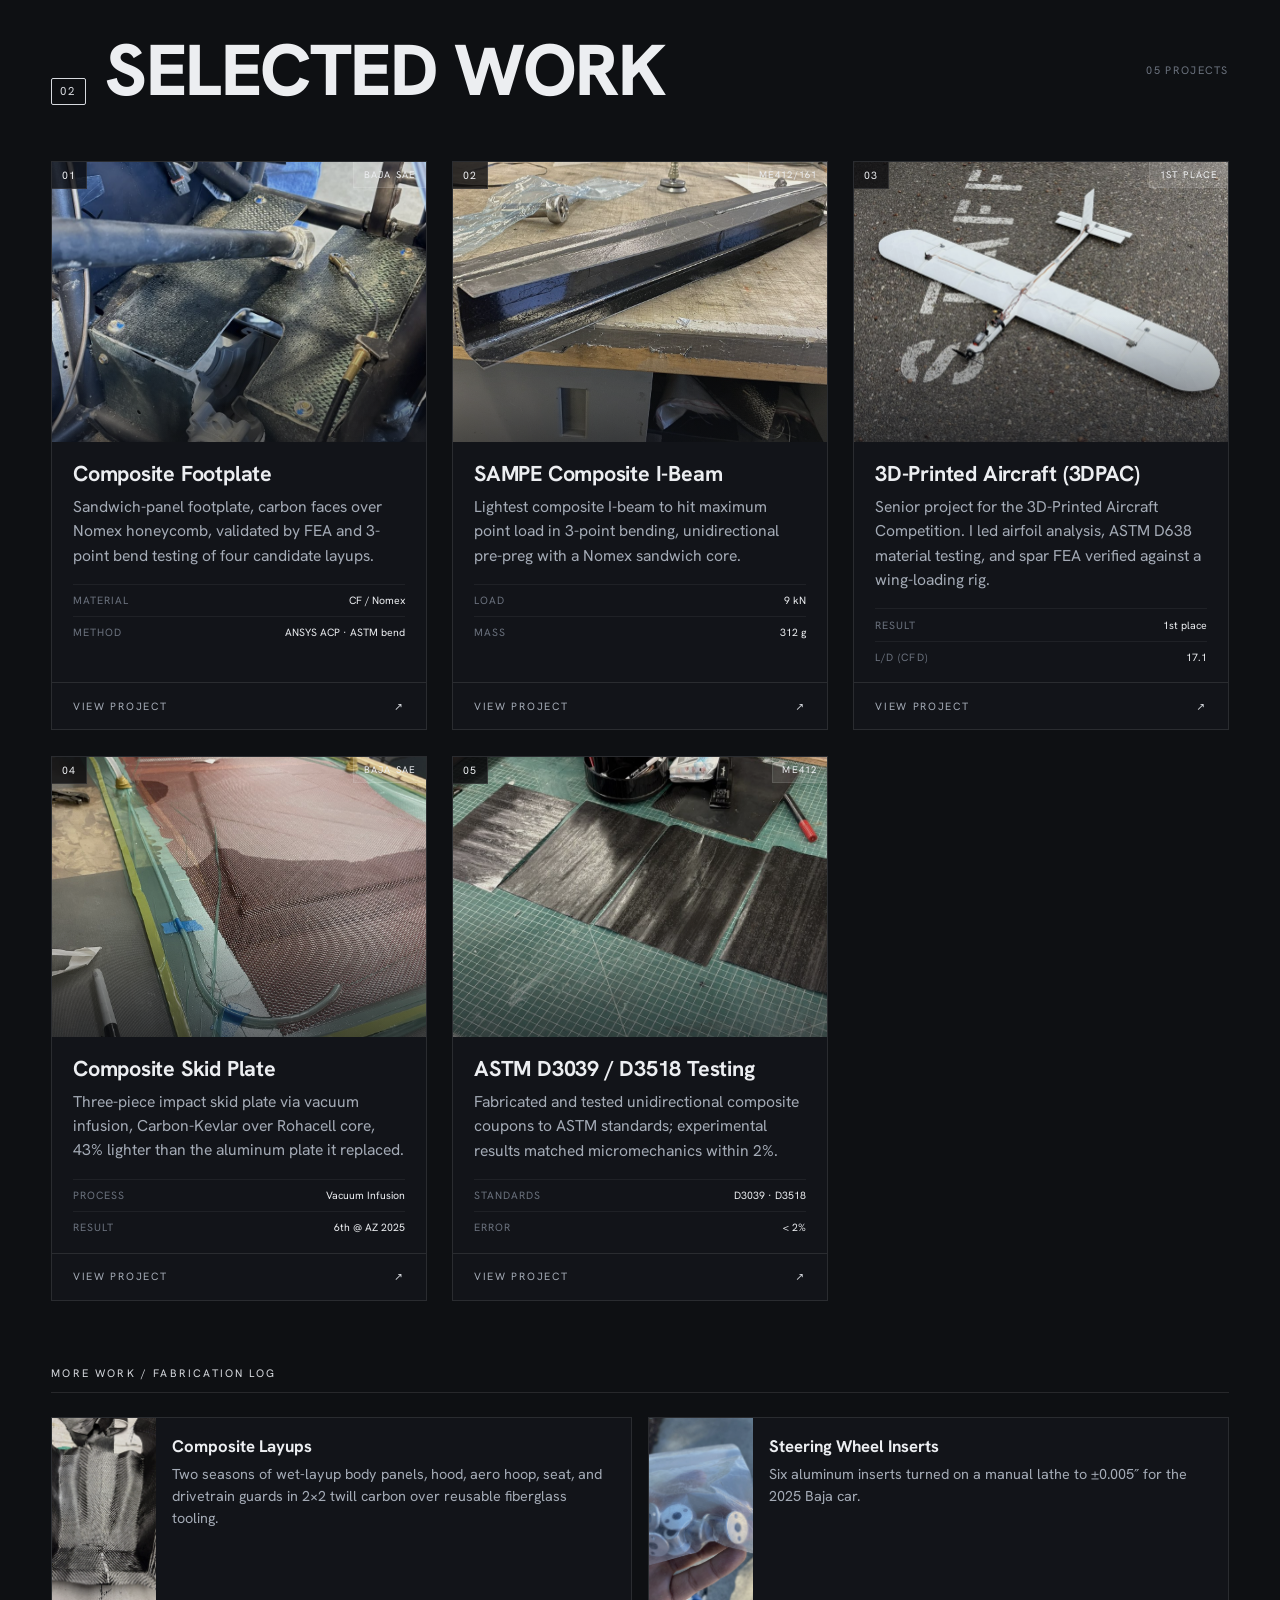
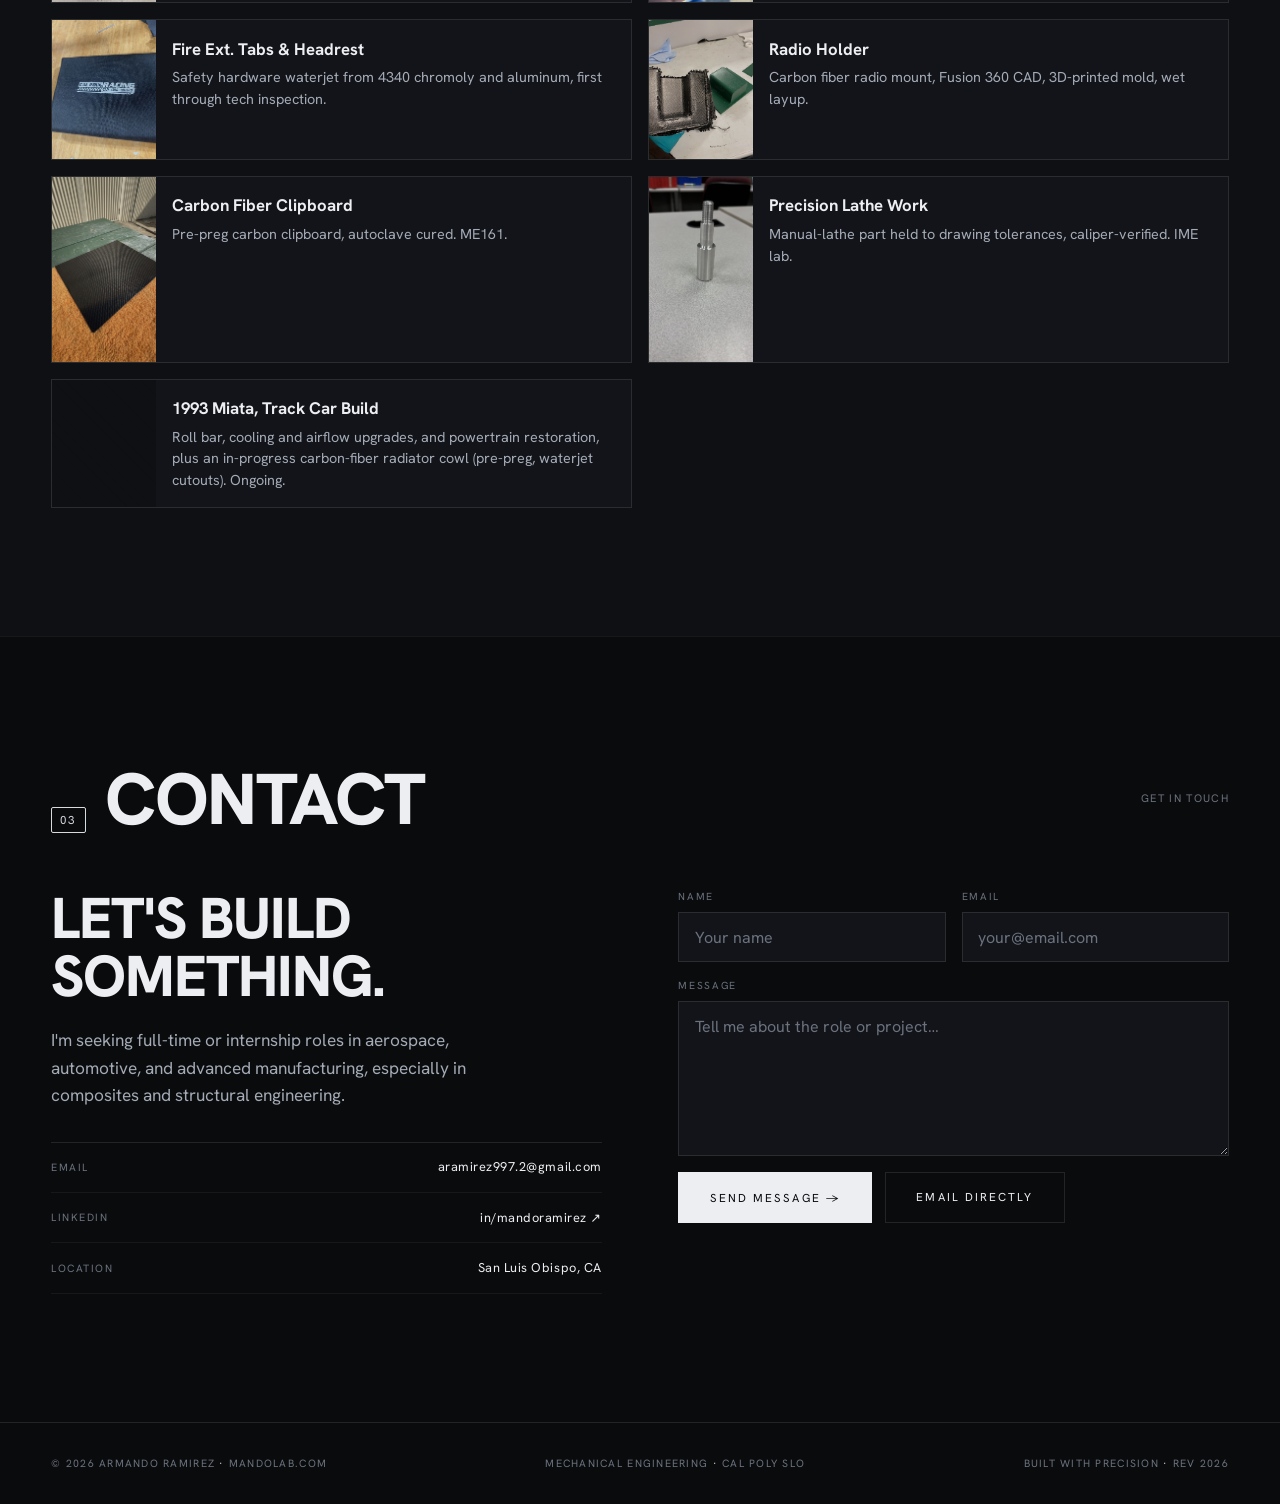
==== commit 64cf26a9: "Hero subhead: don't imply the 3D-printed aircraft is a composite structure Co-Authored-By: Claude Fa" ====
--- a/index.html
+++ b/index.html
@@ -40,8 +40,8 @@
       <div class="hero-eyebrow">Mechanical Engineering <span>@</span> Cal Poly</div>
       <h1 class="hero-title">Armando<br>Ramirez</h1>
       <p class="hero-sub">
-        Composite structures designed, fabricated, and proven by test,
-        from Baja SAE hardware to a 1st-place 3D-printed aircraft.
+        Structures designed, fabricated, and proven by test,
+        from Baja SAE composites to a 1st-place 3D-printed aircraft.
       </p>
       <div class="hero-cta">
         <a href="#work" class="btn">View Work</a>
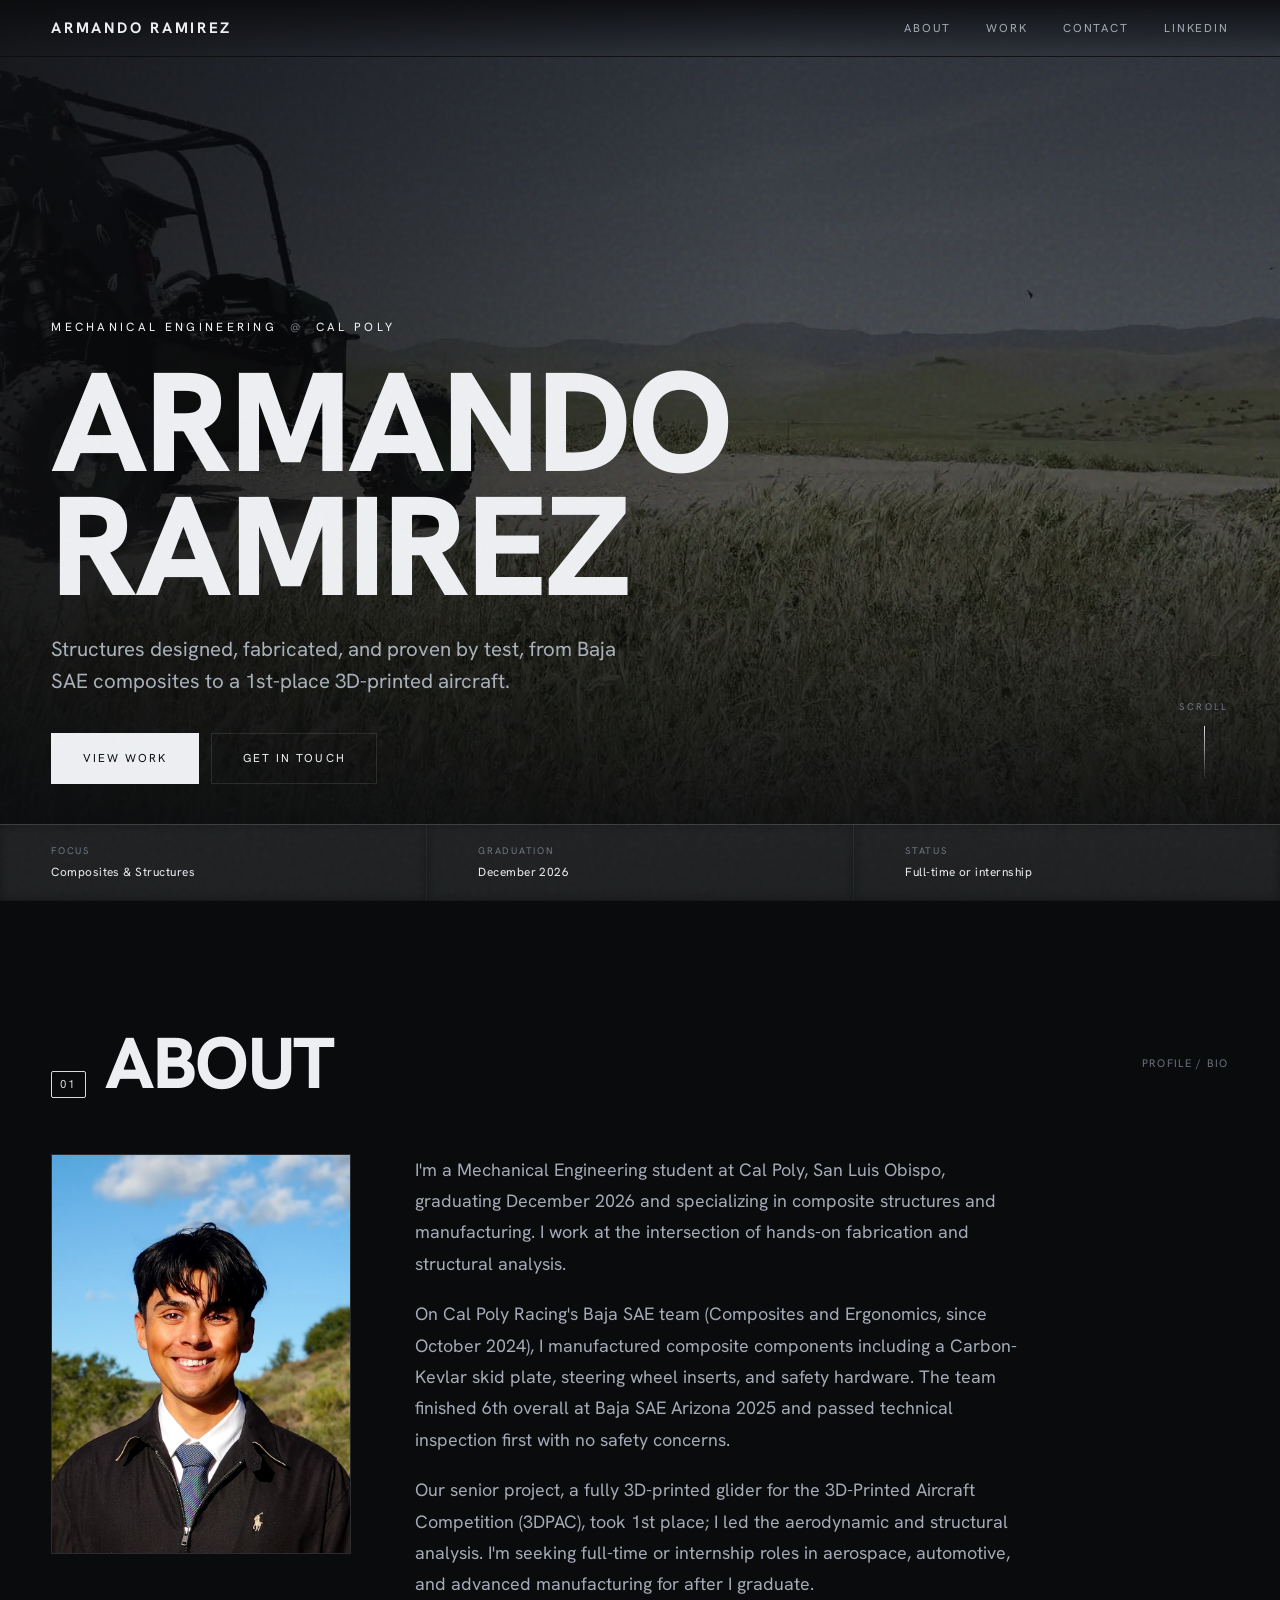
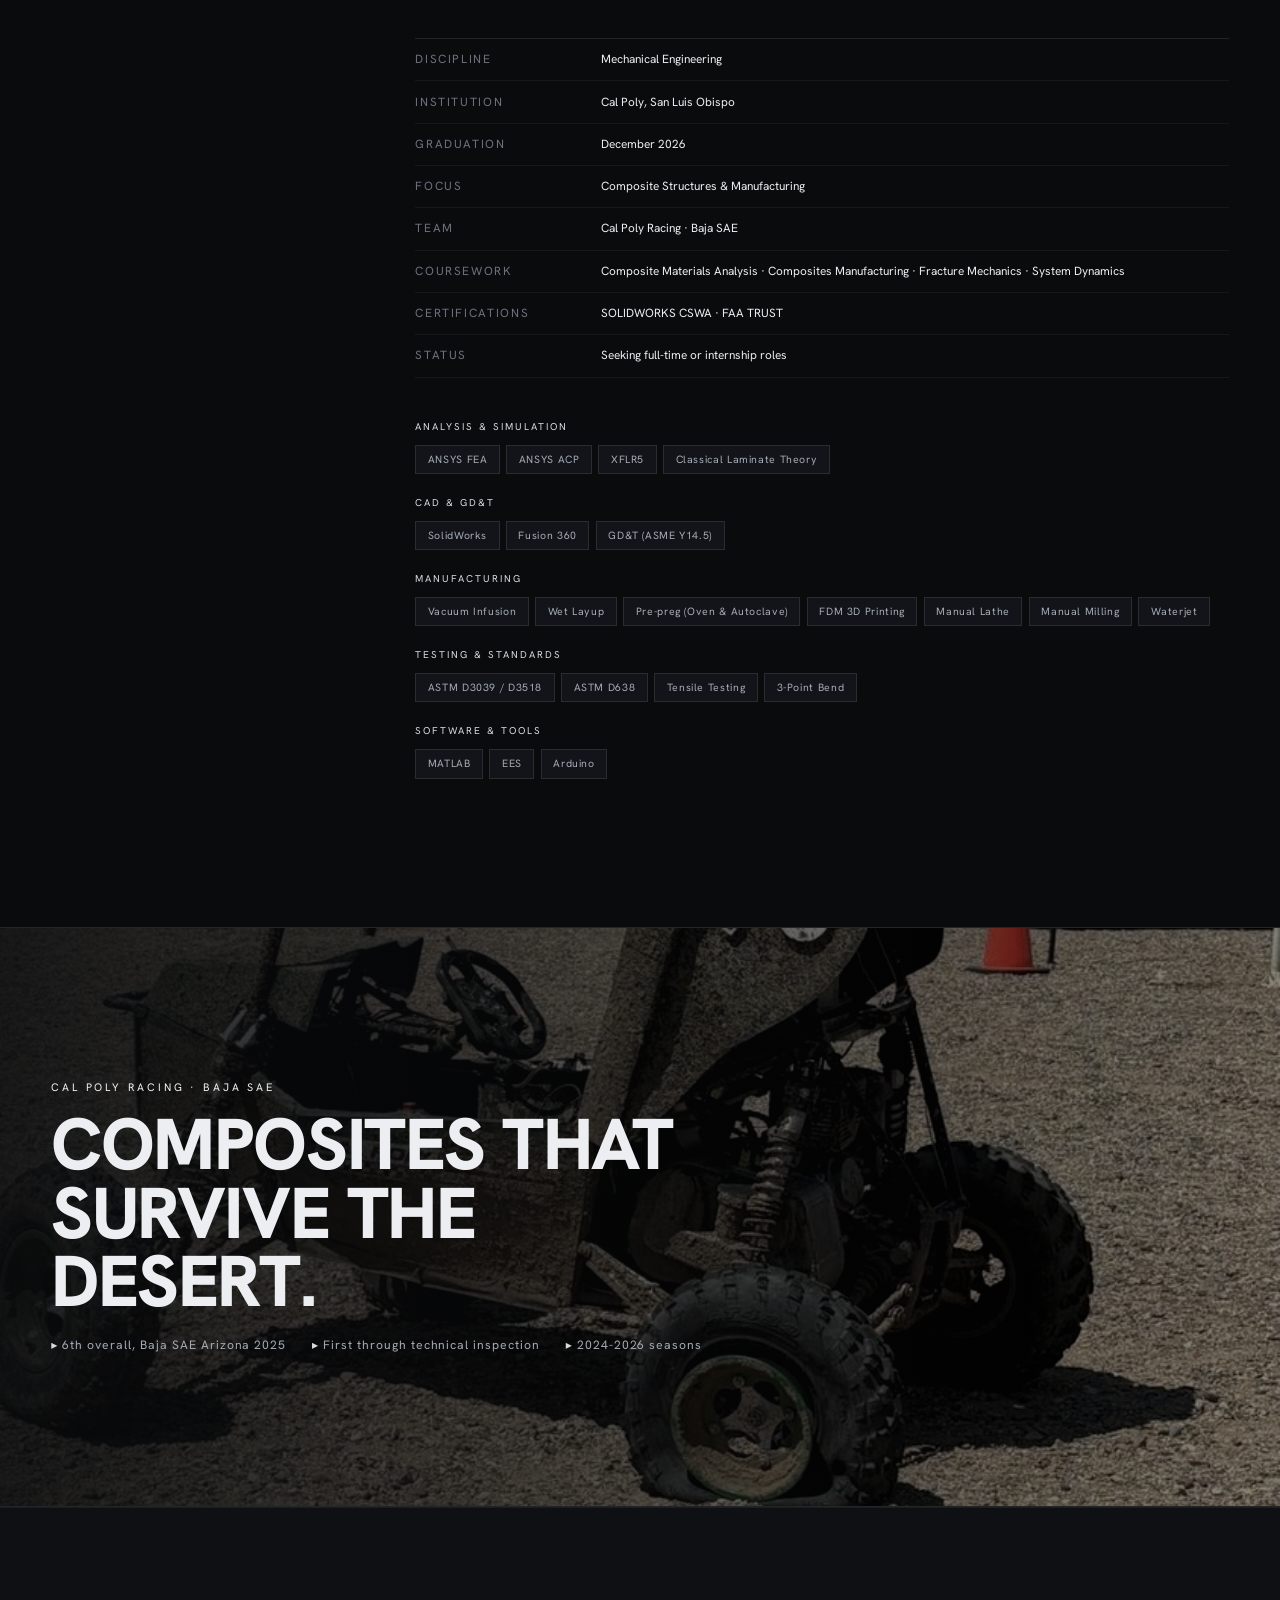
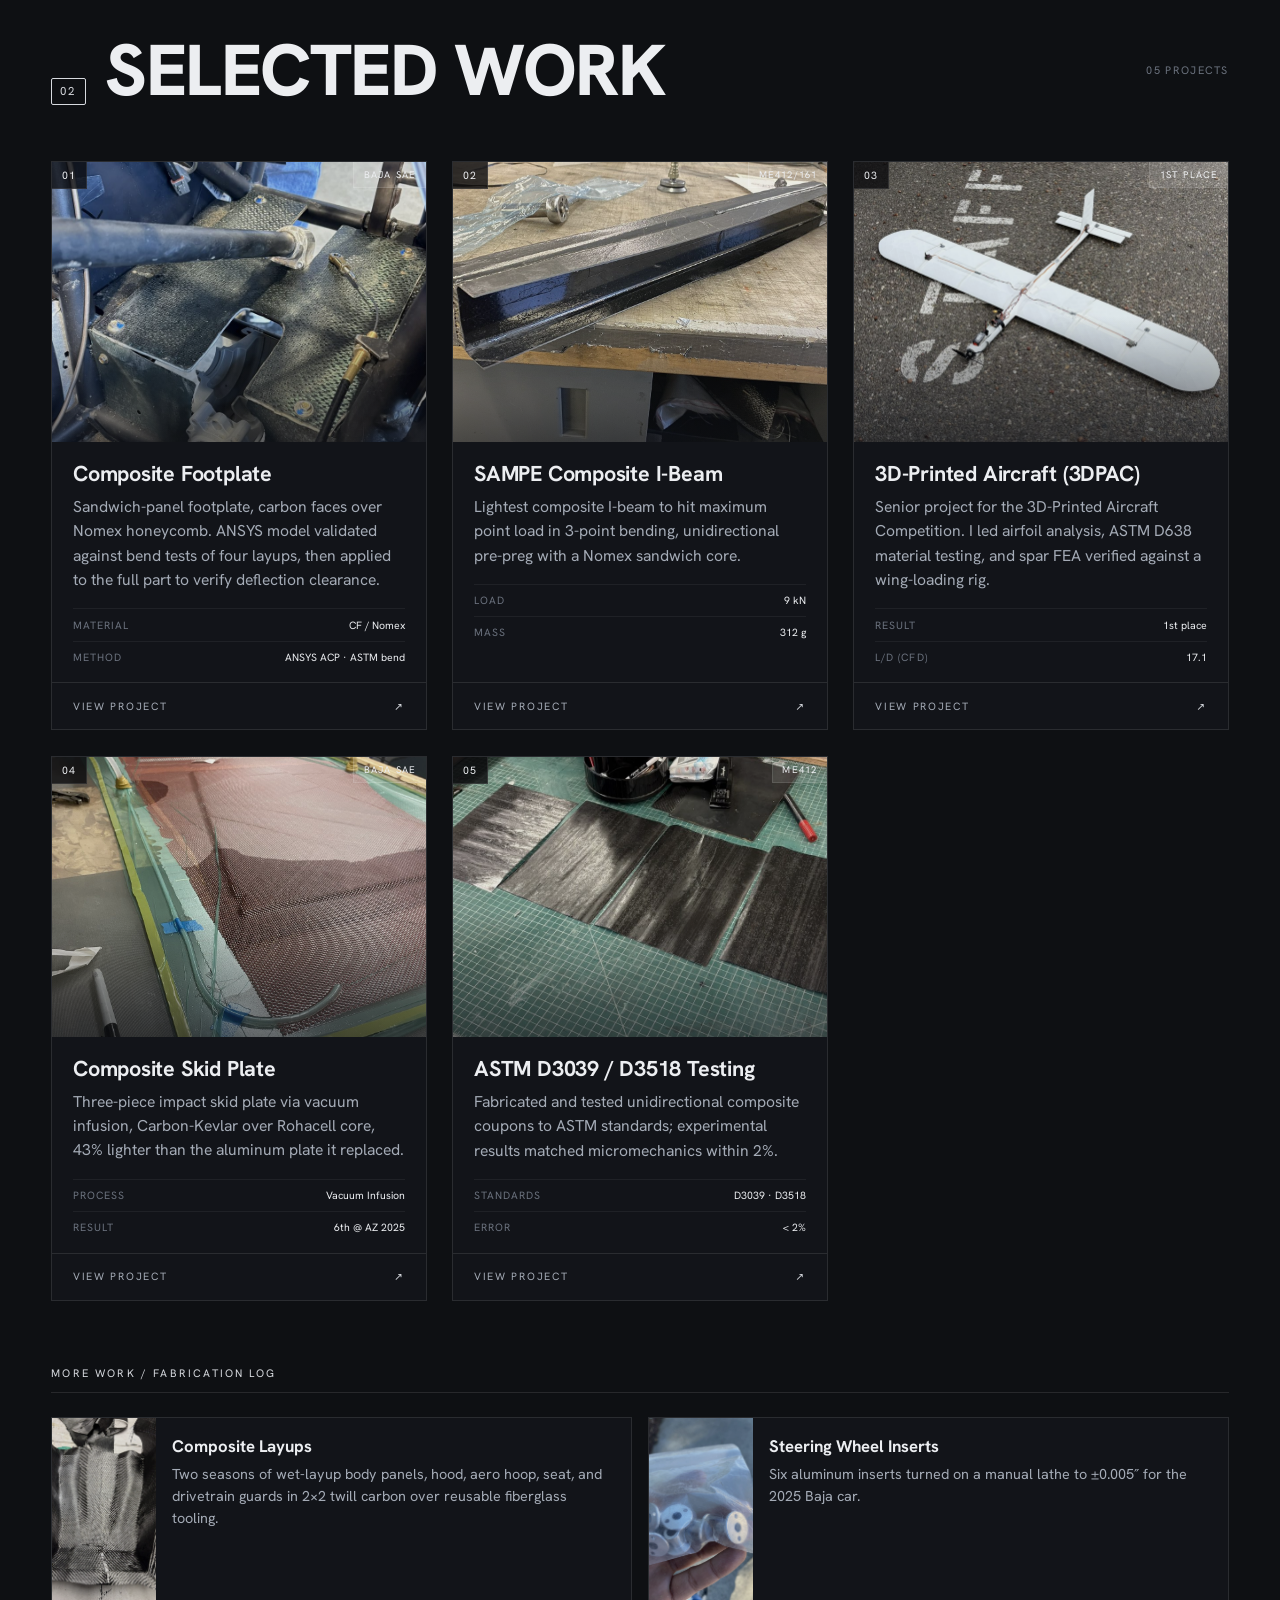
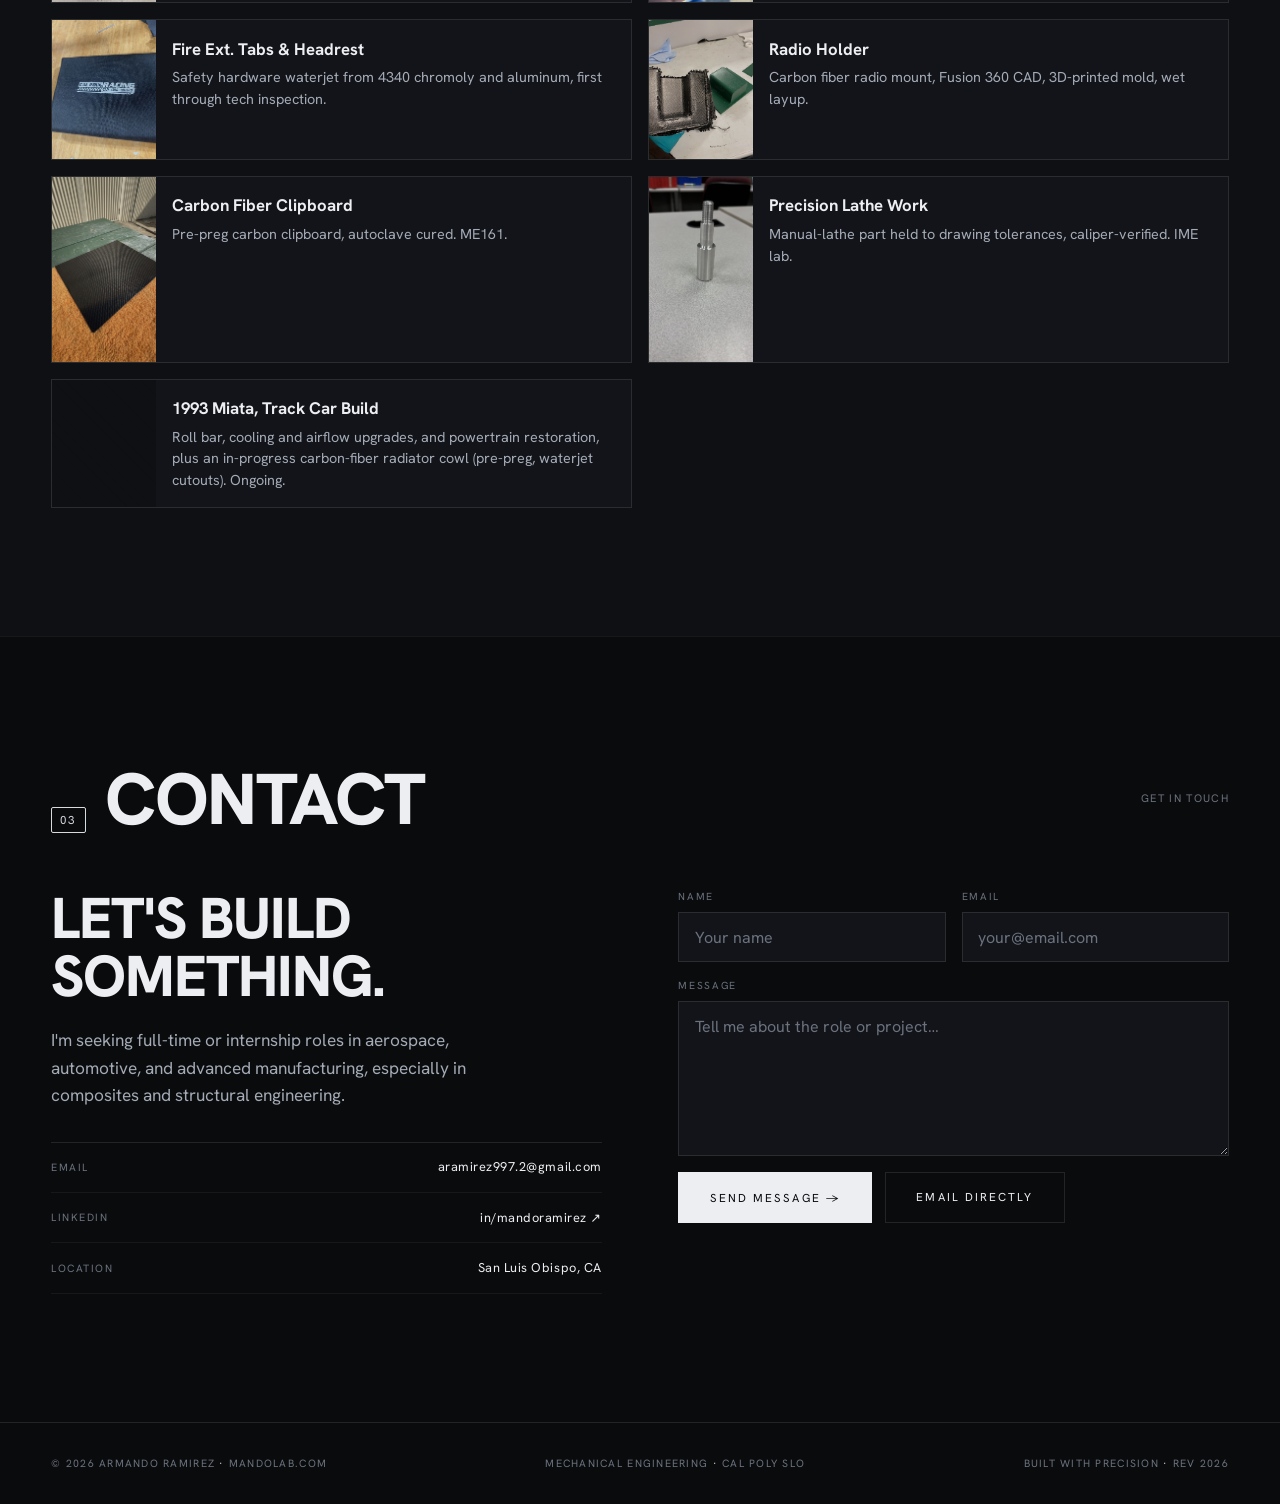
==== commit 01a0880c: "Footplate: rewrite around two-stage V&V methodology per Armando Sample-level ANSYS bending model val" ====
--- a/index.html
+++ b/index.html
@@ -183,7 +183,7 @@
           </div>
           <div class="plate-body">
             <h3 class="plate-name">Composite Footplate</h3>
-            <p class="plate-desc">Sandwich-panel footplate, carbon faces over Nomex honeycomb, validated by FEA and 3-point bend testing of four candidate layups.</p>
+            <p class="plate-desc">Sandwich-panel footplate, carbon faces over Nomex honeycomb. ANSYS model validated against bend tests of four layups, then applied to the full part to verify deflection clearance.</p>
             <div class="plate-data">
               <div class="row"><span class="k">Material</span><span class="v">CF / Nomex</span></div>
               <div class="row"><span class="k">Method</span><span class="v">ANSYS ACP · ASTM bend</span></div>
